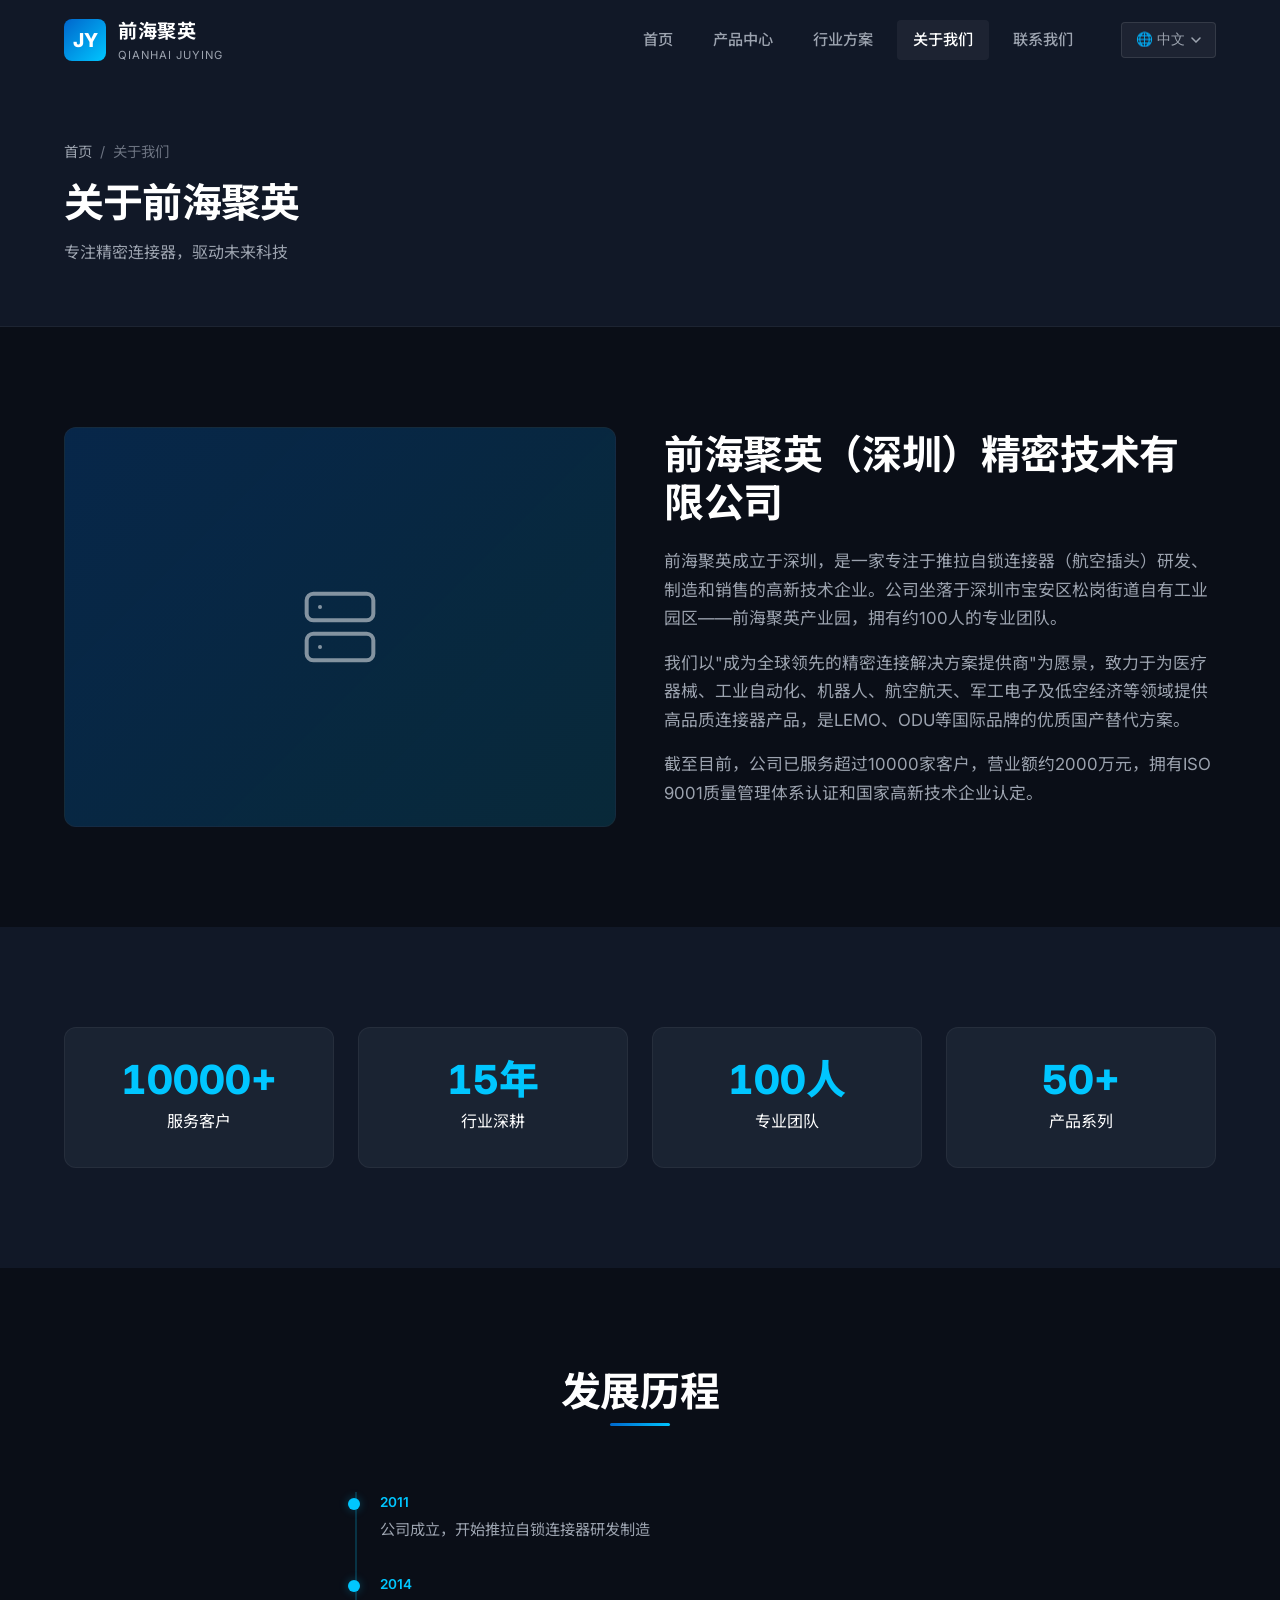
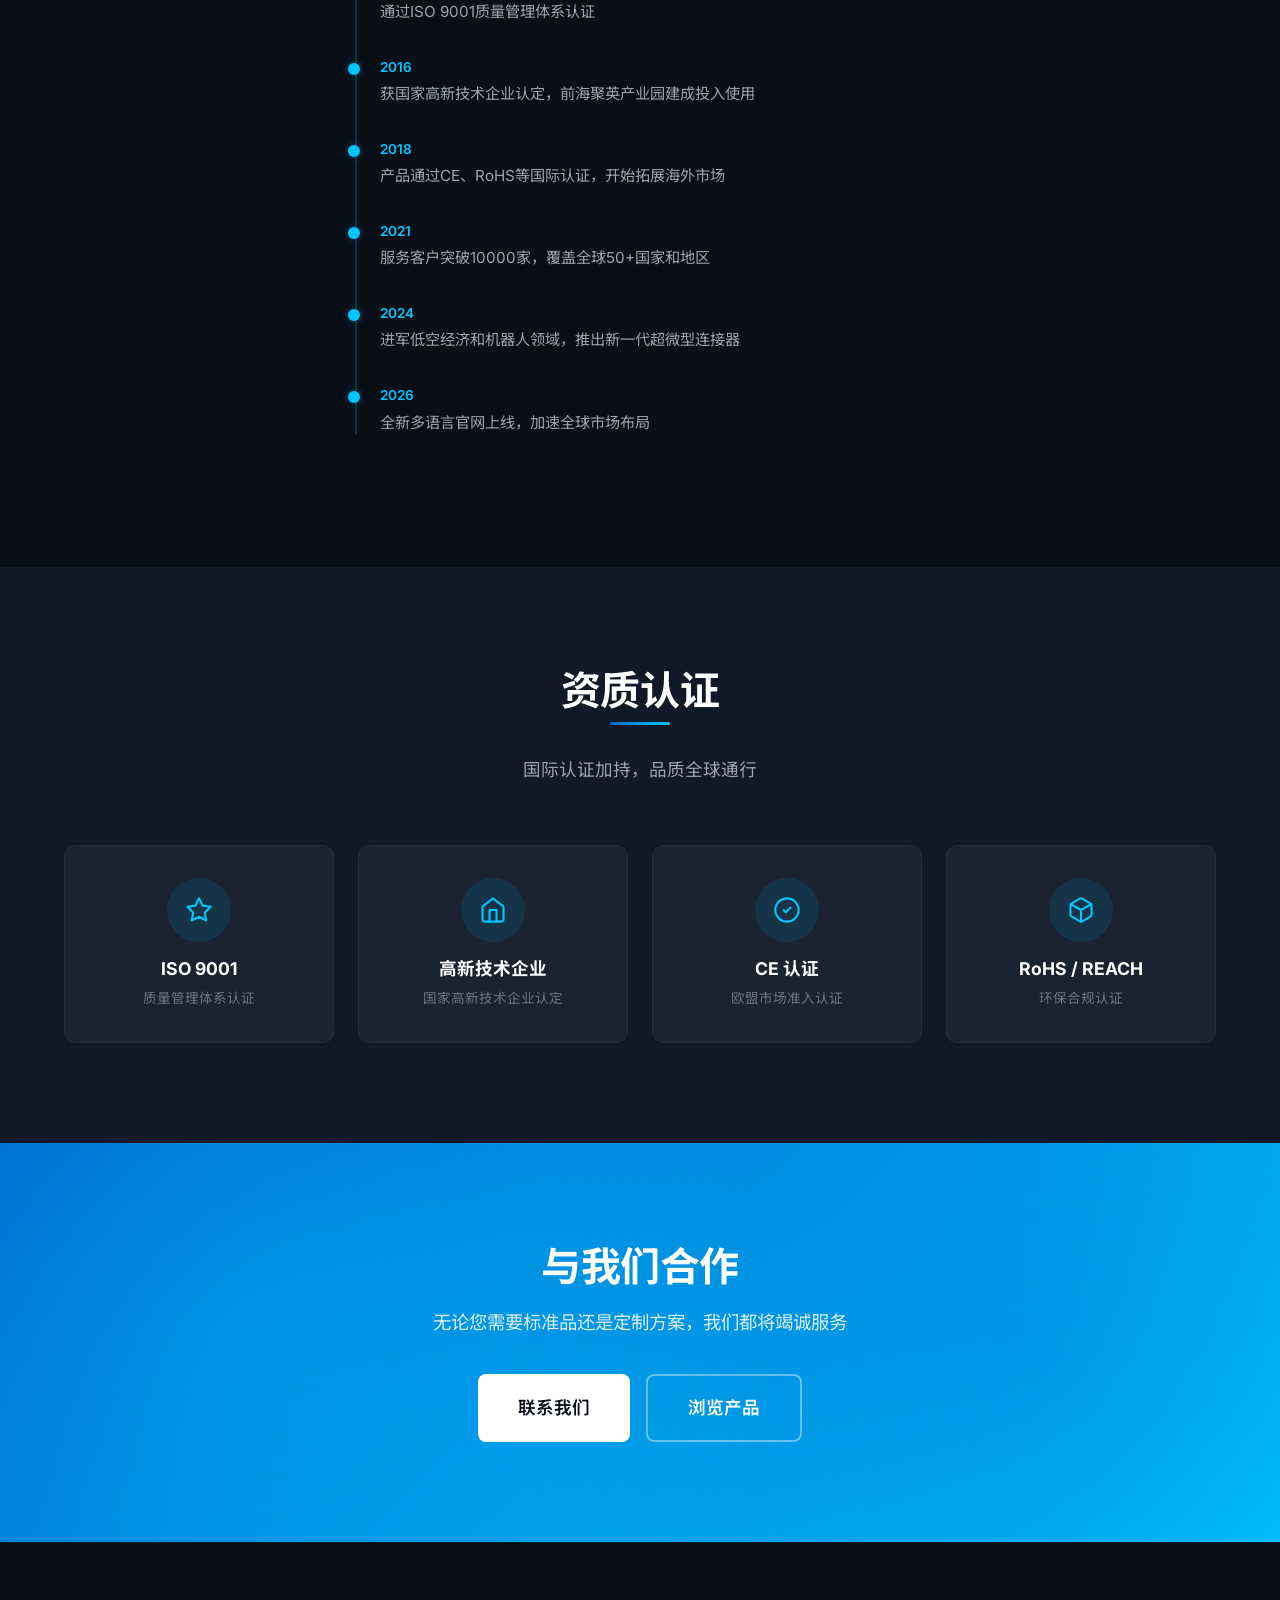
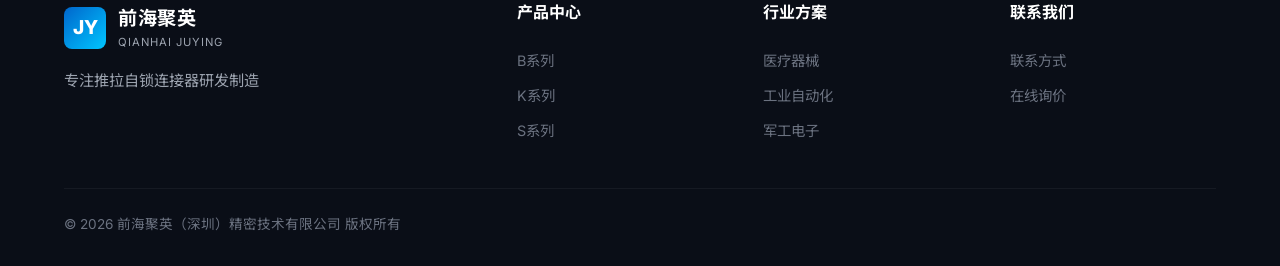
==== about/index.html @ 136405f9 "Deploy website: 前海聚英精密技术官网" ====
<!DOCTYPE html>
<html lang="zh-CN">
<head>
  <meta charset="UTF-8">
  <meta name="viewport" content="width=device-width, initial-scale=1.0">
  <meta name="description" content="关于前海聚英 - 专注推拉自锁连接器研发制造15年，10000+客户信赖之选。">
  <title>关于我们 | 前海聚英</title>
  <link rel="icon" type="image/svg+xml" href="/assets/images/favicon.svg">
  <link rel="preconnect" href="https://fonts.googleapis.com">
  <link href="https://fonts.googleapis.com/css2?family=Inter:wght@300;400;500;600;700;800&family=Noto+Sans+SC:wght@300;400;500;600;700;800&display=swap" rel="stylesheet">
  <link rel="stylesheet" href="/assets/css/style.css">
  <link rel="stylesheet" href="/assets/css/animations.css">
  <link rel="stylesheet" href="/assets/css/responsive.css">
</head>
<body>
  <header class="header scrolled" id="header">
    <div class="container">
      <a href="/" class="logo"><div class="logo-icon">JY</div><div class="logo-text">前海聚英<span>QIANHAI JUYING</span></div></a>
      <nav class="nav">
        <div class="nav-links" id="navLinks">
          <a href="/">首页</a><a href="/products/">产品中心</a><a href="/solutions/">行业方案</a><a href="/about/" class="active">关于我们</a><a href="/contact/">联系我们</a>
        </div>
        <div class="lang-switcher" id="langSwitcher">
          <button class="lang-btn">🌐 中文 <svg width="10" height="6" viewBox="0 0 10 6" fill="none"><path d="M1 1L5 5L9 1" stroke="currentColor" stroke-width="1.5" stroke-linecap="round"/></svg></button>
          <div class="lang-dropdown">
            <a href="/about/" class="active">🇨🇳 中文</a>
            <a href="/en/about/">🇬🇧 English</a>
            <a href="/de/about/">🇩🇪 Deutsch</a>
            <a href="/ja/about/">🇯🇵 日本語</a>
            <a href="/ko/about/">🇰🇷 한국어</a>
            <a href="/ru/about/">🇷🇺 Русский</a>
          </div>
        </div>
      </nav>
      <div class="mobile-toggle" id="mobileToggle"><span></span><span></span><span></span></div>
    </div>
  </header>

  <div class="page-header">
    <div class="container">
      <div class="breadcrumb">
        <a href="/">首页</a><span class="breadcrumb-sep">/</span><span>关于我们</span>
      </div>
      <h1>关于前海聚英</h1>
      <p style="color:var(--gray-2);margin-top:8px;">专注精密连接器，驱动未来科技</p>
    </div>
  </div>

  <!-- About Hero -->
  <section class="section">
    <div class="container">
      <div class="about-hero">
        <div class="about-image" style="background:linear-gradient(135deg, rgba(0,102,204,0.2) 0%, rgba(0,198,255,0.1) 100%);">
            <svg width="80" height="80" viewBox="0 0 24 24" fill="none" stroke="currentColor" stroke-width="1.2" stroke-linecap="round" stroke-linejoin="round"><rect x="2" y="2" width="20" height="8" rx="2" ry="2"/><rect x="2" y="14" width="20" height="8" rx="2" ry="2"/><line x1="6" y1="6" x2="6.01" y2="6"/><line x1="6" y1="18" x2="6.01" y2="18"/></svg>
        </div>
        <div class="about-content">
          <h2>前海聚英（深圳）精密技术有限公司</h2>
          <p>前海聚英成立于深圳，是一家专注于推拉自锁连接器（航空插头）研发、制造和销售的高新技术企业。公司坐落于深圳市宝安区松岗街道自有工业园区——前海聚英产业园，拥有约100人的专业团队。</p>
          <p>我们以"成为全球领先的精密连接解决方案提供商"为愿景，致力于为医疗器械、工业自动化、机器人、航空航天、军工电子及低空经济等领域提供高品质连接器产品，是LEMO、ODU等国际品牌的优质国产替代方案。</p>
          <p>截至目前，公司已服务超过10000家客户，营业额约2000万元，拥有ISO 9001质量管理体系认证和国家高新技术企业认定。</p>
        </div>
      </div>
    </div>
  </section>

  <!-- Stats -->
  <section class="section section-dark">
    <div class="container">
      <div class="features-grid" style="grid-template-columns:repeat(4,1fr);">
        <div class="cert-card" style="text-align:center;">
          <div class="hero-stat-value" style="font-size:2.5rem;color:var(--accent);" data-count="10000">0<span>+</span></div>
          <p style="color:var(--white);margin-top:8px;font-size:1rem;">服务客户</p>
        </div>
        <div class="cert-card" style="text-align:center;">
          <div class="hero-stat-value" style="font-size:2.5rem;color:var(--accent);" data-count="15">0<span>年</span></div>
          <p style="color:var(--white);margin-top:8px;font-size:1rem;">行业深耕</p>
        </div>
        <div class="cert-card" style="text-align:center;">
          <div class="hero-stat-value" style="font-size:2.5rem;color:var(--accent);" data-count="100">0<span>人</span></div>
          <p style="color:var(--white);margin-top:8px;font-size:1rem;">专业团队</p>
        </div>
        <div class="cert-card" style="text-align:center;">
          <div class="hero-stat-value" style="font-size:2.5rem;color:var(--accent);" data-count="50">0<span>+</span></div>
          <p style="color:var(--white);margin-top:8px;font-size:1rem;">产品系列</p>
        </div>
      </div>
    </div>
  </section>

  <!-- Timeline -->
  <section class="section">
    <div class="container">
      <div class="section-header fade-in">
        <h2>发展历程</h2>
      </div>
      <div style="max-width:600px;margin:0 auto;">
        <div class="timeline">
          <div class="timeline-item">
            <div class="timeline-year">2011</div>
            <div class="timeline-text">公司成立，开始推拉自锁连接器研发制造</div>
          </div>
          <div class="timeline-item">
            <div class="timeline-year">2014</div>
            <div class="timeline-text">通过ISO 9001质量管理体系认证</div>
          </div>
          <div class="timeline-item">
            <div class="timeline-year">2016</div>
            <div class="timeline-text">获国家高新技术企业认定，前海聚英产业园建成投入使用</div>
          </div>
          <div class="timeline-item">
            <div class="timeline-year">2018</div>
            <div class="timeline-text">产品通过CE、RoHS等国际认证，开始拓展海外市场</div>
          </div>
          <div class="timeline-item">
            <div class="timeline-year">2021</div>
            <div class="timeline-text">服务客户突破10000家，覆盖全球50+国家和地区</div>
          </div>
          <div class="timeline-item">
            <div class="timeline-year">2024</div>
            <div class="timeline-text">进军低空经济和机器人领域，推出新一代超微型连接器</div>
          </div>
          <div class="timeline-item">
            <div class="timeline-year">2026</div>
            <div class="timeline-text">全新多语言官网上线，加速全球市场布局</div>
          </div>
        </div>
      </div>
    </div>
  </section>

  <!-- Certifications -->
  <section class="section section-dark" id="certifications">
    <div class="container">
      <div class="section-header fade-in">
        <h2>资质认证</h2>
        <p>国际认证加持，品质全球通行</p>
      </div>
      <div class="cert-grid">
        <div class="cert-card fade-in"><div class="cert-icon"><svg width="28" height="28" viewBox="0 0 24 24" fill="none" stroke="currentColor" stroke-width="1.8" stroke-linecap="round" stroke-linejoin="round"><path d="M12 2l3.09 6.26L22 9.27l-5 4.87 1.18 6.88L12 17.77l-6.18 3.25L7 14.14 2 9.27l6.91-1.01L12 2z"/></svg></div><h4>ISO 9001</h4><p>质量管理体系认证</p></div>
        <div class="cert-card fade-in"><div class="cert-icon"><svg width="28" height="28" viewBox="0 0 24 24" fill="none" stroke="currentColor" stroke-width="1.8" stroke-linecap="round" stroke-linejoin="round"><path d="M3 9l9-7 9 7v11a2 2 0 0 1-2 2H5a2 2 0 0 1-2-2z"/><polyline points="9 22 9 12 15 12 15 22"/></svg></div><h4>高新技术企业</h4><p>国家高新技术企业认定</p></div>
        <div class="cert-card fade-in"><div class="cert-icon"><svg width="28" height="28" viewBox="0 0 24 24" fill="none" stroke="currentColor" stroke-width="1.8" stroke-linecap="round" stroke-linejoin="round"><path d="M9 12l2 2 4-4"/><circle cx="12" cy="12" r="10"/></svg></div><h4>CE 认证</h4><p>欧盟市场准入认证</p></div>
        <div class="cert-card fade-in"><div class="cert-icon"><svg width="28" height="28" viewBox="0 0 24 24" fill="none" stroke="currentColor" stroke-width="1.8" stroke-linecap="round" stroke-linejoin="round"><path d="M21 16V8a2 2 0 0 0-1-1.73l-7-4a2 2 0 0 0-2 0l-7 4A2 2 0 0 0 3 8v8a2 2 0 0 0 1 1.73l7 4a2 2 0 0 0 2 0l7-4A2 2 0 0 0 21 16z"/><polyline points="3.27 6.96 12 12.01 20.73 6.96"/><line x1="12" y1="22.08" x2="12" y2="12"/></svg></div><h4>RoHS / REACH</h4><p>环保合规认证</p></div>
      </div>
    </div>
  </section>

  <!-- CTA -->
  <section class="section cta-section">
    <div class="container">
      <div class="cta-content fade-in">
        <h2>与我们合作</h2>
        <p>无论您需要标准品还是定制方案，我们都将竭诚服务</p>
        <div class="cta-actions">
          <a href="/contact/" class="btn btn-white btn-lg">联系我们</a>
          <a href="/products/" class="btn btn-outline btn-lg" style="border-color:rgba(255,255,255,0.4);color:#fff;">浏览产品</a>
        </div>
      </div>
    </div>
  </section>

  <footer class="footer">
    <div class="container">
      <div class="footer-grid">
        <div class="footer-brand"><a href="/" class="logo"><div class="logo-icon">JY</div><div class="logo-text">前海聚英<span>QIANHAI JUYING</span></div></a><p>专注推拉自锁连接器研发制造</p></div>
        <div class="footer-column"><h4>产品中心</h4><a href="/products/b-series/">B系列</a><a href="/products/k-series/">K系列</a><a href="/products/s-series/">S系列</a></div>
        <div class="footer-column"><h4>行业方案</h4><a href="/solutions/#medical">医疗器械</a><a href="/solutions/#industrial">工业自动化</a><a href="/solutions/#military">军工电子</a></div>
        <div class="footer-column"><h4>联系我们</h4><a href="/contact/">联系方式</a><a href="/contact/#inquiry">在线询价</a></div>
      </div>
      <div class="footer-bottom"><p>© 2026 前海聚英（深圳）精密技术有限公司 版权所有</p></div>
    </div>
  </footer>
  <script src="/assets/js/main.js"></script>
</body>
</html>
---- assets/css/style.css ----
/* ============================================
   前海聚英官网 - 全局样式
   风格：高科技感、高端现代
   ============================================ */

/* CSS Variables */
:root {
  --primary: #0066CC;
  --primary-dark: #004A99;
  --primary-light: #3399FF;
  --accent: #00C6FF;
  --accent-glow: rgba(0, 198, 255, 0.3);
  --dark: #0A0E17;
  --dark-2: #111827;
  --dark-3: #1A2332;
  --dark-4: #243044;
  --gray-1: #6B7280;
  --gray-2: #9CA3AF;
  --gray-3: #D1D5DB;
  --light: #F3F4F6;
  --white: #FFFFFF;
  --success: #10B981;
  --warning: #F59E0B;
  --danger: #EF4444;
  --gradient-primary: linear-gradient(135deg, #0066CC 0%, #00C6FF 100%);
  --gradient-dark: linear-gradient(135deg, #0A0E17 0%, #1A2332 100%);
  --gradient-hero: linear-gradient(135deg, rgba(10, 14, 23, 0.95) 0%, rgba(26, 35, 50, 0.9) 100%);
  --shadow-sm: 0 1px 3px rgba(0,0,0,0.12), 0 1px 2px rgba(0,0,0,0.06);
  --shadow-md: 0 4px 6px rgba(0,0,0,0.15), 0 2px 4px rgba(0,0,0,0.12);
  --shadow-lg: 0 10px 25px rgba(0,0,0,0.2), 0 6px 10px rgba(0,0,0,0.15);
  --shadow-glow: 0 0 20px rgba(0, 198, 255, 0.15);
  --radius-sm: 4px;
  --radius-md: 8px;
  --radius-lg: 12px;
  --radius-xl: 20px;
  --font-main: 'Inter', 'Noto Sans SC', -apple-system, BlinkMacSystemFont, 'Segoe UI', sans-serif;
  --font-heading: 'Inter', 'Noto Sans SC', sans-serif;
  --font-mono: 'JetBrains Mono', 'Fira Code', monospace;
  --transition: all 0.3s cubic-bezier(0.4, 0, 0.2, 1);
  --transition-slow: all 0.5s cubic-bezier(0.4, 0, 0.2, 1);
}

/* Reset */
*, *::before, *::after {
  margin: 0;
  padding: 0;
  box-sizing: border-box;
}

html {
  scroll-behavior: smooth;
  font-size: 16px;
}

body {
  font-family: var(--font-main);
  color: var(--white);
  background: var(--dark);
  line-height: 1.6;
  overflow-x: hidden;
  -webkit-font-smoothing: antialiased;
  -moz-osx-font-smoothing: grayscale;
}

a {
  color: var(--accent);
  text-decoration: none;
  transition: var(--transition);
}

a:hover {
  color: var(--primary-light);
}

img {
  max-width: 100%;
  height: auto;
  display: block;
}

ul, ol {
  list-style: none;
}

/* Typography */
h1, h2, h3, h4, h5, h6 {
  font-family: var(--font-heading);
  font-weight: 700;
  line-height: 1.2;
  color: var(--white);
}

h1 { font-size: 3.5rem; letter-spacing: -0.02em; }
h2 { font-size: 2.5rem; letter-spacing: -0.01em; }
h3 { font-size: 1.75rem; }
h4 { font-size: 1.25rem; }
h5 { font-size: 1.1rem; }
h6 { font-size: 1rem; }

p {
  color: var(--gray-2);
  line-height: 1.7;
}

/* Layout */
.container {
  max-width: 1200px;
  margin: 0 auto;
  padding: 0 24px;
}

.section {
  padding: 100px 0;
  position: relative;
}

.section-dark {
  background: var(--dark-2);
}

.section-header {
  text-align: center;
  margin-bottom: 60px;
}

.section-header h2 {
  margin-bottom: 16px;
  position: relative;
  display: inline-block;
}

.section-header h2::after {
  content: '';
  position: absolute;
  bottom: -10px;
  left: 50%;
  transform: translateX(-50%);
  width: 60px;
  height: 3px;
  background: var(--gradient-primary);
  border-radius: 2px;
}

.section-header p {
  max-width: 600px;
  margin: 24px auto 0;
  font-size: 1.1rem;
}

/* Grid */
.grid {
  display: grid;
  gap: 24px;
}

.grid-2 { grid-template-columns: repeat(2, 1fr); }
.grid-3 { grid-template-columns: repeat(3, 1fr); }
.grid-4 { grid-template-columns: repeat(4, 1fr); }
.grid-6 { grid-template-columns: repeat(6, 1fr); }

/* Buttons */
.btn {
  display: inline-flex;
  align-items: center;
  justify-content: center;
  gap: 8px;
  padding: 14px 32px;
  border: none;
  border-radius: var(--radius-md);
  font-size: 1rem;
  font-weight: 600;
  cursor: pointer;
  transition: var(--transition);
  text-decoration: none;
  white-space: nowrap;
}

.btn-primary {
  background: var(--gradient-primary);
  color: var(--white);
  box-shadow: 0 4px 15px rgba(0, 102, 204, 0.4);
}

.btn-primary:hover {
  transform: translateY(-2px);
  box-shadow: 0 6px 25px rgba(0, 102, 204, 0.5);
  color: var(--white);
}

.btn-outline {
  background: transparent;
  color: var(--accent);
  border: 2px solid var(--accent);
}

.btn-outline:hover {
  background: rgba(0, 198, 255, 0.1);
  transform: translateY(-2px);
  color: var(--accent);
}

.btn-white {
  background: var(--white);
  color: var(--dark);
  font-weight: 600;
}

.btn-white:hover {
  transform: translateY(-2px);
  box-shadow: var(--shadow-lg);
  color: var(--dark);
}

.btn-sm {
  padding: 10px 20px;
  font-size: 0.9rem;
}

.btn-lg {
  padding: 18px 40px;
  font-size: 1.1rem;
}

/* ============================================
   Header / Navigation
   ============================================ */
.header {
  position: fixed;
  top: 0;
  left: 0;
  right: 0;
  z-index: 1000;
  padding: 16px 0;
  transition: var(--transition);
  background: transparent;
}

.header.scrolled {
  background: rgba(10, 14, 23, 0.95);
  backdrop-filter: blur(20px);
  border-bottom: 1px solid rgba(255,255,255,0.05);
  padding: 10px 0;
}

.header .container {
  display: flex;
  align-items: center;
  justify-content: space-between;
}

.logo {
  display: flex;
  align-items: center;
  gap: 12px;
  text-decoration: none;
}

.logo-icon {
  width: 42px;
  height: 42px;
  background: var(--gradient-primary);
  border-radius: var(--radius-md);
  display: flex;
  align-items: center;
  justify-content: center;
  font-weight: 800;
  font-size: 1.2rem;
  color: var(--white);
}

.logo-text {
  font-size: 1.2rem;
  font-weight: 700;
  color: var(--white);
  letter-spacing: 0.5px;
}

.logo-text span {
  font-size: 0.7rem;
  display: block;
  color: var(--gray-2);
  font-weight: 400;
  letter-spacing: 1px;
}

.nav {
  display: flex;
  align-items: center;
  gap: 32px;
}

.nav-links {
  display: flex;
  align-items: center;
  gap: 8px;
}

.nav-links a {
  color: var(--gray-2);
  font-size: 0.95rem;
  font-weight: 500;
  padding: 8px 16px;
  border-radius: var(--radius-sm);
  transition: var(--transition);
}

.nav-links a:hover,
.nav-links a.active {
  color: var(--white);
  background: rgba(255,255,255,0.05);
}

/* Language Switcher */
.lang-switcher {
  position: relative;
}

.lang-btn {
  display: flex;
  align-items: center;
  gap: 6px;
  padding: 8px 14px;
  background: rgba(255,255,255,0.05);
  border: 1px solid rgba(255,255,255,0.1);
  border-radius: var(--radius-sm);
  color: var(--gray-2);
  font-size: 0.85rem;
  cursor: pointer;
  transition: var(--transition);
}

.lang-btn:hover {
  background: rgba(255,255,255,0.1);
  color: var(--white);
}

.icon-globe {
  opacity: 0.7;
}

.lang-flag {
  font-size: 1.1rem;
}

.lang-dropdown {
  position: absolute;
  top: calc(100% + 8px);
  right: 0;
  background: var(--dark-3);
  border: 1px solid rgba(255,255,255,0.1);
  border-radius: var(--radius-md);
  padding: 8px;
  min-width: 140px;
  opacity: 0;
  visibility: hidden;
  transform: translateY(-10px);
  transition: var(--transition);
  box-shadow: var(--shadow-lg);
}

.lang-switcher:hover .lang-dropdown,
.lang-switcher.open .lang-dropdown {
  opacity: 1;
  visibility: visible;
  transform: translateY(0);
}

.lang-dropdown a {
  display: flex;
  align-items: center;
  gap: 10px;
  padding: 10px 14px;
  color: var(--gray-2);
  font-size: 0.9rem;
  border-radius: var(--radius-sm);
  transition: var(--transition);
}

.lang-dropdown a:hover {
  background: rgba(0, 198, 255, 0.1);
  color: var(--white);
}

.lang-dropdown a.active {
  color: var(--accent);
  background: rgba(0, 198, 255, 0.08);
}

/* Mobile Menu Toggle */
.mobile-toggle {
  display: none;
  flex-direction: column;
  gap: 5px;
  cursor: pointer;
  padding: 8px;
}

.mobile-toggle span {
  width: 24px;
  height: 2px;
  background: var(--white);
  border-radius: 2px;
  transition: var(--transition);
}

/* ============================================
   Hero Section
   ============================================ */
.hero {
  min-height: 100vh;
  display: flex;
  align-items: center;
  position: relative;
  overflow: hidden;
  background: var(--dark);
}

.hero-bg {
  position: absolute;
  inset: 0;
  background:
    radial-gradient(ellipse at 20% 50%, rgba(0, 102, 204, 0.15) 0%, transparent 50%),
    radial-gradient(ellipse at 80% 20%, rgba(0, 198, 255, 0.1) 0%, transparent 50%),
    radial-gradient(ellipse at 50% 80%, rgba(0, 102, 204, 0.08) 0%, transparent 50%);
}

.hero-grid {
  position: absolute;
  inset: 0;
  background-image:
    linear-gradient(rgba(0, 198, 255, 0.03) 1px, transparent 1px),
    linear-gradient(90deg, rgba(0, 198, 255, 0.03) 1px, transparent 1px);
  background-size: 60px 60px;
  mask-image: radial-gradient(ellipse at center, black 30%, transparent 70%);
}

.hero .container {
  position: relative;
  z-index: 2;
  display: grid;
  grid-template-columns: 1fr 1fr;
  gap: 60px;
  align-items: center;
  padding-top: 80px;
}

.hero-content {
  max-width: 600px;
}

.hero-badge {
  display: inline-flex;
  align-items: center;
  gap: 8px;
  padding: 8px 18px;
  background: rgba(0, 198, 255, 0.1);
  border: 1px solid rgba(0, 198, 255, 0.2);
  border-radius: 50px;
  font-size: 0.85rem;
  color: var(--accent);
  margin-bottom: 24px;
  font-weight: 500;
}

.hero-badge-dot {
  width: 8px;
  height: 8px;
  background: var(--accent);
  border-radius: 50%;
  animation: pulse-dot 2s infinite;
}

@keyframes pulse-dot {
  0%, 100% { opacity: 1; }
  50% { opacity: 0.4; }
}

.hero h1 {
  font-size: 3.8rem;
  font-weight: 800;
  line-height: 1.1;
  margin-bottom: 24px;
}

.hero h1 .gradient-text {
  background: var(--gradient-primary);
  -webkit-background-clip: text;
  -webkit-text-fill-color: transparent;
  background-clip: text;
}

.hero-desc {
  font-size: 1.2rem;
  color: var(--gray-2);
  margin-bottom: 40px;
  line-height: 1.7;
}

.hero-actions {
  display: flex;
  gap: 16px;
  margin-bottom: 48px;
}

.hero-stats {
  display: flex;
  gap: 40px;
}

.hero-stat {
  text-align: left;
}

.hero-stat-value {
  font-size: 2rem;
  font-weight: 800;
  color: var(--white);
  line-height: 1;
}

.hero-stat-value span {
  color: var(--accent);
}

.hero-stat-label {
  font-size: 0.85rem;
  color: var(--gray-1);
  margin-top: 4px;
}

.hero-visual {
  position: relative;
  display: flex;
  justify-content: center;
  align-items: center;
}

.hero-connector {
  width: 400px;
  height: 400px;
  position: relative;
}

.connector-ring {
  position: absolute;
  border: 2px solid rgba(0, 198, 255, 0.15);
  border-radius: 50%;
  animation: rotate-slow 20s linear infinite;
}

.connector-ring:nth-child(1) {
  width: 100%;
  height: 100%;
  top: 0;
  left: 0;
}

.connector-ring:nth-child(2) {
  width: 75%;
  height: 75%;
  top: 12.5%;
  left: 12.5%;
  animation-direction: reverse;
  animation-duration: 15s;
  border-color: rgba(0, 102, 204, 0.2);
}

.connector-ring:nth-child(3) {
  width: 50%;
  height: 50%;
  top: 25%;
  left: 25%;
  animation-duration: 10s;
  border-color: rgba(0, 198, 255, 0.25);
}

.connector-center {
  position: absolute;
  top: 50%;
  left: 50%;
  transform: translate(-50%, -50%);
  width: 120px;
  height: 120px;
  background: var(--gradient-primary);
  border-radius: 50%;
  display: flex;
  align-items: center;
  justify-content: center;
  box-shadow: 0 0 60px rgba(0, 102, 204, 0.4), 0 0 120px rgba(0, 198, 255, 0.2);
}

.connector-center svg {
  width: 50px;
  height: 50px;
  fill: var(--white);
}

.connector-dot {
  position: absolute;
  width: 10px;
  height: 10px;
  background: var(--accent);
  border-radius: 50%;
  box-shadow: 0 0 10px var(--accent);
}

.connector-dot:nth-child(5) { top: 5%; left: 50%; }
.connector-dot:nth-child(6) { top: 50%; right: 5%; }
.connector-dot:nth-child(7) { bottom: 5%; left: 50%; }
.connector-dot:nth-child(8) { top: 50%; left: 5%; }

@keyframes rotate-slow {
  from { transform: rotate(0deg); }
  to { transform: rotate(360deg); }
}

/* ============================================
   Features / Advantages Section
   ============================================ */
.features-grid {
  display: grid;
  grid-template-columns: repeat(3, 1fr);
  gap: 24px;
}

.feature-card {
  background: var(--dark-3);
  border: 1px solid rgba(255,255,255,0.05);
  border-radius: var(--radius-lg);
  padding: 36px 28px;
  transition: var(--transition);
  position: relative;
  overflow: hidden;
}

.feature-card::before {
  content: '';
  position: absolute;
  top: 0;
  left: 0;
  right: 0;
  height: 3px;
  background: var(--gradient-primary);
  opacity: 0;
  transition: var(--transition);
}

.feature-card:hover {
  transform: translateY(-4px);
  border-color: rgba(0, 198, 255, 0.15);
  box-shadow: var(--shadow-glow);
}

.feature-card:hover::before {
  opacity: 1;
}

.feature-icon {
  width: 56px;
  height: 56px;
  background: rgba(0, 198, 255, 0.1);
  border-radius: var(--radius-md);
  display: flex;
  align-items: center;
  justify-content: center;
  margin-bottom: 20px;
  color: var(--accent);
}

.feature-icon svg {
  width: 28px;
  height: 28px;
}

.feature-card h4 {
  margin-bottom: 12px;
  font-size: 1.15rem;
}

.feature-card p {
  font-size: 0.95rem;
  color: var(--gray-1);
}

/* ============================================
   Products Section
   ============================================ */
.product-cards {
  display: grid;
  grid-template-columns: repeat(3, 1fr);
  gap: 30px;
}

.product-card {
  background: var(--dark-3);
  border: 1px solid rgba(255,255,255,0.05);
  border-radius: var(--radius-lg);
  overflow: hidden;
  transition: var(--transition);
  position: relative;
}

.product-card:hover {
  transform: translateY(-6px);
  border-color: rgba(0, 198, 255, 0.2);
  box-shadow: 0 10px 40px rgba(0, 0, 0, 0.3), var(--shadow-glow);
}

.product-card-image {
  height: 240px;
  background: var(--dark-4);
  display: flex;
  align-items: center;
  justify-content: center;
  position: relative;
  overflow: hidden;
}

.product-card-image::after {
  content: '';
  position: absolute;
  inset: 0;
  background: linear-gradient(180deg, transparent 50%, rgba(10, 14, 23, 0.8) 100%);
}

.product-card-image svg {
  width: 120px;
  height: 120px;
  fill: rgba(0, 198, 255, 0.3);
  transition: var(--transition-slow);
}

.product-card:hover .product-card-image svg {
  fill: rgba(0, 198, 255, 0.6);
  transform: scale(1.1);
}

.product-card-body {
  padding: 28px;
}

.product-card-series {
  display: inline-block;
  padding: 4px 12px;
  background: rgba(0, 198, 255, 0.1);
  color: var(--accent);
  border-radius: 50px;
  font-size: 0.75rem;
  font-weight: 600;
  letter-spacing: 1px;
  margin-bottom: 12px;
}

.product-card h3 {
  font-size: 1.35rem;
  margin-bottom: 12px;
}

.product-card p {
  font-size: 0.95rem;
  margin-bottom: 20px;
}

.product-card-specs {
  display: grid;
  grid-template-columns: repeat(2, 1fr);
  gap: 8px;
  margin-bottom: 20px;
}

.product-spec {
  display: flex;
  align-items: center;
  gap: 6px;
  font-size: 0.85rem;
  color: var(--gray-2);
}

.product-spec-icon {
  color: var(--accent);
  font-size: 0.75rem;
}

/* ============================================
   Solutions / Industries Section
   ============================================ */
.solutions-grid {
  display: grid;
  grid-template-columns: repeat(3, 1fr);
  gap: 30px;
}

.solution-card {
  background: var(--dark-3);
  border: 1px solid rgba(255,255,255,0.05);
  border-radius: var(--radius-lg);
  overflow: hidden;
  transition: var(--transition);
  position: relative;
}

.solution-card:hover {
  transform: translateY(-4px);
  border-color: rgba(0, 198, 255, 0.15);
}

.solution-card-image {
  height: 200px;
  position: relative;
  overflow: hidden;
}

.solution-card-image .solution-bg {
  position: absolute;
  inset: 0;
  display: flex;
  align-items: center;
  justify-content: center;
  color: rgba(255,255,255,0.5);
}

.solution-card-image .solution-bg svg {
  width: 64px;
  height: 64px;
}

.solution-medical { background: linear-gradient(135deg, #0D2847 0%, #1A4A7A 100%); }
.solution-industrial { background: linear-gradient(135deg, #1A2332 0%, #2D4A3E 100%); }
.solution-military { background: linear-gradient(135deg, #2D1B36 0%, #4A2D3E 100%); }

.solution-card-body {
  padding: 28px;
}

.solution-card h3 {
  margin-bottom: 12px;
  font-size: 1.3rem;
}

.solution-card p {
  margin-bottom: 20px;
  font-size: 0.95rem;
}

.solution-features {
  display: flex;
  flex-direction: column;
  gap: 8px;
}

.solution-feature {
  display: flex;
  align-items: center;
  gap: 10px;
  font-size: 0.9rem;
  color: var(--gray-2);
}

.solution-feature-check {
  color: var(--success);
  display: flex;
  align-items: center;
}

.solution-feature-check svg {
  width: 14px;
  height: 14px;
}

/* ============================================
   Clients / Trust Section
   ============================================ */
.clients-grid {
  display: grid;
  grid-template-columns: repeat(6, 1fr);
  gap: 20px;
  margin-bottom: 48px;
}

.client-logo {
  background: var(--dark-3);
  border: 1px solid rgba(255,255,255,0.05);
  border-radius: var(--radius-md);
  padding: 24px;
  display: flex;
  align-items: center;
  justify-content: center;
  height: 80px;
  transition: var(--transition);
  color: var(--gray-1);
  font-weight: 700;
  font-size: 0.8rem;
  text-align: center;
  letter-spacing: 0.5px;
}

.client-logo:hover {
  border-color: rgba(0, 198, 255, 0.2);
  background: var(--dark-4);
}

/* ============================================
   Certifications Section
   ============================================ */
.cert-grid {
  display: grid;
  grid-template-columns: repeat(4, 1fr);
  gap: 24px;
}

.cert-card {
  background: var(--dark-3);
  border: 1px solid rgba(255,255,255,0.05);
  border-radius: var(--radius-lg);
  padding: 32px;
  text-align: center;
  transition: var(--transition);
}

.cert-card:hover {
  border-color: rgba(0, 198, 255, 0.15);
  transform: translateY(-2px);
}

.cert-icon {
  width: 64px;
  height: 64px;
  background: rgba(0, 198, 255, 0.1);
  border-radius: 50%;
  display: flex;
  align-items: center;
  justify-content: center;
  margin: 0 auto 16px;
  color: var(--accent);
}

.cert-icon svg {
  width: 28px;
  height: 28px;
}

.cert-card h4 {
  font-size: 1.1rem;
  margin-bottom: 8px;
}

.cert-card p {
  font-size: 0.85rem;
  color: var(--gray-1);
}

/* ============================================
   CTA Section
   ============================================ */
.cta-section {
  background: var(--gradient-primary);
  position: relative;
  overflow: hidden;
}

.cta-section::before {
  content: '';
  position: absolute;
  inset: 0;
  background:
    radial-gradient(circle at 20% 50%, rgba(0, 198, 255, 0.3) 0%, transparent 50%),
    radial-gradient(circle at 80% 50%, rgba(0, 102, 204, 0.3) 0%, transparent 50%);
}

.cta-content {
  position: relative;
  z-index: 2;
  text-align: center;
  max-width: 700px;
  margin: 0 auto;
}

.cta-content h2 {
  margin-bottom: 16px;
  font-size: 2.5rem;
}

.cta-content p {
  color: rgba(255,255,255,0.85);
  margin-bottom: 36px;
  font-size: 1.15rem;
}

.cta-actions {
  display: flex;
  justify-content: center;
  gap: 16px;
  flex-wrap: wrap;
}

/* ============================================
   Footer
   ============================================ */
.footer {
  background: var(--dark);
  border-top: 1px solid rgba(255,255,255,0.05);
  padding: 60px 0 30px;
}

.footer-grid {
  display: grid;
  grid-template-columns: 2fr 1fr 1fr 1fr;
  gap: 40px;
  margin-bottom: 40px;
}

.footer-brand p {
  margin-top: 16px;
  font-size: 0.95rem;
  max-width: 300px;
}

.footer-contact {
  margin-top: 20px;
}

.footer-contact-item {
  display: flex;
  align-items: center;
  gap: 10px;
  margin-bottom: 10px;
  font-size: 0.9rem;
  color: var(--gray-2);
}

.footer-contact-item svg {
  flex-shrink: 0;
  opacity: 0.7;
}

.footer-column h4 {
  font-size: 1rem;
  margin-bottom: 20px;
  color: var(--white);
}

.footer-column a {
  display: block;
  color: var(--gray-1);
  font-size: 0.9rem;
  padding: 6px 0;
  transition: var(--transition);
}

.footer-column a:hover {
  color: var(--accent);
  transform: translateX(4px);
}

.footer-bottom {
  border-top: 1px solid rgba(255,255,255,0.05);
  padding-top: 24px;
  display: flex;
  justify-content: space-between;
  align-items: center;
}

.footer-bottom p {
  font-size: 0.85rem;
  color: var(--gray-1);
}

.footer-lang {
  display: flex;
  gap: 16px;
}

.footer-lang a {
  color: var(--gray-1);
  font-size: 0.85rem;
  padding: 4px 8px;
  border-radius: var(--radius-sm);
  transition: var(--transition);
}

.footer-lang a:hover,
.footer-lang a.active {
  color: var(--accent);
  background: rgba(0, 198, 255, 0.1);
}

/* ============================================
   Product List Page
   ============================================ */
.page-header {
  background: var(--dark-2);
  padding: 140px 0 60px;
  border-bottom: 1px solid rgba(255,255,255,0.05);
}

.page-header h1 {
  font-size: 2.5rem;
  margin-bottom: 12px;
}

.breadcrumb {
  display: flex;
  align-items: center;
  gap: 8px;
  margin-bottom: 16px;
  font-size: 0.9rem;
  color: var(--gray-1);
}

.breadcrumb a {
  color: var(--gray-2);
}

.breadcrumb a:hover {
  color: var(--accent);
}

.breadcrumb-sep {
  color: var(--gray-1);
}

.product-filters {
  display: flex;
  gap: 12px;
  margin-bottom: 32px;
  flex-wrap: wrap;
}

.filter-btn {
  padding: 8px 20px;
  background: var(--dark-3);
  border: 1px solid rgba(255,255,255,0.1);
  border-radius: 50px;
  color: var(--gray-2);
  font-size: 0.9rem;
  cursor: pointer;
  transition: var(--transition);
}

.filter-btn:hover,
.filter-btn.active {
  background: rgba(0, 198, 255, 0.1);
  border-color: var(--accent);
  color: var(--accent);
}

.product-list-grid {
  display: grid;
  grid-template-columns: repeat(3, 1fr);
  gap: 24px;
}

.product-item {
  background: var(--dark-3);
  border: 1px solid rgba(255,255,255,0.05);
  border-radius: var(--radius-lg);
  overflow: hidden;
  transition: var(--transition);
}

.product-item:hover {
  transform: translateY(-4px);
  border-color: rgba(0, 198, 255, 0.15);
  box-shadow: var(--shadow-glow);
}

.product-item-image {
  height: 200px;
  background: var(--dark-4);
  display: flex;
  align-items: center;
  justify-content: center;
}

.product-item-body {
  padding: 20px;
}

.product-item h4 {
  font-size: 1.05rem;
  margin-bottom: 8px;
}

.product-item p {
  font-size: 0.85rem;
  margin-bottom: 12px;
}

.product-item-specs {
  display: flex;
  flex-wrap: wrap;
  gap: 8px;
}

.spec-tag {
  padding: 3px 10px;
  background: rgba(0, 198, 255, 0.08);
  border-radius: 50px;
  font-size: 0.75rem;
  color: var(--accent);
}

/* ============================================
   Product Detail Page
   ============================================ */
.product-detail {
  display: grid;
  grid-template-columns: 1fr 1fr;
  gap: 48px;
  align-items: start;
}

.product-gallery {
  background: var(--dark-3);
  border: 1px solid rgba(255,255,255,0.05);
  border-radius: var(--radius-lg);
  padding: 40px;
  display: flex;
  align-items: center;
  justify-content: center;
  min-height: 400px;
}

.product-gallery svg {
  width: 200px;
  height: 200px;
  fill: rgba(0, 198, 255, 0.3);
}

.product-info h1 {
  font-size: 2rem;
  margin-bottom: 16px;
}

.product-info-desc {
  font-size: 1.1rem;
  margin-bottom: 24px;
  color: var(--gray-2);
}

.spec-table {
  width: 100%;
  border-collapse: collapse;
  margin-bottom: 24px;
}

.spec-table tr {
  border-bottom: 1px solid rgba(255,255,255,0.05);
}

.spec-table td {
  padding: 12px 16px;
  font-size: 0.95rem;
}

.spec-table td:first-child {
  color: var(--gray-1);
  width: 40%;
}

.spec-table td:last-child {
  color: var(--white);
  font-weight: 500;
}

.product-actions {
  display: flex;
  gap: 16px;
  margin-top: 24px;
}

/* ============================================
   Contact / Inquiry Form
   ============================================ */
.contact-grid {
  display: grid;
  grid-template-columns: 1fr 1fr;
  gap: 48px;
}

.form-group {
  margin-bottom: 20px;
}

.form-group label {
  display: block;
  margin-bottom: 8px;
  font-size: 0.9rem;
  font-weight: 500;
  color: var(--gray-2);
}

.form-group label .required {
  color: var(--danger);
}

.form-control {
  width: 100%;
  padding: 12px 16px;
  background: var(--dark-3);
  border: 1px solid rgba(255,255,255,0.1);
  border-radius: var(--radius-md);
  color: var(--white);
  font-size: 1rem;
  font-family: var(--font-main);
  transition: var(--transition);
}

.form-control:focus {
  outline: none;
  border-color: var(--accent);
  box-shadow: 0 0 0 3px rgba(0, 198, 255, 0.1);
}

.form-control::placeholder {
  color: var(--gray-1);
}

textarea.form-control {
  resize: vertical;
  min-height: 120px;
}

select.form-control {
  appearance: none;
  background-image: url("data:image/svg+xml,%3Csvg xmlns='http://www.w3.org/2000/svg' width='12' height='12' viewBox='0 0 12 12'%3E%3Cpath fill='%239CA3AF' d='M6 8L1 3h10z'/%3E%3C/svg%3E");
  background-repeat: no-repeat;
  background-position: right 16px center;
  padding-right: 40px;
}

.checkbox-group {
  display: flex;
  align-items: flex-start;
  gap: 10px;
  margin-top: 20px;
}

.checkbox-group input[type="checkbox"] {
  width: 18px;
  height: 18px;
  accent-color: var(--accent);
  margin-top: 2px;
}

.checkbox-group label {
  font-size: 0.85rem;
  color: var(--gray-1);
  line-height: 1.5;
}

.contact-info {
  background: var(--dark-3);
  border: 1px solid rgba(255,255,255,0.05);
  border-radius: var(--radius-lg);
  padding: 36px;
}

.contact-info h3 {
  margin-bottom: 24px;
  font-size: 1.3rem;
}

.contact-info-item {
  display: flex;
  align-items: flex-start;
  gap: 16px;
  margin-bottom: 24px;
}

.contact-info-icon {
  width: 44px;
  height: 44px;
  background: rgba(0, 198, 255, 0.1);
  border-radius: var(--radius-md);
  display: flex;
  align-items: center;
  justify-content: center;
  flex-shrink: 0;
  color: var(--accent);
}

.contact-info-icon svg {
  width: 20px;
  height: 20px;
}

.contact-info-text h5 {
  font-size: 0.95rem;
  margin-bottom: 4px;
  color: var(--white);
}

.contact-info-text p {
  font-size: 0.9rem;
  color: var(--gray-2);
}

/* ============================================
   About Page
   ============================================ */
.about-hero {
  display: grid;
  grid-template-columns: 1fr 1fr;
  gap: 48px;
  align-items: center;
}

.about-image {
  background: var(--dark-3);
  border: 1px solid rgba(255,255,255,0.05);
  border-radius: var(--radius-lg);
  height: 400px;
  display: flex;
  align-items: center;
  justify-content: center;
  position: relative;
  overflow: hidden;
  color: rgba(255,255,255,0.5);
}

.about-image svg {
  width: 80px;
  height: 80px;
  position: relative;
  z-index: 1;
}

.about-image::before {
  content: '';
  position: absolute;
  inset: 0;
  background: linear-gradient(135deg, rgba(0, 102, 204, 0.1) 0%, rgba(0, 198, 255, 0.05) 100%);
}

.about-content h2 {
  margin-bottom: 20px;
}

.about-content p {
  margin-bottom: 16px;
  font-size: 1.05rem;
}

.timeline {
  position: relative;
  padding-left: 40px;
}

.timeline::before {
  content: '';
  position: absolute;
  left: 15px;
  top: 0;
  bottom: 0;
  width: 2px;
  background: rgba(0, 198, 255, 0.2);
}

.timeline-item {
  position: relative;
  margin-bottom: 32px;
}

.timeline-item::before {
  content: '';
  position: absolute;
  left: -32px;
  top: 6px;
  width: 12px;
  height: 12px;
  background: var(--accent);
  border-radius: 50%;
  box-shadow: 0 0 10px rgba(0, 198, 255, 0.3);
}

.timeline-year {
  font-size: 0.85rem;
  color: var(--accent);
  font-weight: 600;
  margin-bottom: 4px;
}

.timeline-text {
  font-size: 0.95rem;
  color: var(--gray-2);
}

/* ============================================
   Solutions Page
   ============================================ */
.solution-detail {
  display: grid;
  grid-template-columns: 1fr 1fr;
  gap: 48px;
  align-items: center;
  margin-bottom: 80px;
}

.solution-detail:nth-child(even) {
  direction: rtl;
}

.solution-detail:nth-child(even) > * {
  direction: ltr;
}

.solution-detail-content h2 {
  margin-bottom: 16px;
}

.solution-detail-content p {
  margin-bottom: 16px;
  font-size: 1.05rem;
}

.solution-detail-features {
  margin-top: 24px;
}

.solution-detail-feature {
  display: flex;
  align-items: center;
  gap: 12px;
  margin-bottom: 12px;
  font-size: 0.95rem;
  color: var(--gray-2);
}

.solution-detail-visual {
  background: var(--dark-3);
  border: 1px solid rgba(255,255,255,0.05);
  border-radius: var(--radius-lg);
  height: 360px;
  display: flex;
  align-items: center;
  justify-content: center;
  position: relative;
  overflow: hidden;
  color: rgba(255,255,255,0.5);
}

.solution-detail-visual svg {
  width: 80px;
  height: 80px;
}

/* ============================================
   Scroll Animations
   ============================================ */
.fade-in {
  opacity: 0;
  transform: translateY(30px);
  transition: opacity 0.6s ease, transform 0.6s ease;
}

.fade-in.visible {
  opacity: 1;
  transform: translateY(0);
}

.fade-in-left {
  opacity: 0;
  transform: translateX(-30px);
  transition: opacity 0.6s ease, transform 0.6s ease;
}

.fade-in-left.visible {
  opacity: 1;
  transform: translateX(0);
}

.fade-in-right {
  opacity: 0;
  transform: translateX(30px);
  transition: opacity 0.6s ease, transform 0.6s ease;
}

.fade-in-right.visible {
  opacity: 1;
  transform: translateX(0);
}

/* ============================================
   Responsive Design
   ============================================ */
@media (max-width: 1024px) {
  h1 { font-size: 2.8rem; }
  h2 { font-size: 2rem; }

  .hero .container {
    grid-template-columns: 1fr;
    text-align: center;
  }

  .hero-content { max-width: 100%; }
  .hero-actions { justify-content: center; }
  .hero-stats { justify-content: center; }
  .hero-visual { display: none; }

  .features-grid,
  .product-cards,
  .solutions-grid {
    grid-template-columns: repeat(2, 1fr);
  }

  .footer-grid {
    grid-template-columns: 1fr 1fr;
  }

  .product-detail,
  .contact-grid,
  .about-hero,
  .solution-detail {
    grid-template-columns: 1fr;
  }

  .solution-detail:nth-child(even) {
    direction: ltr;
  }
}

@media (max-width: 768px) {
  h1 { font-size: 2.2rem; }
  h2 { font-size: 1.6rem; }
  .section { padding: 60px 0; }

  .nav-links { display: none; }
  .mobile-toggle { display: flex; }

  .nav-links.open {
    display: flex;
    flex-direction: column;
    position: absolute;
    top: 100%;
    left: 0;
    right: 0;
    background: rgba(10, 14, 23, 0.98);
    padding: 20px;
    border-bottom: 1px solid rgba(255,255,255,0.05);
  }

  .features-grid,
  .product-cards,
  .solutions-grid,
  .product-list-grid {
    grid-template-columns: 1fr;
  }

  .cert-grid { grid-template-columns: repeat(2, 1fr); }
  .clients-grid { grid-template-columns: repeat(3, 1fr); }

  .hero h1 { font-size: 2.2rem; }
  .hero-actions { flex-direction: column; align-items: center; }
  .hero-stats { flex-direction: column; gap: 20px; }

  .footer-grid {
    grid-template-columns: 1fr;
    gap: 30px;
  }

  .footer-bottom {
    flex-direction: column;
    gap: 16px;
    text-align: center;
  }
}

@media (max-width: 480px) {
  h1 { font-size: 1.8rem; }
  .container { padding: 0 16px; }
  .clients-grid { grid-template-columns: repeat(2, 1fr); }
  .cert-grid { grid-template-columns: 1fr; }
  .grid-2 { grid-template-columns: 1fr; }
}
---- assets/css/animations.css ----
/* ============================================
   前海聚英官网 - 动画效果
   ============================================ */

/* Hero Particles */
.hero-particles {
  position: absolute;
  inset: 0;
  overflow: hidden;
  pointer-events: none;
}

.particle {
  position: absolute;
  width: 2px;
  height: 2px;
  background: var(--accent);
  border-radius: 50%;
  opacity: 0;
  animation: float-particle 8s infinite;
}

@keyframes float-particle {
  0% {
    opacity: 0;
    transform: translateY(100vh) scale(0);
  }
  10% {
    opacity: 0.6;
  }
  90% {
    opacity: 0.6;
  }
  100% {
    opacity: 0;
    transform: translateY(-100px) scale(1);
  }
}

/* Scroll indicator */
.scroll-indicator {
  position: absolute;
  bottom: 40px;
  left: 50%;
  transform: translateX(-50%);
  display: flex;
  flex-direction: column;
  align-items: center;
  gap: 8px;
  color: var(--gray-1);
  font-size: 0.8rem;
  animation: bounce-down 2s infinite;
}

.scroll-indicator-line {
  width: 1px;
  height: 40px;
  background: linear-gradient(180deg, var(--accent), transparent);
}

@keyframes bounce-down {
  0%, 100% { transform: translateX(-50%) translateY(0); }
  50% { transform: translateX(-50%) translateY(10px); }
}

/* Counter animation */
.counter-animate {
  display: inline-block;
}

/* Card hover glow effect */
.glow-on-hover {
  position: relative;
}

.glow-on-hover::after {
  content: '';
  position: absolute;
  inset: -1px;
  background: linear-gradient(135deg, rgba(0, 198, 255, 0.1), transparent, rgba(0, 102, 204, 0.1));
  border-radius: inherit;
  opacity: 0;
  transition: opacity 0.4s ease;
  z-index: -1;
}

.glow-on-hover:hover::after {
  opacity: 1;
}

/* Typing effect */
.typing-cursor::after {
  content: '|';
  animation: blink 1s step-end infinite;
  color: var(--accent);
}

@keyframes blink {
  0%, 100% { opacity: 1; }
  50% { opacity: 0; }
}

/* Stagger animation delay */
.stagger-1 { transition-delay: 0.1s; }
.stagger-2 { transition-delay: 0.2s; }
.stagger-3 { transition-delay: 0.3s; }
.stagger-4 { transition-delay: 0.4s; }
.stagger-5 { transition-delay: 0.5s; }
.stagger-6 { transition-delay: 0.6s; }

/* Smooth page transitions */
.page-transition {
  animation: page-enter 0.4s ease;
}

@keyframes page-enter {
  from {
    opacity: 0;
    transform: translateY(20px);
  }
  to {
    opacity: 1;
    transform: translateY(0);
  }
}

/* Loading shimmer */
.shimmer {
  background: linear-gradient(90deg,
    var(--dark-3) 25%,
    var(--dark-4) 50%,
    var(--dark-3) 75%
  );
  background-size: 200% 100%;
  animation: shimmer 1.5s infinite;
}

@keyframes shimmer {
  0% { background-position: 200% 0; }
  100% { background-position: -200% 0; }
}

/* Pulse for CTA buttons */
.pulse-cta {
  animation: pulse-shadow 2s infinite;
}

@keyframes pulse-shadow {
  0%, 100% {
    box-shadow: 0 0 0 0 rgba(0, 198, 255, 0.4);
  }
  50% {
    box-shadow: 0 0 0 12px rgba(0, 198, 255, 0);
  }
}

/* Image zoom on hover */
.zoom-hover {
  overflow: hidden;
}

.zoom-hover img,
.zoom-hover svg {
  transition: transform 0.5s ease;
}

.zoom-hover:hover img,
.zoom-hover:hover svg {
  transform: scale(1.08);
}

/* Gradient border animation */
.gradient-border {
  position: relative;
  background: var(--dark-3);
  border-radius: var(--radius-lg);
}

.gradient-border::before {
  content: '';
  position: absolute;
  inset: -1px;
  background: linear-gradient(135deg, var(--accent), var(--primary), var(--accent));
  border-radius: inherit;
  z-index: -1;
  background-size: 200% 200%;
  animation: gradient-rotate 3s ease infinite;
}

@keyframes gradient-rotate {
  0% { background-position: 0% 50%; }
  50% { background-position: 100% 50%; }
  100% { background-position: 0% 50%; }
}

/* Number counter */
[data-count] {
  font-variant-numeric: tabular-nums;
}
---- assets/css/responsive.css ----
/* ============================================
   前海聚英官网 - 响应式补充样式
   ============================================ */

/* Print styles */
@media print {
  .header,
  .footer,
  .cta-section,
  .hero-particles,
  .hero-grid,
  .mobile-toggle,
  .scroll-indicator {
    display: none !important;
  }

  body {
    background: white;
    color: black;
  }

  .section {
    padding: 20px 0;
  }

  h1, h2, h3, h4 {
    color: black;
  }

  p {
    color: #333;
  }
}

/* Prefers reduced motion */
@media (prefers-reduced-motion: reduce) {
  *, *::before, *::after {
    animation-duration: 0.01ms !important;
    animation-iteration-count: 1 !important;
    transition-duration: 0.01ms !important;
  }

  html {
    scroll-behavior: auto;
  }
}

/* Dark mode is default, but handle system preference */
@media (prefers-color-scheme: light) {
  /* Keep dark theme as it's the brand identity */
}

/* Focus styles for accessibility */
a:focus-visible,
button:focus-visible,
.form-control:focus-visible,
.filter-btn:focus-visible {
  outline: 2px solid var(--accent);
  outline-offset: 2px;
}

/* High contrast mode */
@media (forced-colors: active) {
  .btn-primary {
    border: 2px solid;
  }

  .feature-card,
  .product-card,
  .solution-card,
  .cert-card {
    border: 1px solid;
  }
}

/* Large screens */
@media (min-width: 1400px) {
  .container {
    max-width: 1320px;
  }
}

/* Ultra-wide */
@media (min-width: 1800px) {
  .container {
    max-width: 1400px;
  }

  h1 { font-size: 4.2rem; }
  h2 { font-size: 3rem; }
}

/* Small mobile */
@media (max-width: 360px) {
  html { font-size: 14px; }

  .hero h1 { font-size: 1.6rem; }

  .btn {
    padding: 12px 24px;
    font-size: 0.9rem;
  }

  .btn-lg {
    padding: 14px 28px;
    font-size: 0.95rem;
  }
}

/* Tablet landscape */
@media (min-width: 768px) and (max-width: 1024px) and (orientation: landscape) {
  .hero {
    min-height: 80vh;
  }
}

/* Touch device optimization */
@media (hover: none) and (pointer: coarse) {
  .feature-card:hover,
  .product-card:hover,
  .solution-card:hover,
  .cert-card:hover {
    transform: none;
  }

  .btn:hover {
    transform: none;
  }

  .lang-switcher:hover .lang-dropdown {
    opacity: 0;
    visibility: hidden;
  }

  .lang-switcher.open .lang-dropdown {
    opacity: 1;
    visibility: visible;
  }
}
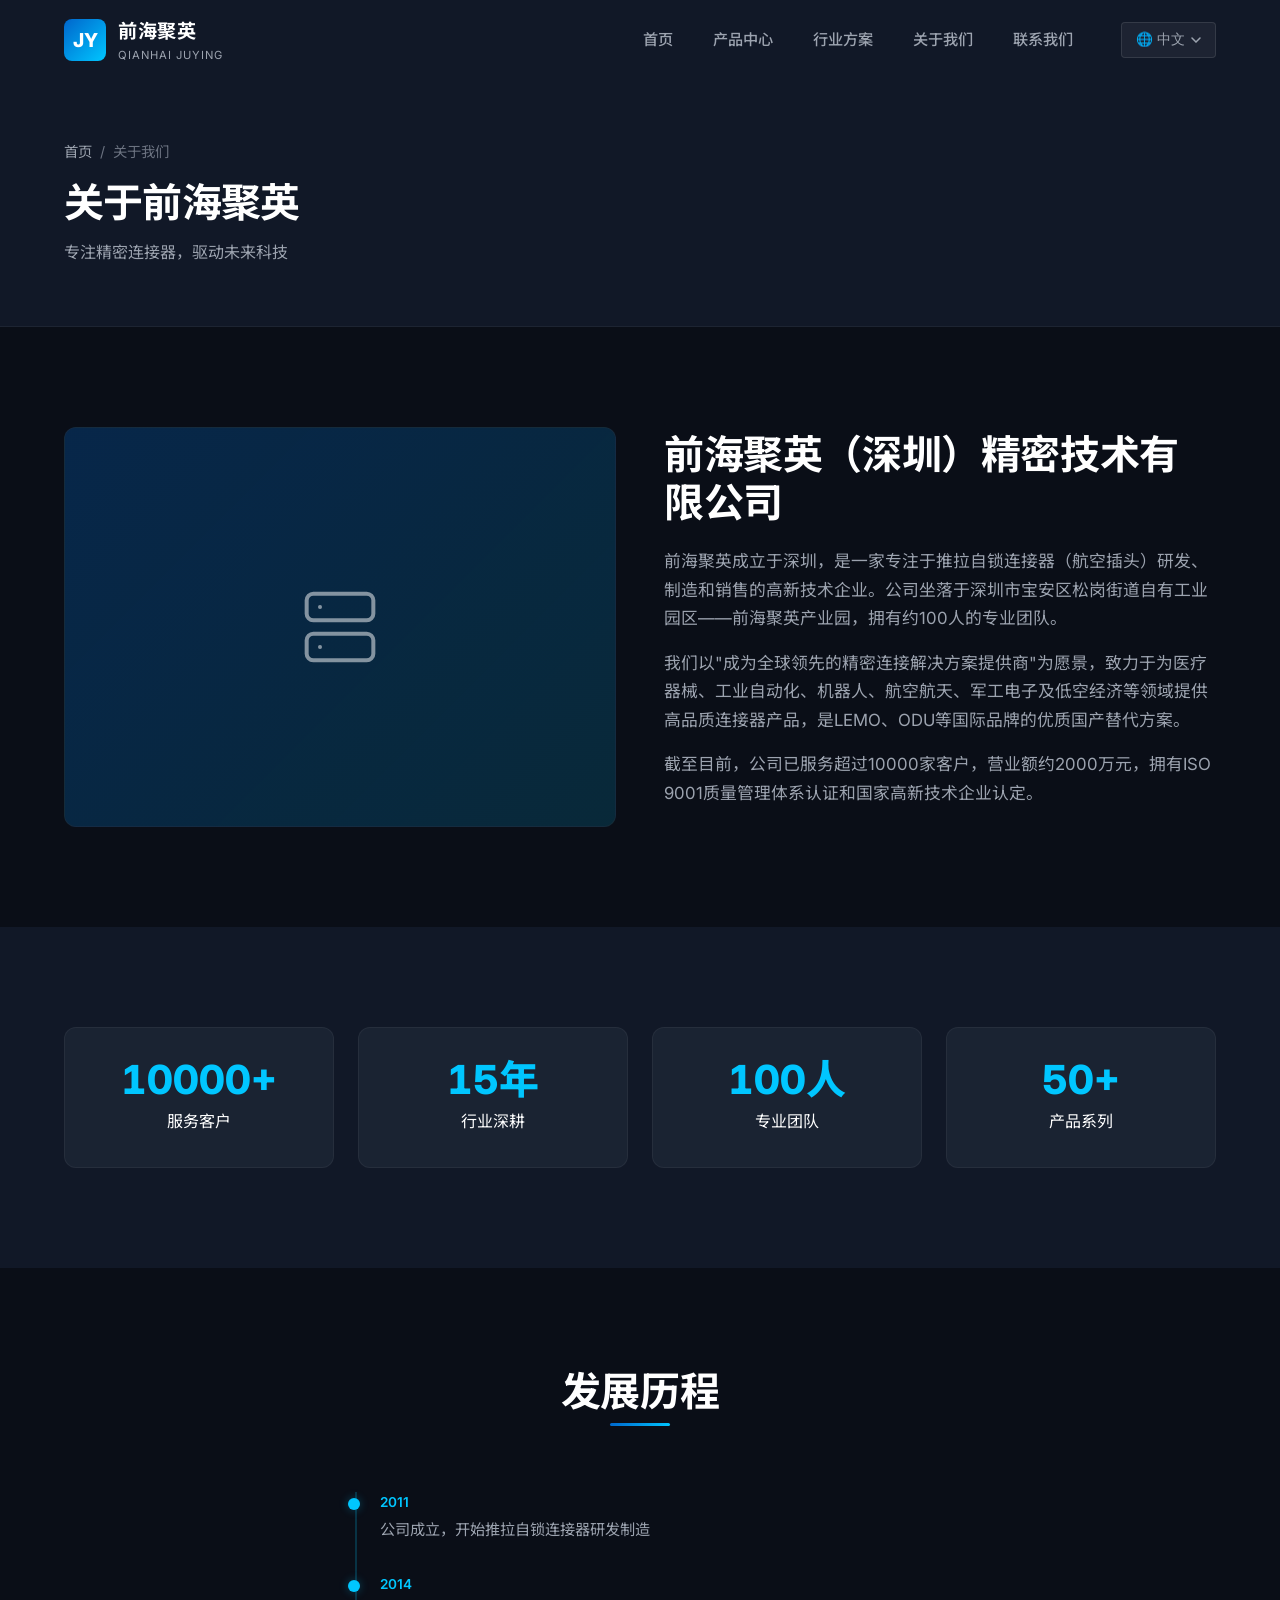
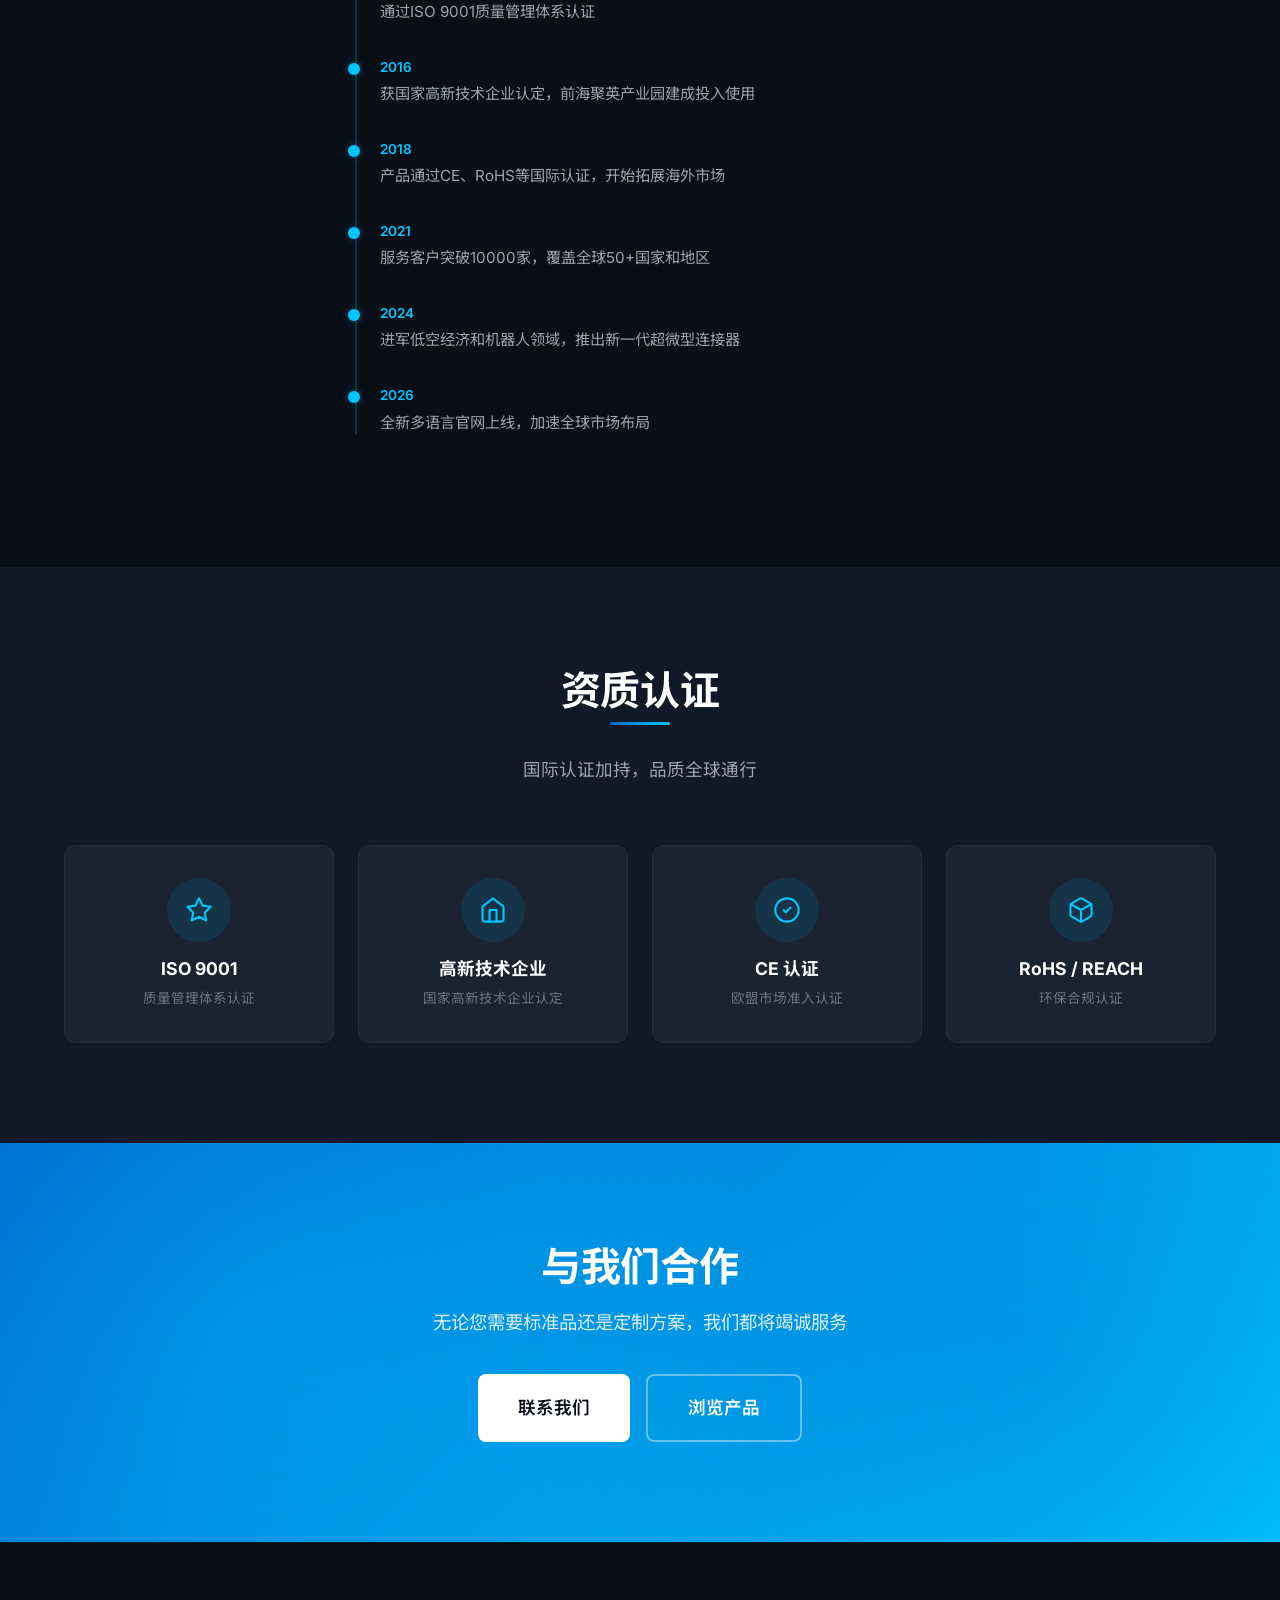
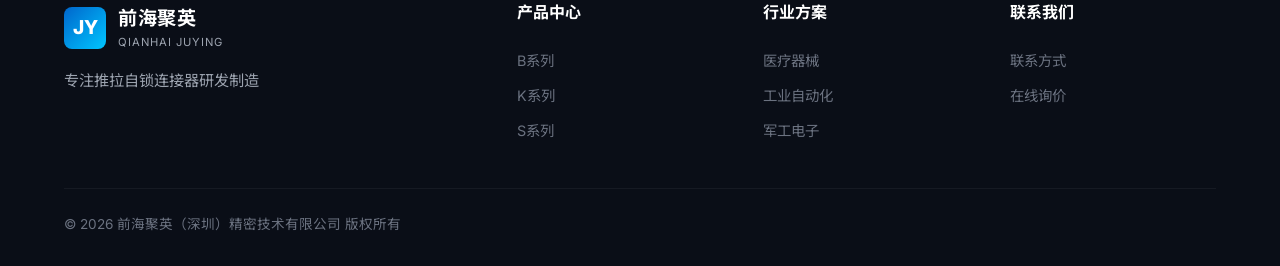
==== commit ca58243a: "Fix: relative paths for GitHub Pages subdirectory deployment" ====
--- a/about/index.html
+++ b/about/index.html
@@ -1,174 +1,174 @@
-<!DOCTYPE html>
-<html lang="zh-CN">
-<head>
-  <meta charset="UTF-8">
-  <meta name="viewport" content="width=device-width, initial-scale=1.0">
-  <meta name="description" content="关于前海聚英 - 专注推拉自锁连接器研发制造15年，10000+客户信赖之选。">
-  <title>关于我们 | 前海聚英</title>
-  <link rel="icon" type="image/svg+xml" href="/assets/images/favicon.svg">
-  <link rel="preconnect" href="https://fonts.googleapis.com">
-  <link href="https://fonts.googleapis.com/css2?family=Inter:wght@300;400;500;600;700;800&family=Noto+Sans+SC:wght@300;400;500;600;700;800&display=swap" rel="stylesheet">
-  <link rel="stylesheet" href="/assets/css/style.css">
-  <link rel="stylesheet" href="/assets/css/animations.css">
-  <link rel="stylesheet" href="/assets/css/responsive.css">
-</head>
-<body>
-  <header class="header scrolled" id="header">
-    <div class="container">
-      <a href="/" class="logo"><div class="logo-icon">JY</div><div class="logo-text">前海聚英<span>QIANHAI JUYING</span></div></a>
-      <nav class="nav">
-        <div class="nav-links" id="navLinks">
-          <a href="/">首页</a><a href="/products/">产品中心</a><a href="/solutions/">行业方案</a><a href="/about/" class="active">关于我们</a><a href="/contact/">联系我们</a>
-        </div>
-        <div class="lang-switcher" id="langSwitcher">
-          <button class="lang-btn">🌐 中文 <svg width="10" height="6" viewBox="0 0 10 6" fill="none"><path d="M1 1L5 5L9 1" stroke="currentColor" stroke-width="1.5" stroke-linecap="round"/></svg></button>
-          <div class="lang-dropdown">
-            <a href="/about/" class="active">🇨🇳 中文</a>
-            <a href="/en/about/">🇬🇧 English</a>
-            <a href="/de/about/">🇩🇪 Deutsch</a>
-            <a href="/ja/about/">🇯🇵 日本語</a>
-            <a href="/ko/about/">🇰🇷 한국어</a>
-            <a href="/ru/about/">🇷🇺 Русский</a>
-          </div>
-        </div>
-      </nav>
-      <div class="mobile-toggle" id="mobileToggle"><span></span><span></span><span></span></div>
-    </div>
-  </header>
-
-  <div class="page-header">
-    <div class="container">
-      <div class="breadcrumb">
-        <a href="/">首页</a><span class="breadcrumb-sep">/</span><span>关于我们</span>
-      </div>
-      <h1>关于前海聚英</h1>
-      <p style="color:var(--gray-2);margin-top:8px;">专注精密连接器，驱动未来科技</p>
-    </div>
-  </div>
-
-  <!-- About Hero -->
-  <section class="section">
-    <div class="container">
-      <div class="about-hero">
-        <div class="about-image" style="background:linear-gradient(135deg, rgba(0,102,204,0.2) 0%, rgba(0,198,255,0.1) 100%);">
-            <svg width="80" height="80" viewBox="0 0 24 24" fill="none" stroke="currentColor" stroke-width="1.2" stroke-linecap="round" stroke-linejoin="round"><rect x="2" y="2" width="20" height="8" rx="2" ry="2"/><rect x="2" y="14" width="20" height="8" rx="2" ry="2"/><line x1="6" y1="6" x2="6.01" y2="6"/><line x1="6" y1="18" x2="6.01" y2="18"/></svg>
-        </div>
-        <div class="about-content">
-          <h2>前海聚英（深圳）精密技术有限公司</h2>
-          <p>前海聚英成立于深圳，是一家专注于推拉自锁连接器（航空插头）研发、制造和销售的高新技术企业。公司坐落于深圳市宝安区松岗街道自有工业园区——前海聚英产业园，拥有约100人的专业团队。</p>
-          <p>我们以"成为全球领先的精密连接解决方案提供商"为愿景，致力于为医疗器械、工业自动化、机器人、航空航天、军工电子及低空经济等领域提供高品质连接器产品，是LEMO、ODU等国际品牌的优质国产替代方案。</p>
-          <p>截至目前，公司已服务超过10000家客户，营业额约2000万元，拥有ISO 9001质量管理体系认证和国家高新技术企业认定。</p>
-        </div>
-      </div>
-    </div>
-  </section>
-
-  <!-- Stats -->
-  <section class="section section-dark">
-    <div class="container">
-      <div class="features-grid" style="grid-template-columns:repeat(4,1fr);">
-        <div class="cert-card" style="text-align:center;">
-          <div class="hero-stat-value" style="font-size:2.5rem;color:var(--accent);" data-count="10000">0<span>+</span></div>
-          <p style="color:var(--white);margin-top:8px;font-size:1rem;">服务客户</p>
-        </div>
-        <div class="cert-card" style="text-align:center;">
-          <div class="hero-stat-value" style="font-size:2.5rem;color:var(--accent);" data-count="15">0<span>年</span></div>
-          <p style="color:var(--white);margin-top:8px;font-size:1rem;">行业深耕</p>
-        </div>
-        <div class="cert-card" style="text-align:center;">
-          <div class="hero-stat-value" style="font-size:2.5rem;color:var(--accent);" data-count="100">0<span>人</span></div>
-          <p style="color:var(--white);margin-top:8px;font-size:1rem;">专业团队</p>
-        </div>
-        <div class="cert-card" style="text-align:center;">
-          <div class="hero-stat-value" style="font-size:2.5rem;color:var(--accent);" data-count="50">0<span>+</span></div>
-          <p style="color:var(--white);margin-top:8px;font-size:1rem;">产品系列</p>
-        </div>
-      </div>
-    </div>
-  </section>
-
-  <!-- Timeline -->
-  <section class="section">
-    <div class="container">
-      <div class="section-header fade-in">
-        <h2>发展历程</h2>
-      </div>
-      <div style="max-width:600px;margin:0 auto;">
-        <div class="timeline">
-          <div class="timeline-item">
-            <div class="timeline-year">2011</div>
-            <div class="timeline-text">公司成立，开始推拉自锁连接器研发制造</div>
-          </div>
-          <div class="timeline-item">
-            <div class="timeline-year">2014</div>
-            <div class="timeline-text">通过ISO 9001质量管理体系认证</div>
-          </div>
-          <div class="timeline-item">
-            <div class="timeline-year">2016</div>
-            <div class="timeline-text">获国家高新技术企业认定，前海聚英产业园建成投入使用</div>
-          </div>
-          <div class="timeline-item">
-            <div class="timeline-year">2018</div>
-            <div class="timeline-text">产品通过CE、RoHS等国际认证，开始拓展海外市场</div>
-          </div>
-          <div class="timeline-item">
-            <div class="timeline-year">2021</div>
-            <div class="timeline-text">服务客户突破10000家，覆盖全球50+国家和地区</div>
-          </div>
-          <div class="timeline-item">
-            <div class="timeline-year">2024</div>
-            <div class="timeline-text">进军低空经济和机器人领域，推出新一代超微型连接器</div>
-          </div>
-          <div class="timeline-item">
-            <div class="timeline-year">2026</div>
-            <div class="timeline-text">全新多语言官网上线，加速全球市场布局</div>
-          </div>
-        </div>
-      </div>
-    </div>
-  </section>
-
-  <!-- Certifications -->
-  <section class="section section-dark" id="certifications">
-    <div class="container">
-      <div class="section-header fade-in">
-        <h2>资质认证</h2>
-        <p>国际认证加持，品质全球通行</p>
-      </div>
-      <div class="cert-grid">
-        <div class="cert-card fade-in"><div class="cert-icon"><svg width="28" height="28" viewBox="0 0 24 24" fill="none" stroke="currentColor" stroke-width="1.8" stroke-linecap="round" stroke-linejoin="round"><path d="M12 2l3.09 6.26L22 9.27l-5 4.87 1.18 6.88L12 17.77l-6.18 3.25L7 14.14 2 9.27l6.91-1.01L12 2z"/></svg></div><h4>ISO 9001</h4><p>质量管理体系认证</p></div>
-        <div class="cert-card fade-in"><div class="cert-icon"><svg width="28" height="28" viewBox="0 0 24 24" fill="none" stroke="currentColor" stroke-width="1.8" stroke-linecap="round" stroke-linejoin="round"><path d="M3 9l9-7 9 7v11a2 2 0 0 1-2 2H5a2 2 0 0 1-2-2z"/><polyline points="9 22 9 12 15 12 15 22"/></svg></div><h4>高新技术企业</h4><p>国家高新技术企业认定</p></div>
-        <div class="cert-card fade-in"><div class="cert-icon"><svg width="28" height="28" viewBox="0 0 24 24" fill="none" stroke="currentColor" stroke-width="1.8" stroke-linecap="round" stroke-linejoin="round"><path d="M9 12l2 2 4-4"/><circle cx="12" cy="12" r="10"/></svg></div><h4>CE 认证</h4><p>欧盟市场准入认证</p></div>
-        <div class="cert-card fade-in"><div class="cert-icon"><svg width="28" height="28" viewBox="0 0 24 24" fill="none" stroke="currentColor" stroke-width="1.8" stroke-linecap="round" stroke-linejoin="round"><path d="M21 16V8a2 2 0 0 0-1-1.73l-7-4a2 2 0 0 0-2 0l-7 4A2 2 0 0 0 3 8v8a2 2 0 0 0 1 1.73l7 4a2 2 0 0 0 2 0l7-4A2 2 0 0 0 21 16z"/><polyline points="3.27 6.96 12 12.01 20.73 6.96"/><line x1="12" y1="22.08" x2="12" y2="12"/></svg></div><h4>RoHS / REACH</h4><p>环保合规认证</p></div>
-      </div>
-    </div>
-  </section>
-
-  <!-- CTA -->
-  <section class="section cta-section">
-    <div class="container">
-      <div class="cta-content fade-in">
-        <h2>与我们合作</h2>
-        <p>无论您需要标准品还是定制方案，我们都将竭诚服务</p>
-        <div class="cta-actions">
-          <a href="/contact/" class="btn btn-white btn-lg">联系我们</a>
-          <a href="/products/" class="btn btn-outline btn-lg" style="border-color:rgba(255,255,255,0.4);color:#fff;">浏览产品</a>
-        </div>
-      </div>
-    </div>
-  </section>
-
-  <footer class="footer">
-    <div class="container">
-      <div class="footer-grid">
-        <div class="footer-brand"><a href="/" class="logo"><div class="logo-icon">JY</div><div class="logo-text">前海聚英<span>QIANHAI JUYING</span></div></a><p>专注推拉自锁连接器研发制造</p></div>
-        <div class="footer-column"><h4>产品中心</h4><a href="/products/b-series/">B系列</a><a href="/products/k-series/">K系列</a><a href="/products/s-series/">S系列</a></div>
-        <div class="footer-column"><h4>行业方案</h4><a href="/solutions/#medical">医疗器械</a><a href="/solutions/#industrial">工业自动化</a><a href="/solutions/#military">军工电子</a></div>
-        <div class="footer-column"><h4>联系我们</h4><a href="/contact/">联系方式</a><a href="/contact/#inquiry">在线询价</a></div>
-      </div>
-      <div class="footer-bottom"><p>© 2026 前海聚英（深圳）精密技术有限公司 版权所有</p></div>
-    </div>
-  </footer>
-  <script src="/assets/js/main.js"></script>
-</body>
-</html>
+<!DOCTYPE html>
+<html lang="zh-CN">
+<head>
+  <meta charset="UTF-8">
+  <meta name="viewport" content="width=device-width, initial-scale=1.0">
+  <meta name="description" content="关于前海聚英 - 专注推拉自锁连接器研发制造15年，10000+客户信赖之选。">
+  <title>关于我们 | 前海聚英</title>
+  <link rel="icon" type="image/svg+xml" href="../assets/images/favicon.svg">
+  <link rel="preconnect" href="https://fonts.googleapis.com">
+  <link href="https://fonts.googleapis.com/css2?family=Inter:wght@300;400;500;600;700;800&family=Noto+Sans+SC:wght@300;400;500;600;700;800&display=swap" rel="stylesheet">
+  <link rel="stylesheet" href="../assets/css/style.css">
+  <link rel="stylesheet" href="../assets/css/animations.css">
+  <link rel="stylesheet" href="../assets/css/responsive.css">
+</head>
+<body>
+  <header class="header scrolled" id="header">
+    <div class="container">
+      <a href="../" class="logo"><div class="logo-icon">JY</div><div class="logo-text">前海聚英<span>QIANHAI JUYING</span></div></a>
+      <nav class="nav">
+        <div class="nav-links" id="navLinks">
+          <a href="../">首页</a><a href="../products/">产品中心</a><a href="../solutions/">行业方案</a><a href="../about/" class="active">关于我们</a><a href="../contact/">联系我们</a>
+        </div>
+        <div class="lang-switcher" id="langSwitcher">
+          <button class="lang-btn">🌐 中文 <svg width="10" height="6" viewBox="0 0 10 6" fill="none"><path d="M1 1L5 5L9 1" stroke="currentColor" stroke-width="1.5" stroke-linecap="round"/></svg></button>
+          <div class="lang-dropdown">
+            <a href="../about/" class="active">🇨🇳 中文</a>
+            <a href="/en/about/">🇬🇧 English</a>
+            <a href="/de/about/">🇩🇪 Deutsch</a>
+            <a href="/ja/about/">🇯🇵 日本語</a>
+            <a href="/ko/about/">🇰🇷 한국어</a>
+            <a href="/ru/about/">🇷🇺 Русский</a>
+          </div>
+        </div>
+      </nav>
+      <div class="mobile-toggle" id="mobileToggle"><span></span><span></span><span></span></div>
+    </div>
+  </header>
+
+  <div class="page-header">
+    <div class="container">
+      <div class="breadcrumb">
+        <a href="../">首页</a><span class="breadcrumb-sep">/</span><span>关于我们</span>
+      </div>
+      <h1>关于前海聚英</h1>
+      <p style="color:var(--gray-2);margin-top:8px;">专注精密连接器，驱动未来科技</p>
+    </div>
+  </div>
+
+  <!-- About Hero -->
+  <section class="section">
+    <div class="container">
+      <div class="about-hero">
+        <div class="about-image" style="background:linear-gradient(135deg, rgba(0,102,204,0.2) 0%, rgba(0,198,255,0.1) 100%);">
+            <svg width="80" height="80" viewBox="0 0 24 24" fill="none" stroke="currentColor" stroke-width="1.2" stroke-linecap="round" stroke-linejoin="round"><rect x="2" y="2" width="20" height="8" rx="2" ry="2"/><rect x="2" y="14" width="20" height="8" rx="2" ry="2"/><line x1="6" y1="6" x2="6.01" y2="6"/><line x1="6" y1="18" x2="6.01" y2="18"/></svg>
+        </div>
+        <div class="about-content">
+          <h2>前海聚英（深圳）精密技术有限公司</h2>
+          <p>前海聚英成立于深圳，是一家专注于推拉自锁连接器（航空插头）研发、制造和销售的高新技术企业。公司坐落于深圳市宝安区松岗街道自有工业园区——前海聚英产业园，拥有约100人的专业团队。</p>
+          <p>我们以"成为全球领先的精密连接解决方案提供商"为愿景，致力于为医疗器械、工业自动化、机器人、航空航天、军工电子及低空经济等领域提供高品质连接器产品，是LEMO、ODU等国际品牌的优质国产替代方案。</p>
+          <p>截至目前，公司已服务超过10000家客户，营业额约2000万元，拥有ISO 9001质量管理体系认证和国家高新技术企业认定。</p>
+        </div>
+      </div>
+    </div>
+  </section>
+
+  <!-- Stats -->
+  <section class="section section-dark">
+    <div class="container">
+      <div class="features-grid" style="grid-template-columns:repeat(4,1fr);">
+        <div class="cert-card" style="text-align:center;">
+          <div class="hero-stat-value" style="font-size:2.5rem;color:var(--accent);" data-count="10000">0<span>+</span></div>
+          <p style="color:var(--white);margin-top:8px;font-size:1rem;">服务客户</p>
+        </div>
+        <div class="cert-card" style="text-align:center;">
+          <div class="hero-stat-value" style="font-size:2.5rem;color:var(--accent);" data-count="15">0<span>年</span></div>
+          <p style="color:var(--white);margin-top:8px;font-size:1rem;">行业深耕</p>
+        </div>
+        <div class="cert-card" style="text-align:center;">
+          <div class="hero-stat-value" style="font-size:2.5rem;color:var(--accent);" data-count="100">0<span>人</span></div>
+          <p style="color:var(--white);margin-top:8px;font-size:1rem;">专业团队</p>
+        </div>
+        <div class="cert-card" style="text-align:center;">
+          <div class="hero-stat-value" style="font-size:2.5rem;color:var(--accent);" data-count="50">0<span>+</span></div>
+          <p style="color:var(--white);margin-top:8px;font-size:1rem;">产品系列</p>
+        </div>
+      </div>
+    </div>
+  </section>
+
+  <!-- Timeline -->
+  <section class="section">
+    <div class="container">
+      <div class="section-header fade-in">
+        <h2>发展历程</h2>
+      </div>
+      <div style="max-width:600px;margin:0 auto;">
+        <div class="timeline">
+          <div class="timeline-item">
+            <div class="timeline-year">2011</div>
+            <div class="timeline-text">公司成立，开始推拉自锁连接器研发制造</div>
+          </div>
+          <div class="timeline-item">
+            <div class="timeline-year">2014</div>
+            <div class="timeline-text">通过ISO 9001质量管理体系认证</div>
+          </div>
+          <div class="timeline-item">
+            <div class="timeline-year">2016</div>
+            <div class="timeline-text">获国家高新技术企业认定，前海聚英产业园建成投入使用</div>
+          </div>
+          <div class="timeline-item">
+            <div class="timeline-year">2018</div>
+            <div class="timeline-text">产品通过CE、RoHS等国际认证，开始拓展海外市场</div>
+          </div>
+          <div class="timeline-item">
+            <div class="timeline-year">2021</div>
+            <div class="timeline-text">服务客户突破10000家，覆盖全球50+国家和地区</div>
+          </div>
+          <div class="timeline-item">
+            <div class="timeline-year">2024</div>
+            <div class="timeline-text">进军低空经济和机器人领域，推出新一代超微型连接器</div>
+          </div>
+          <div class="timeline-item">
+            <div class="timeline-year">2026</div>
+            <div class="timeline-text">全新多语言官网上线，加速全球市场布局</div>
+          </div>
+        </div>
+      </div>
+    </div>
+  </section>
+
+  <!-- Certifications -->
+  <section class="section section-dark" id="certifications">
+    <div class="container">
+      <div class="section-header fade-in">
+        <h2>资质认证</h2>
+        <p>国际认证加持，品质全球通行</p>
+      </div>
+      <div class="cert-grid">
+        <div class="cert-card fade-in"><div class="cert-icon"><svg width="28" height="28" viewBox="0 0 24 24" fill="none" stroke="currentColor" stroke-width="1.8" stroke-linecap="round" stroke-linejoin="round"><path d="M12 2l3.09 6.26L22 9.27l-5 4.87 1.18 6.88L12 17.77l-6.18 3.25L7 14.14 2 9.27l6.91-1.01L12 2z"/></svg></div><h4>ISO 9001</h4><p>质量管理体系认证</p></div>
+        <div class="cert-card fade-in"><div class="cert-icon"><svg width="28" height="28" viewBox="0 0 24 24" fill="none" stroke="currentColor" stroke-width="1.8" stroke-linecap="round" stroke-linejoin="round"><path d="M3 9l9-7 9 7v11a2 2 0 0 1-2 2H5a2 2 0 0 1-2-2z"/><polyline points="9 22 9 12 15 12 15 22"/></svg></div><h4>高新技术企业</h4><p>国家高新技术企业认定</p></div>
+        <div class="cert-card fade-in"><div class="cert-icon"><svg width="28" height="28" viewBox="0 0 24 24" fill="none" stroke="currentColor" stroke-width="1.8" stroke-linecap="round" stroke-linejoin="round"><path d="M9 12l2 2 4-4"/><circle cx="12" cy="12" r="10"/></svg></div><h4>CE 认证</h4><p>欧盟市场准入认证</p></div>
+        <div class="cert-card fade-in"><div class="cert-icon"><svg width="28" height="28" viewBox="0 0 24 24" fill="none" stroke="currentColor" stroke-width="1.8" stroke-linecap="round" stroke-linejoin="round"><path d="M21 16V8a2 2 0 0 0-1-1.73l-7-4a2 2 0 0 0-2 0l-7 4A2 2 0 0 0 3 8v8a2 2 0 0 0 1 1.73l7 4a2 2 0 0 0 2 0l7-4A2 2 0 0 0 21 16z"/><polyline points="3.27 6.96 12 12.01 20.73 6.96"/><line x1="12" y1="22.08" x2="12" y2="12"/></svg></div><h4>RoHS / REACH</h4><p>环保合规认证</p></div>
+      </div>
+    </div>
+  </section>
+
+  <!-- CTA -->
+  <section class="section cta-section">
+    <div class="container">
+      <div class="cta-content fade-in">
+        <h2>与我们合作</h2>
+        <p>无论您需要标准品还是定制方案，我们都将竭诚服务</p>
+        <div class="cta-actions">
+          <a href="../contact/" class="btn btn-white btn-lg">联系我们</a>
+          <a href="../products/" class="btn btn-outline btn-lg" style="border-color:rgba(255,255,255,0.4);color:#fff;">浏览产品</a>
+        </div>
+      </div>
+    </div>
+  </section>
+
+  <footer class="footer">
+    <div class="container">
+      <div class="footer-grid">
+        <div class="footer-brand"><a href="../" class="logo"><div class="logo-icon">JY</div><div class="logo-text">前海聚英<span>QIANHAI JUYING</span></div></a><p>专注推拉自锁连接器研发制造</p></div>
+        <div class="footer-column"><h4>产品中心</h4><a href="../products/b-series/">B系列</a><a href="../products/k-series/">K系列</a><a href="../products/s-series/">S系列</a></div>
+        <div class="footer-column"><h4>行业方案</h4><a href="/solutions/#medical">医疗器械</a><a href="/solutions/#industrial">工业自动化</a><a href="/solutions/#military">军工电子</a></div>
+        <div class="footer-column"><h4>联系我们</h4><a href="../contact/">联系方式</a><a href="/contact/#inquiry">在线询价</a></div>
+      </div>
+      <div class="footer-bottom"><p>© 2026 前海聚英（深圳）精密技术有限公司 版权所有</p></div>
+    </div>
+  </footer>
+  <script src="../assets/js/main.js"></script>
+</body>
+</html>
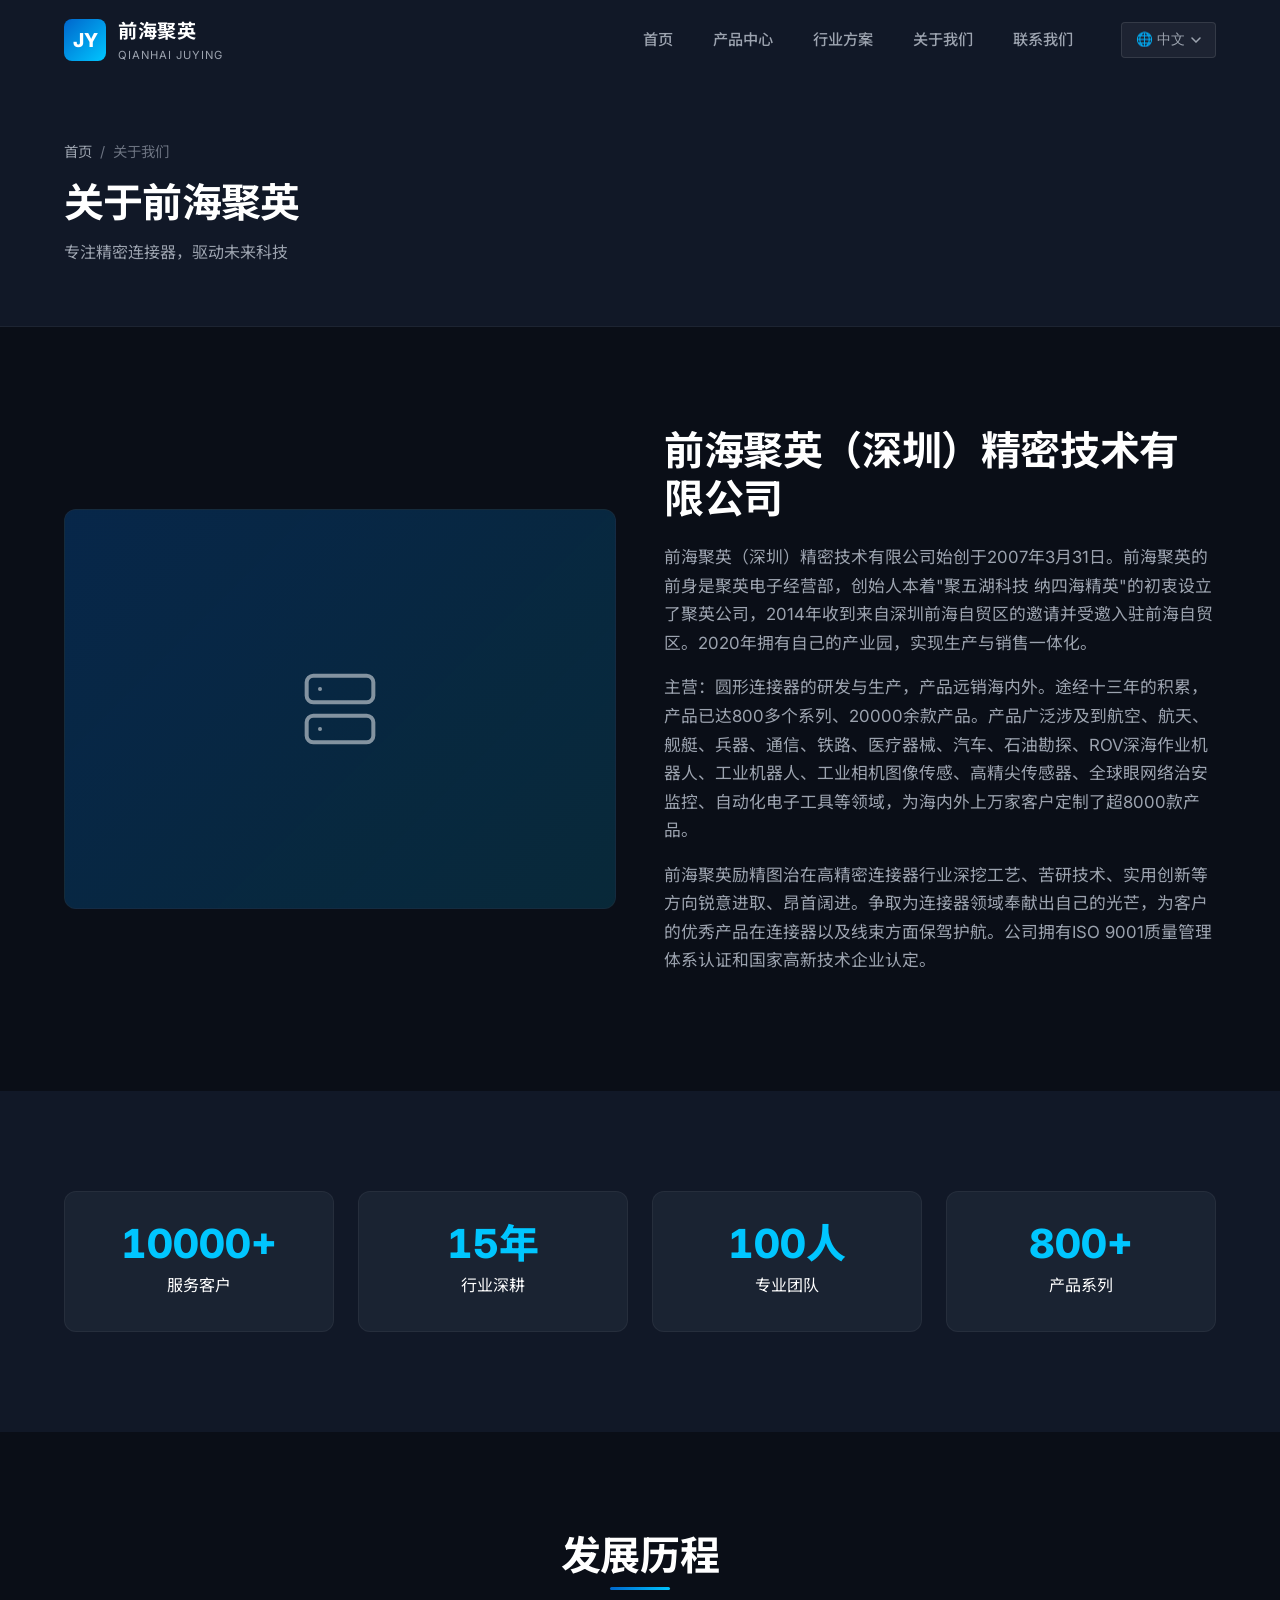
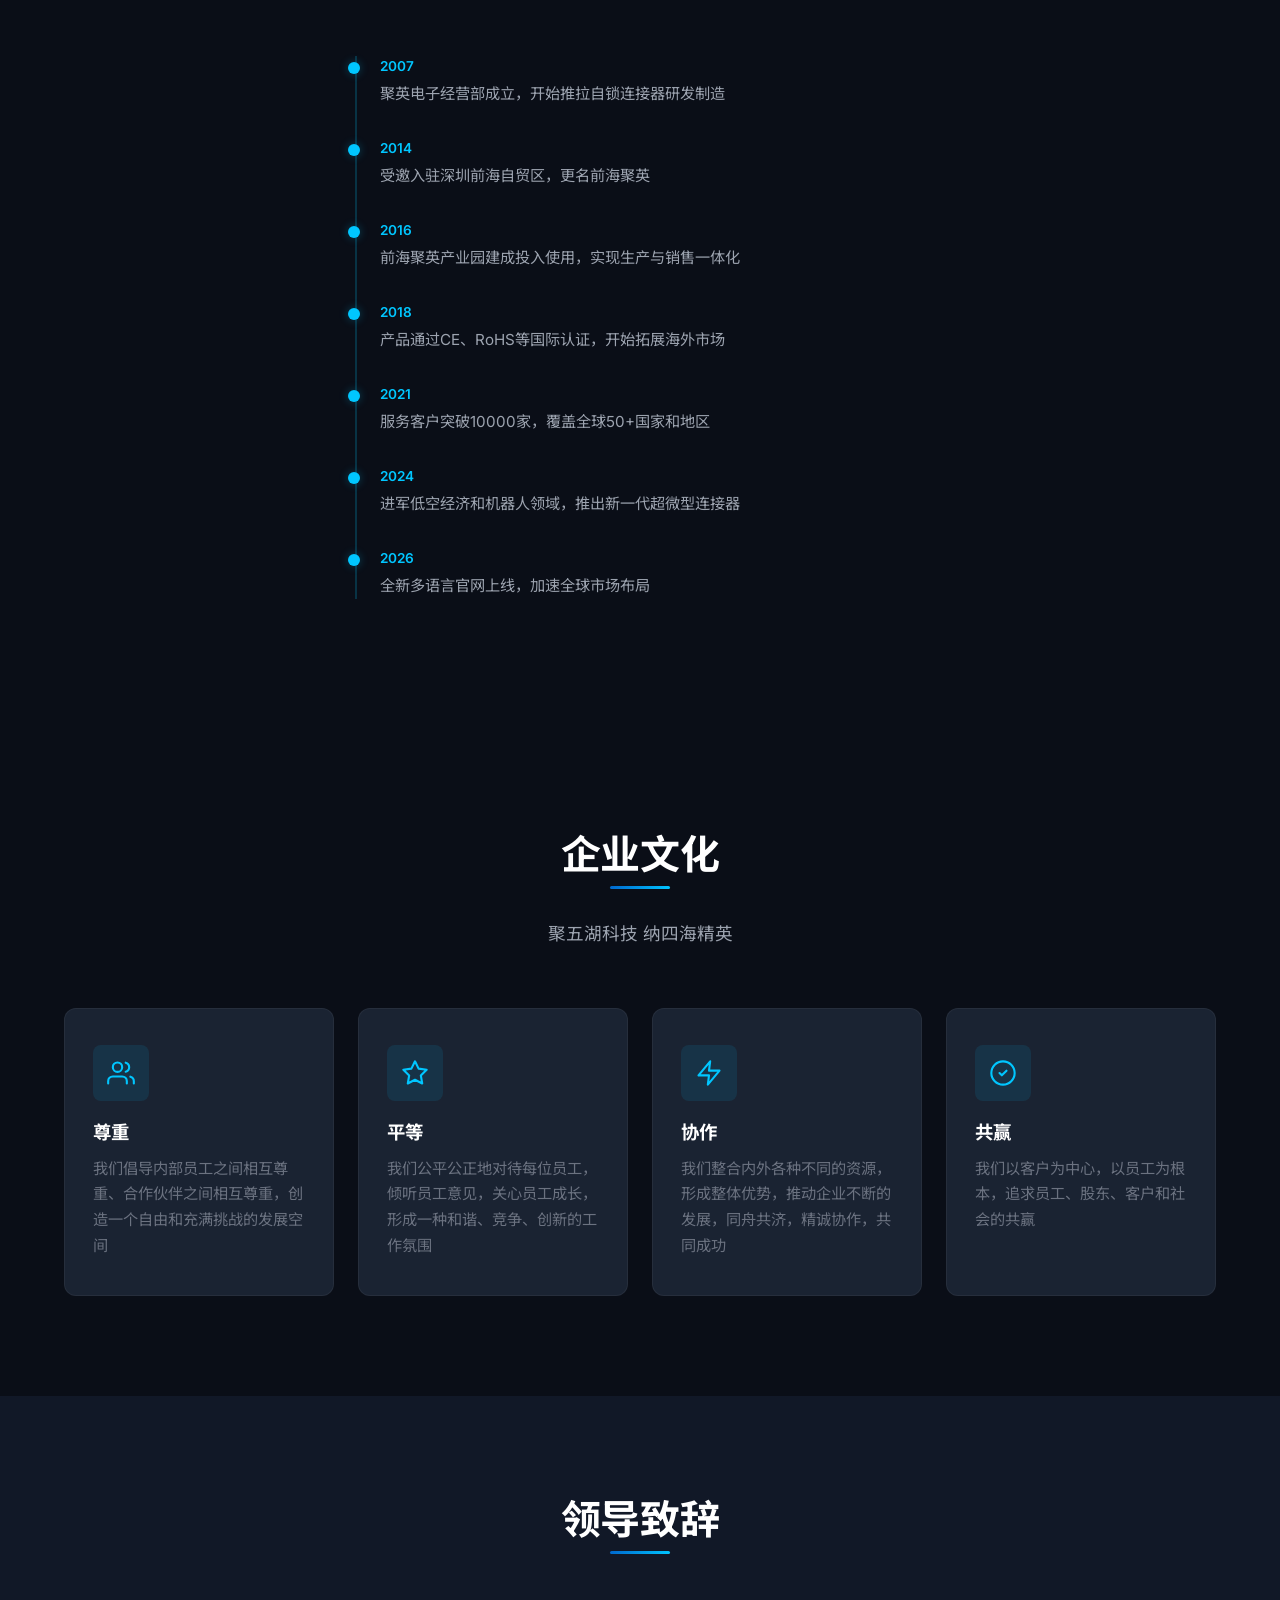
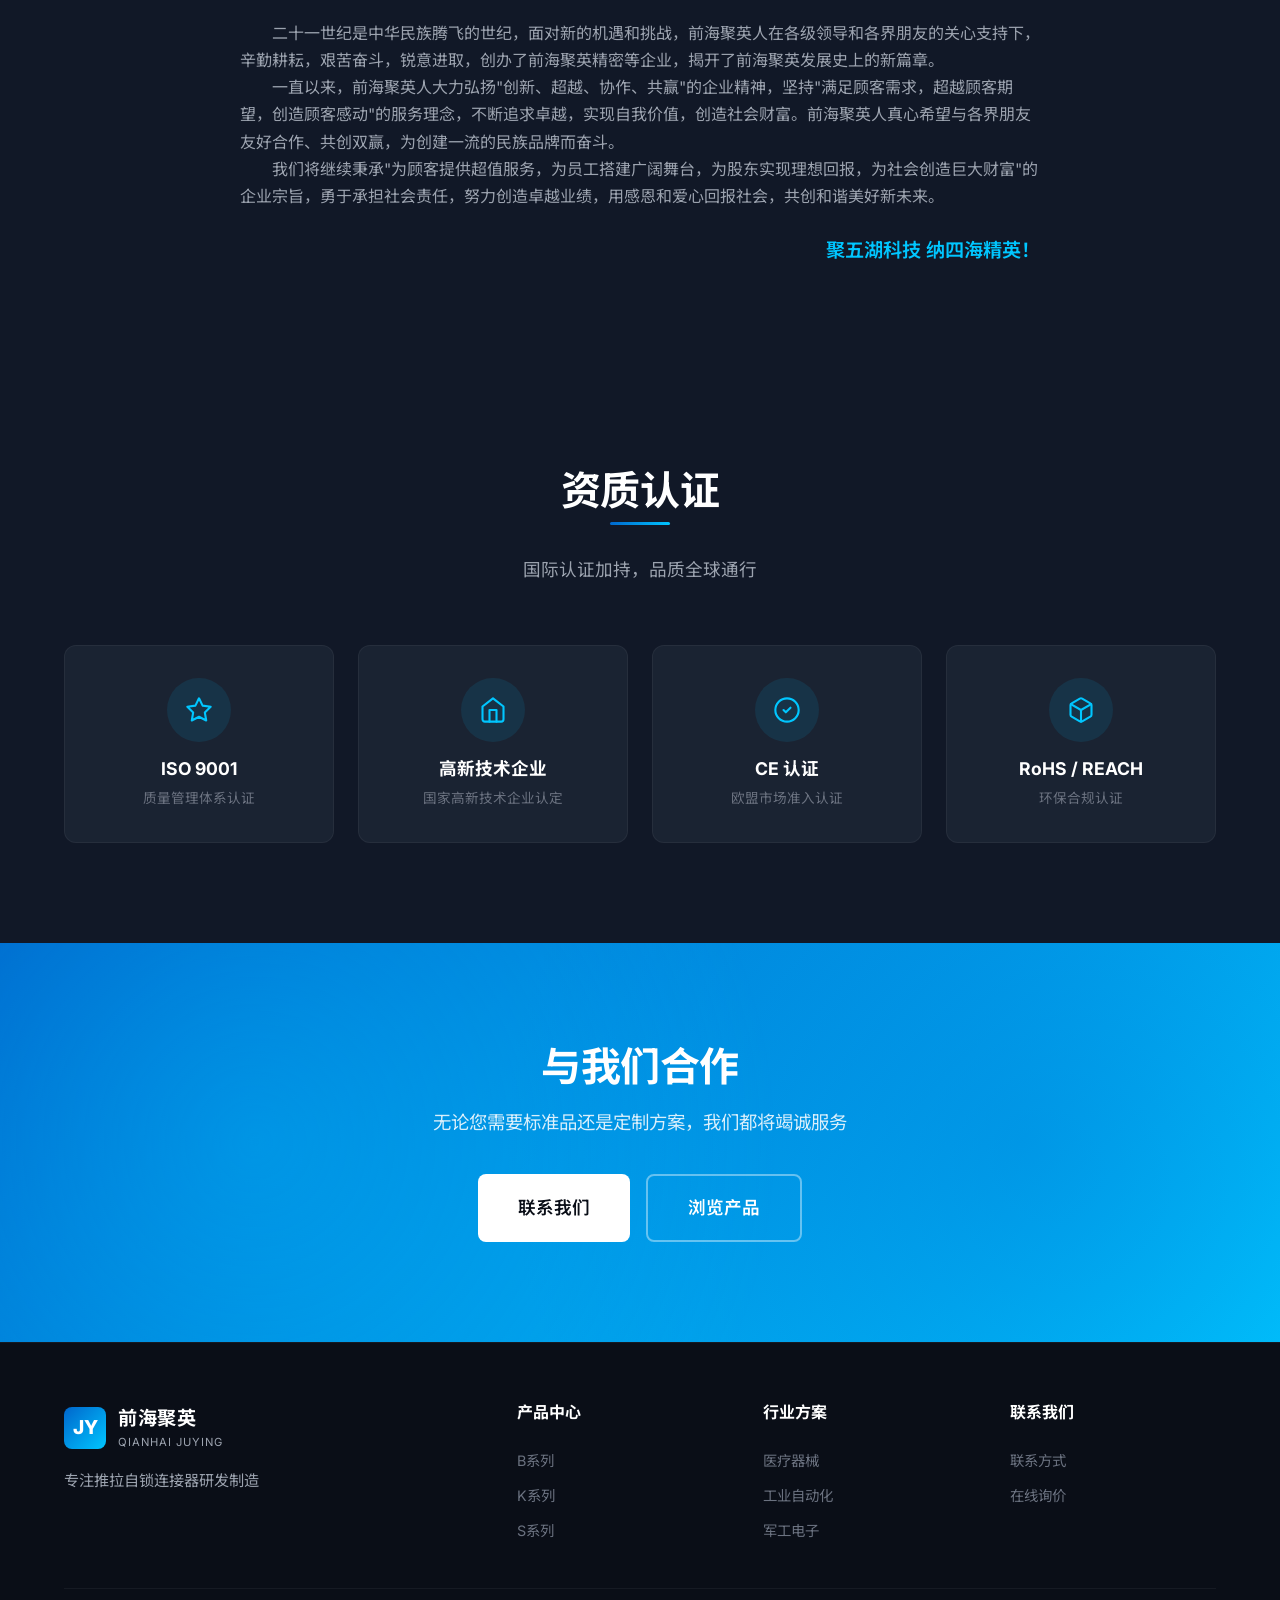
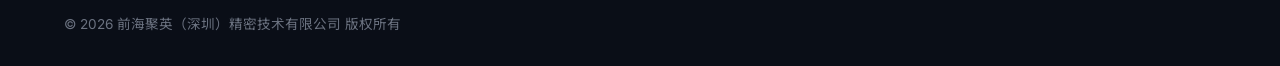
==== commit 2ac8b3ff: "Update about/index.html - Joying rename + old site content" ====
--- a/about/index.html
+++ b/about/index.html
@@ -55,9 +55,9 @@
         </div>
         <div class="about-content">
           <h2>前海聚英（深圳）精密技术有限公司</h2>
-          <p>前海聚英成立于深圳，是一家专注于推拉自锁连接器（航空插头）研发、制造和销售的高新技术企业。公司坐落于深圳市宝安区松岗街道自有工业园区——前海聚英产业园，拥有约100人的专业团队。</p>
-          <p>我们以"成为全球领先的精密连接解决方案提供商"为愿景，致力于为医疗器械、工业自动化、机器人、航空航天、军工电子及低空经济等领域提供高品质连接器产品，是LEMO、ODU等国际品牌的优质国产替代方案。</p>
-          <p>截至目前，公司已服务超过10000家客户，营业额约2000万元，拥有ISO 9001质量管理体系认证和国家高新技术企业认定。</p>
+          <p>前海聚英（深圳）精密技术有限公司始创于2007年3月31日。前海聚英的前身是聚英电子经营部，创始人本着"聚五湖科技 纳四海精英"的初衷设立了聚英公司，2014年收到来自深圳前海自贸区的邀请并受邀入驻前海自贸区。2020年拥有自己的产业园，实现生产与销售一体化。</p>
+          <p>主营：圆形连接器的研发与生产，产品远销海内外。途经十三年的积累，产品已达800多个系列、20000余款产品。产品广泛涉及到航空、航天、舰艇、兵器、通信、铁路、医疗器械、汽车、石油勘探、ROV深海作业机器人、工业机器人、工业相机图像传感、高精尖传感器、全球眼网络治安监控、自动化电子工具等领域，为海内外上万家客户定制了超8000款产品。</p>
+          <p>前海聚英励精图治在高精密连接器行业深挖工艺、苦研技术、实用创新等方向锐意进取、昂首阔进。争取为连接器领域奉献出自己的光芒，为客户的优秀产品在连接器以及线束方面保驾护航。公司拥有ISO 9001质量管理体系认证和国家高新技术企业认定。</p>
         </div>
       </div>
     </div>
@@ -80,7 +80,7 @@
           <p style="color:var(--white);margin-top:8px;font-size:1rem;">专业团队</p>
         </div>
         <div class="cert-card" style="text-align:center;">
-          <div class="hero-stat-value" style="font-size:2.5rem;color:var(--accent);" data-count="50">0<span>+</span></div>
+          <div class="hero-stat-value" style="font-size:2.5rem;color:var(--accent);" data-count="800">0<span>+</span></div>
           <p style="color:var(--white);margin-top:8px;font-size:1rem;">产品系列</p>
         </div>
       </div>
@@ -96,16 +96,16 @@
       <div style="max-width:600px;margin:0 auto;">
         <div class="timeline">
           <div class="timeline-item">
-            <div class="timeline-year">2011</div>
-            <div class="timeline-text">公司成立，开始推拉自锁连接器研发制造</div>
+            <div class="timeline-year">2007</div>
+            <div class="timeline-text">聚英电子经营部成立，开始推拉自锁连接器研发制造</div>
           </div>
           <div class="timeline-item">
             <div class="timeline-year">2014</div>
-            <div class="timeline-text">通过ISO 9001质量管理体系认证</div>
+            <div class="timeline-text">受邀入驻深圳前海自贸区，更名前海聚英</div>
           </div>
           <div class="timeline-item">
             <div class="timeline-year">2016</div>
-            <div class="timeline-text">获国家高新技术企业认定，前海聚英产业园建成投入使用</div>
+            <div class="timeline-text">前海聚英产业园建成投入使用，实现生产与销售一体化</div>
           </div>
           <div class="timeline-item">
             <div class="timeline-year">2018</div>
@@ -124,6 +124,61 @@
             <div class="timeline-text">全新多语言官网上线，加速全球市场布局</div>
           </div>
         </div>
+      </div>
+    </div>
+  </section>
+
+  <!-- Corporate Culture -->
+  <section class="section" id="culture">
+    <div class="container">
+      <div class="section-header fade-in">
+        <h2>企业文化</h2>
+        <p>聚五湖科技 纳四海精英</p>
+      </div>
+      <div class="features-grid" style="grid-template-columns:repeat(4,1fr);">
+        <div class="feature-card fade-in stagger-1">
+          <div class="feature-icon">
+            <svg width="28" height="28" viewBox="0 0 24 24" fill="none" stroke="currentColor" stroke-width="1.8" stroke-linecap="round" stroke-linejoin="round"><path d="M17 21v-2a4 4 0 0 0-4-4H5a4 4 0 0 0-4 4v2"/><circle cx="9" cy="7" r="4"/><path d="M23 21v-2a4 4 0 0 0-3-3.87"/><path d="M16 3.13a4 4 0 0 1 0 7.75"/></svg>
+          </div>
+          <h4>尊重</h4>
+          <p>我们倡导内部员工之间相互尊重、合作伙伴之间相互尊重，创造一个自由和充满挑战的发展空间</p>
+        </div>
+        <div class="feature-card fade-in stagger-2">
+          <div class="feature-icon">
+            <svg width="28" height="28" viewBox="0 0 24 24" fill="none" stroke="currentColor" stroke-width="1.8" stroke-linecap="round" stroke-linejoin="round"><path d="M12 2l3.09 6.26L22 9.27l-5 4.87 1.18 6.88L12 17.77l-6.18 3.25L7 14.14 2 9.27l6.91-1.01L12 2z"/></svg>
+          </div>
+          <h4>平等</h4>
+          <p>我们公平公正地对待每位员工，倾听员工意见，关心员工成长，形成一种和谐、竞争、创新的工作氛围</p>
+        </div>
+        <div class="feature-card fade-in stagger-3">
+          <div class="feature-icon">
+            <svg width="28" height="28" viewBox="0 0 24 24" fill="none" stroke="currentColor" stroke-width="1.8" stroke-linecap="round" stroke-linejoin="round"><polygon points="13 2 3 14 12 14 11 22 21 10 12 10 13 2"/></svg>
+          </div>
+          <h4>协作</h4>
+          <p>我们整合内外各种不同的资源，形成整体优势，推动企业不断的发展，同舟共济，精诚协作，共同成功</p>
+        </div>
+        <div class="feature-card fade-in stagger-4">
+          <div class="feature-icon">
+            <svg width="28" height="28" viewBox="0 0 24 24" fill="none" stroke="currentColor" stroke-width="1.8" stroke-linecap="round" stroke-linejoin="round"><path d="M9 12l2 2 4-4"/><circle cx="12" cy="12" r="10"/></svg>
+          </div>
+          <h4>共赢</h4>
+          <p>我们以客户为中心，以员工为根本，追求员工、股东、客户和社会的共赢</p>
+        </div>
+      </div>
+    </div>
+  </section>
+
+  <!-- Leader Speech -->
+  <section class="section section-dark" id="leaderspeech">
+    <div class="container">
+      <div class="section-header fade-in">
+        <h2>领导致辞</h2>
+      </div>
+      <div style="max-width:800px;margin:0 auto;color:var(--white);line-height:2;">
+        <p class="fade-in" style="text-indent:2em;">二十一世纪是中华民族腾飞的世纪，面对新的机遇和挑战，前海聚英人在各级领导和各界朋友的关心支持下，辛勤耕耘，艰苦奋斗，锐意进取，创办了前海聚英精密等企业，揭开了前海聚英发展史上的新篇章。</p>
+        <p class="fade-in" style="text-indent:2em;">一直以来，前海聚英人大力弘扬"创新、超越、协作、共赢"的企业精神，坚持"满足顾客需求，超越顾客期望，创造顾客感动"的服务理念，不断追求卓越，实现自我价值，创造社会财富。前海聚英人真心希望与各界朋友友好合作、共创双赢，为创建一流的民族品牌而奋斗。</p>
+        <p class="fade-in" style="text-indent:2em;">我们将继续秉承"为顾客提供超值服务，为员工搭建广阔舞台，为股东实现理想回报，为社会创造巨大财富"的企业宗旨，勇于承担社会责任，努力创造卓越业绩，用感恩和爱心回报社会，共创和谐美好新未来。</p>
+        <p class="fade-in" style="text-align:right;margin-top:24px;color:var(--accent);font-size:1.2rem;font-weight:600;">聚五湖科技 纳四海精英！</p>
       </div>
     </div>
   </section>
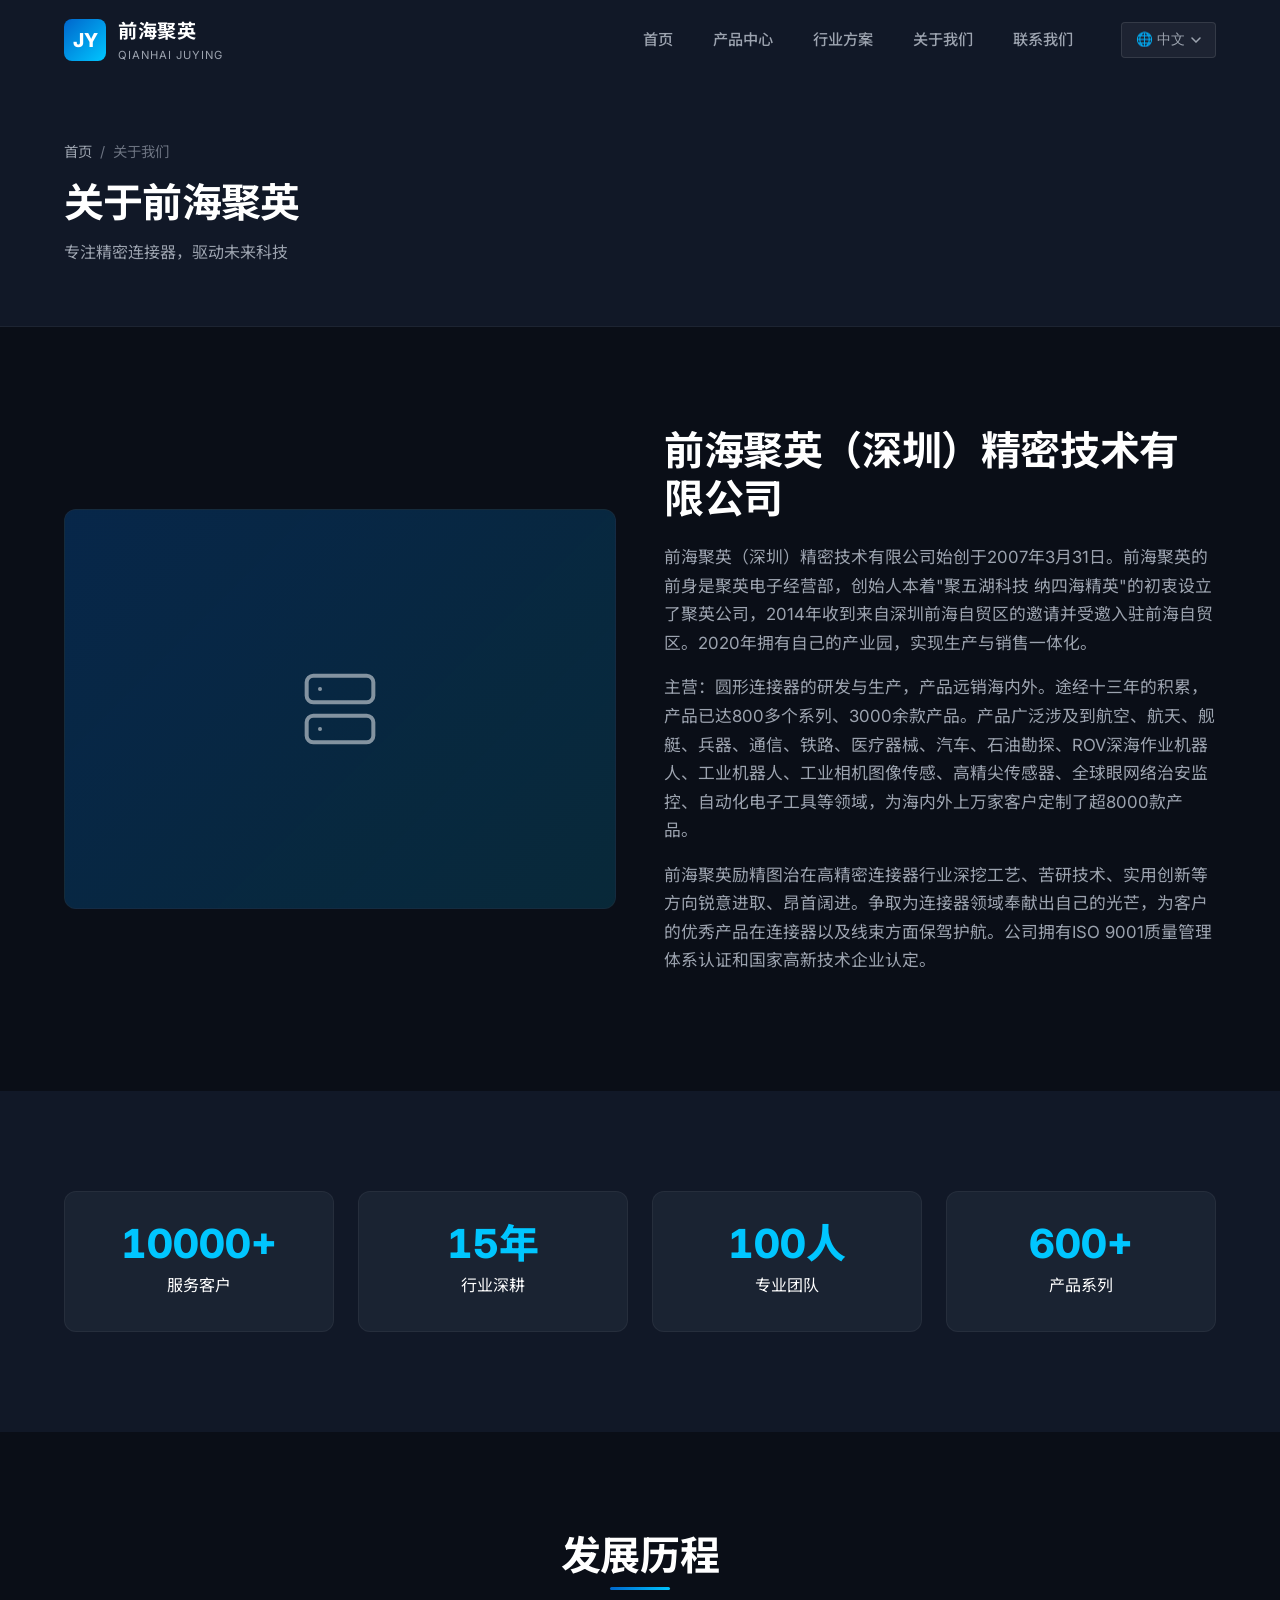
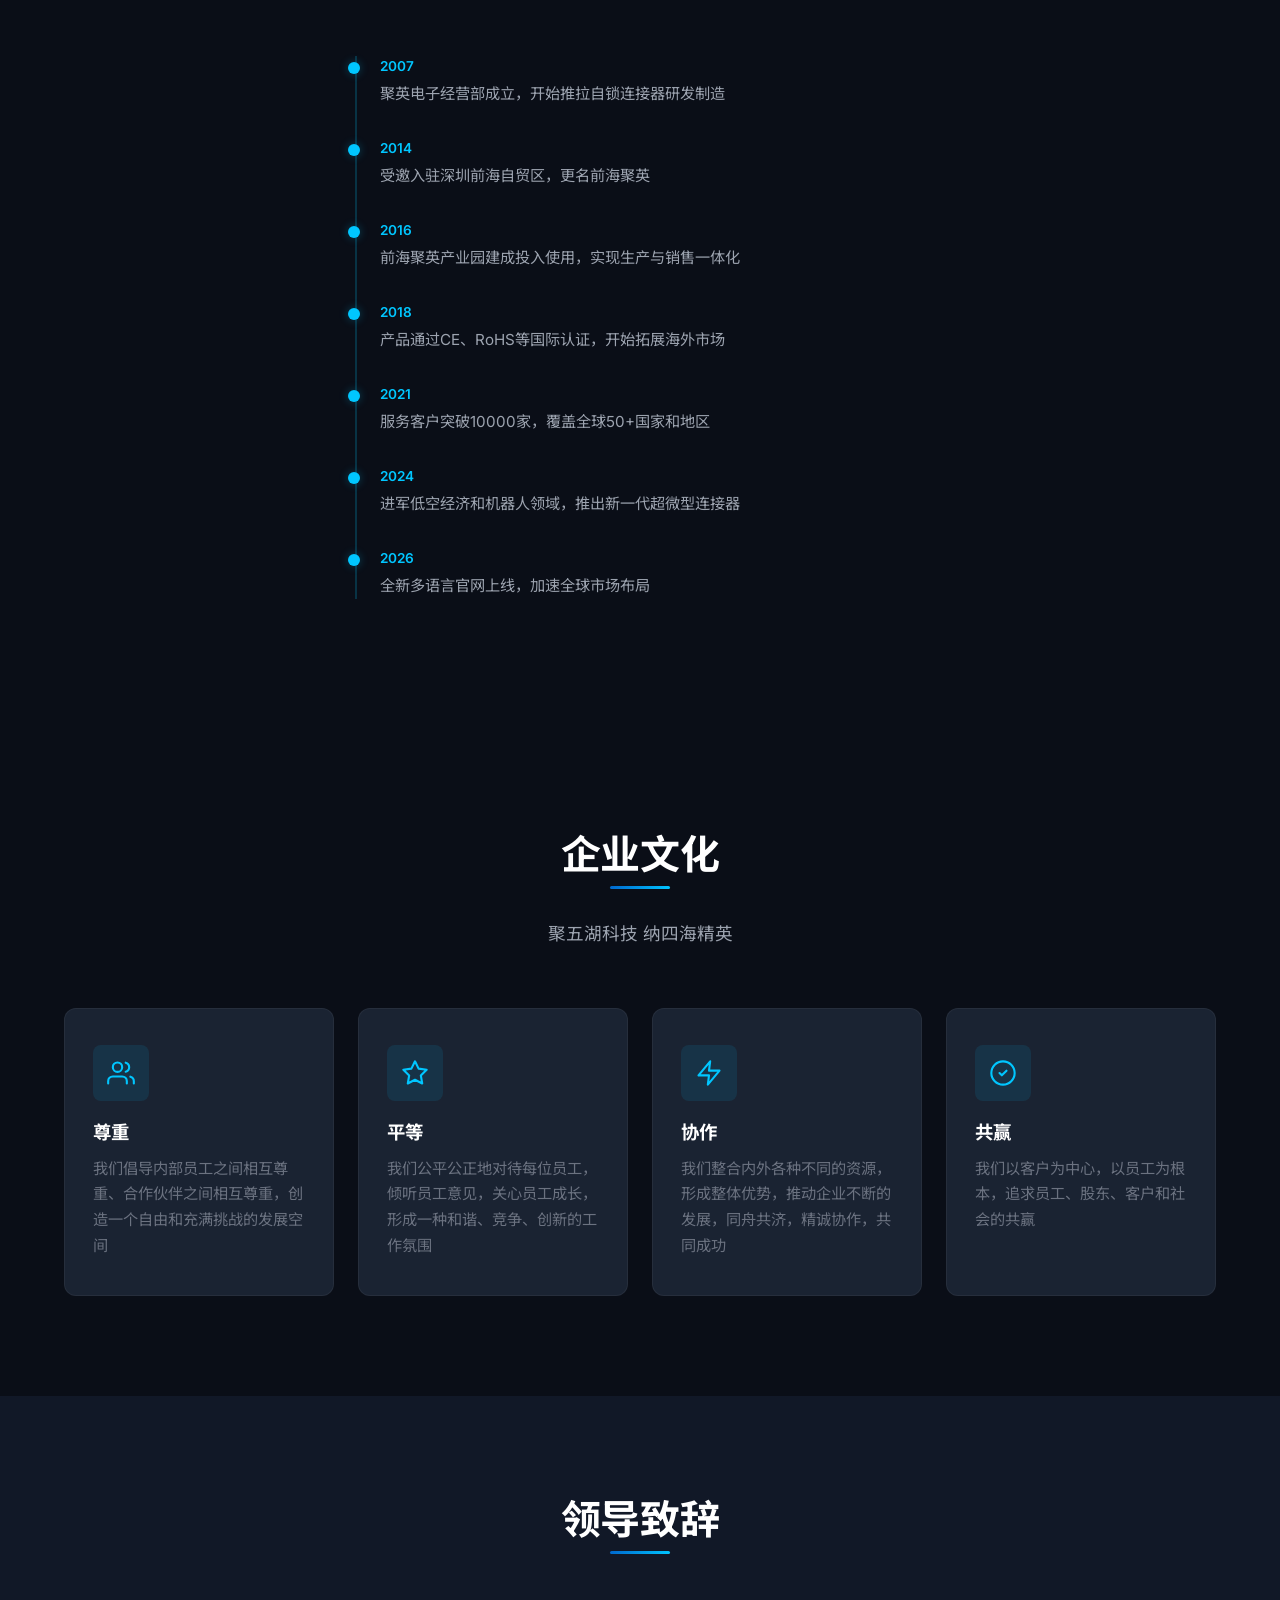
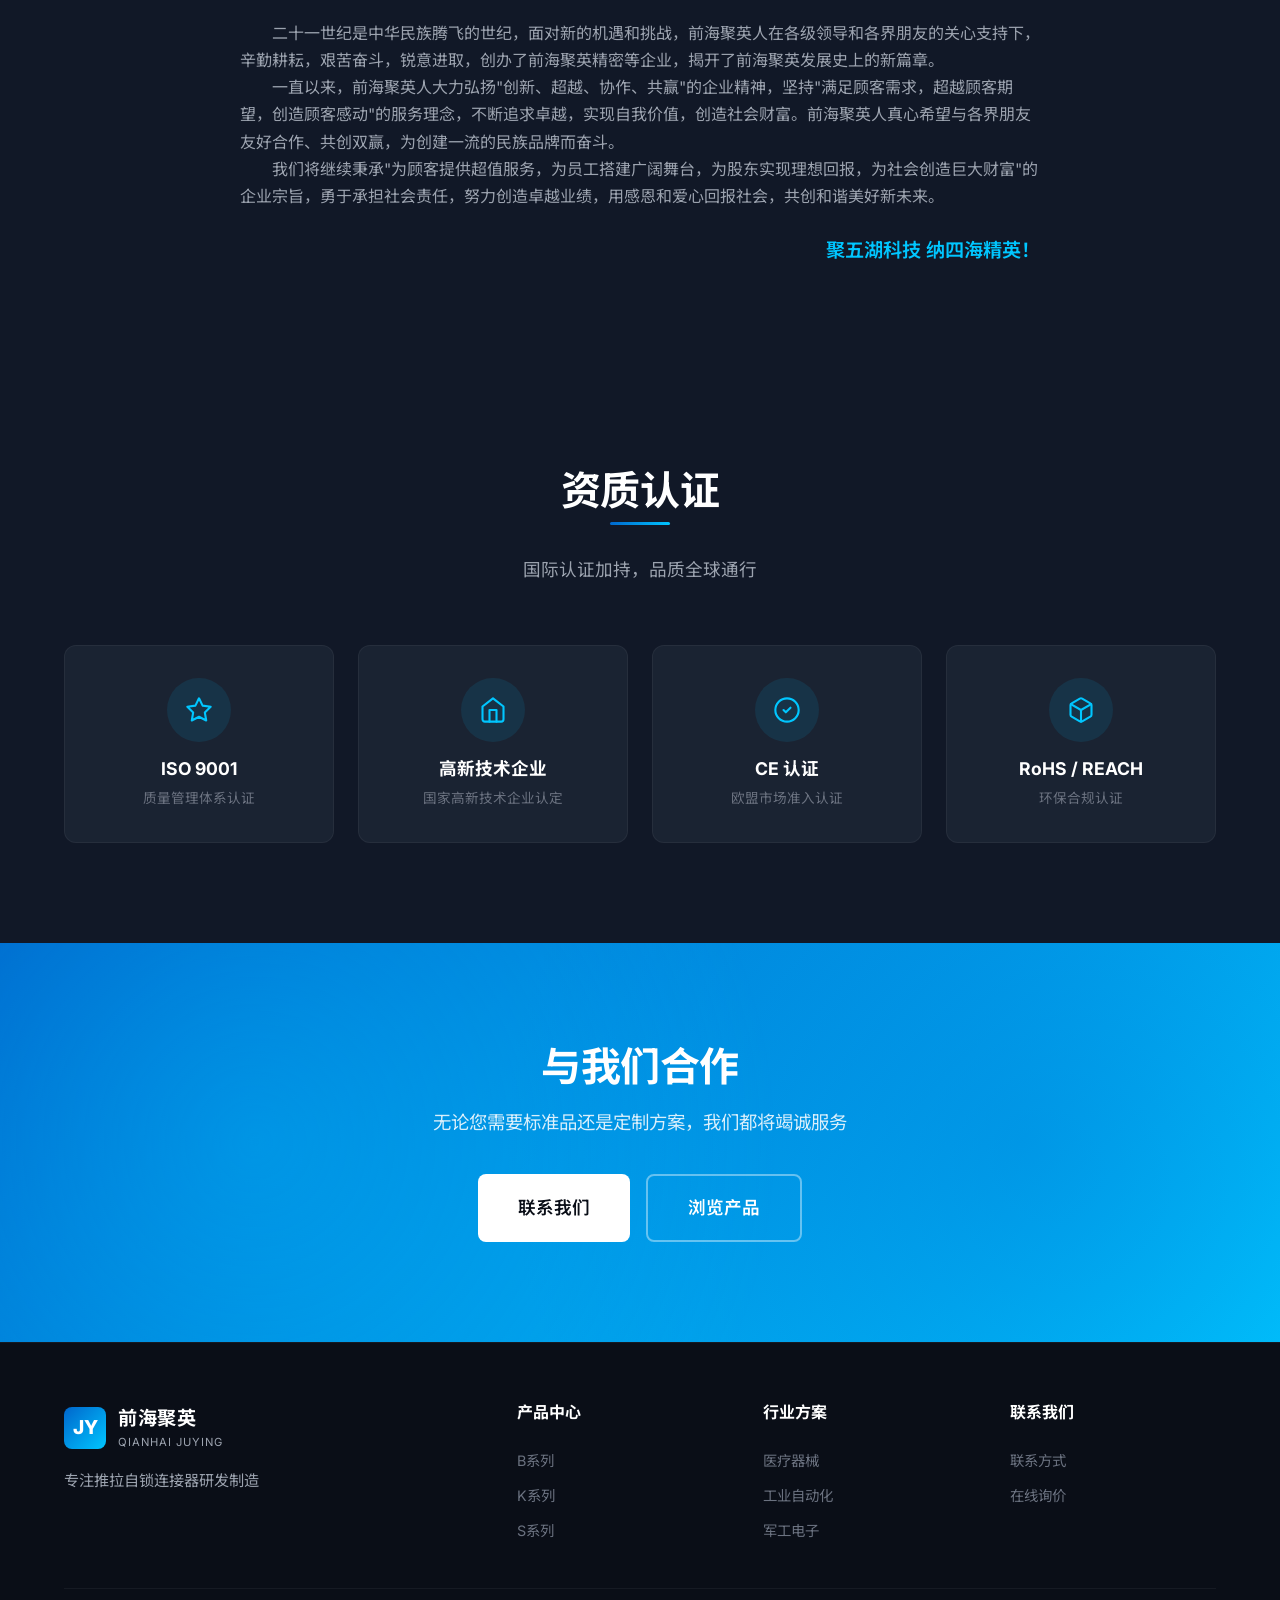
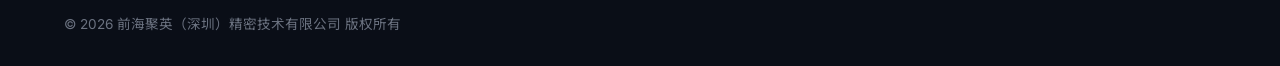
==== commit f3518170: "Update about/index.html - remove forbidden words, fix numbers, add SKU data" ====
--- a/about/index.html
+++ b/about/index.html
@@ -1,4 +1,4 @@
-<!DOCTYPE html>
+﻿<!DOCTYPE html>
 <html lang="zh-CN">
 <head>
   <meta charset="UTF-8">
@@ -56,7 +56,7 @@
         <div class="about-content">
           <h2>前海聚英（深圳）精密技术有限公司</h2>
           <p>前海聚英（深圳）精密技术有限公司始创于2007年3月31日。前海聚英的前身是聚英电子经营部，创始人本着"聚五湖科技 纳四海精英"的初衷设立了聚英公司，2014年收到来自深圳前海自贸区的邀请并受邀入驻前海自贸区。2020年拥有自己的产业园，实现生产与销售一体化。</p>
-          <p>主营：圆形连接器的研发与生产，产品远销海内外。途经十三年的积累，产品已达800多个系列、20000余款产品。产品广泛涉及到航空、航天、舰艇、兵器、通信、铁路、医疗器械、汽车、石油勘探、ROV深海作业机器人、工业机器人、工业相机图像传感、高精尖传感器、全球眼网络治安监控、自动化电子工具等领域，为海内外上万家客户定制了超8000款产品。</p>
+          <p>主营：圆形连接器的研发与生产，产品远销海内外。途经十三年的积累，产品已达800多个系列、3000余款产品。产品广泛涉及到航空、航天、舰艇、兵器、通信、铁路、医疗器械、汽车、石油勘探、ROV深海作业机器人、工业机器人、工业相机图像传感、高精尖传感器、全球眼网络治安监控、自动化电子工具等领域，为海内外上万家客户定制了超8000款产品。</p>
           <p>前海聚英励精图治在高精密连接器行业深挖工艺、苦研技术、实用创新等方向锐意进取、昂首阔进。争取为连接器领域奉献出自己的光芒，为客户的优秀产品在连接器以及线束方面保驾护航。公司拥有ISO 9001质量管理体系认证和国家高新技术企业认定。</p>
         </div>
       </div>
@@ -80,7 +80,7 @@
           <p style="color:var(--white);margin-top:8px;font-size:1rem;">专业团队</p>
         </div>
         <div class="cert-card" style="text-align:center;">
-          <div class="hero-stat-value" style="font-size:2.5rem;color:var(--accent);" data-count="800">0<span>+</span></div>
+          <div class="hero-stat-value" style="font-size:2.5rem;color:var(--accent);" data-count="600">0<span>+</span></div>
           <p style="color:var(--white);margin-top:8px;font-size:1rem;">产品系列</p>
         </div>
       </div>
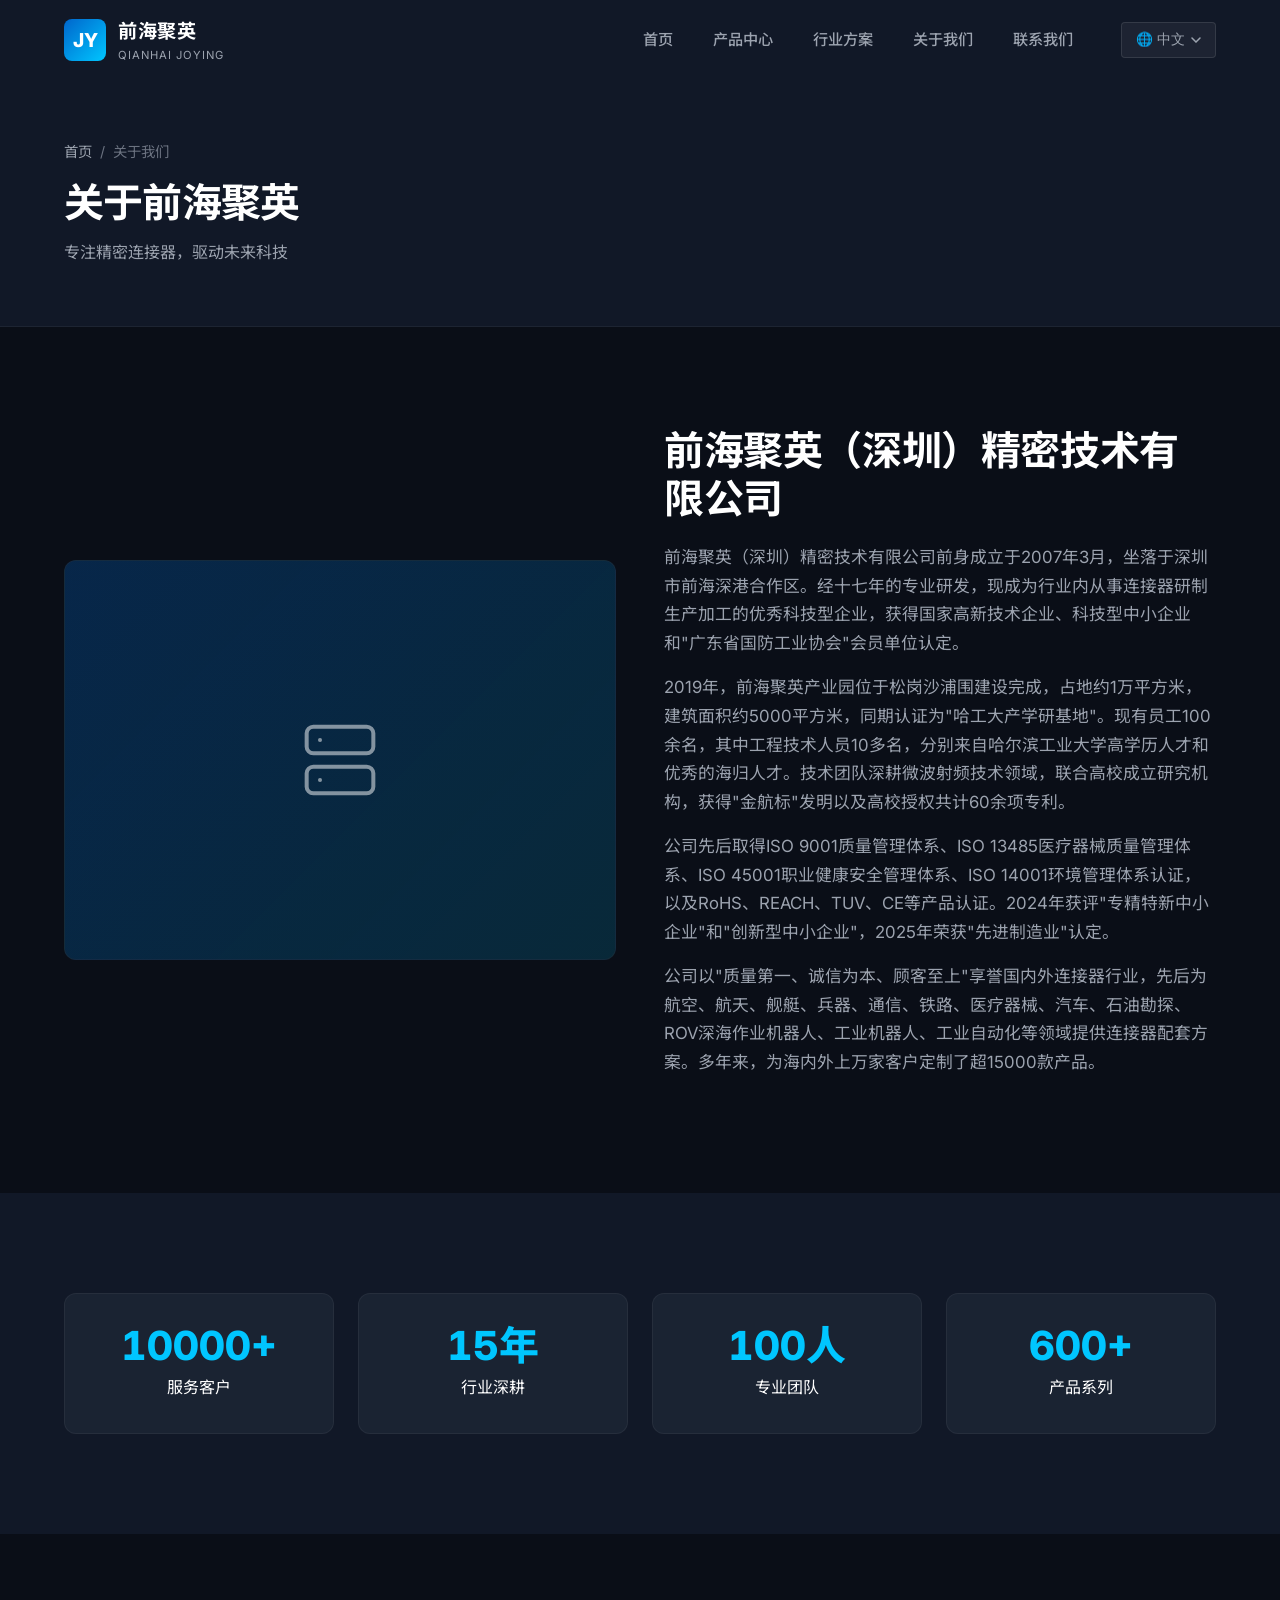
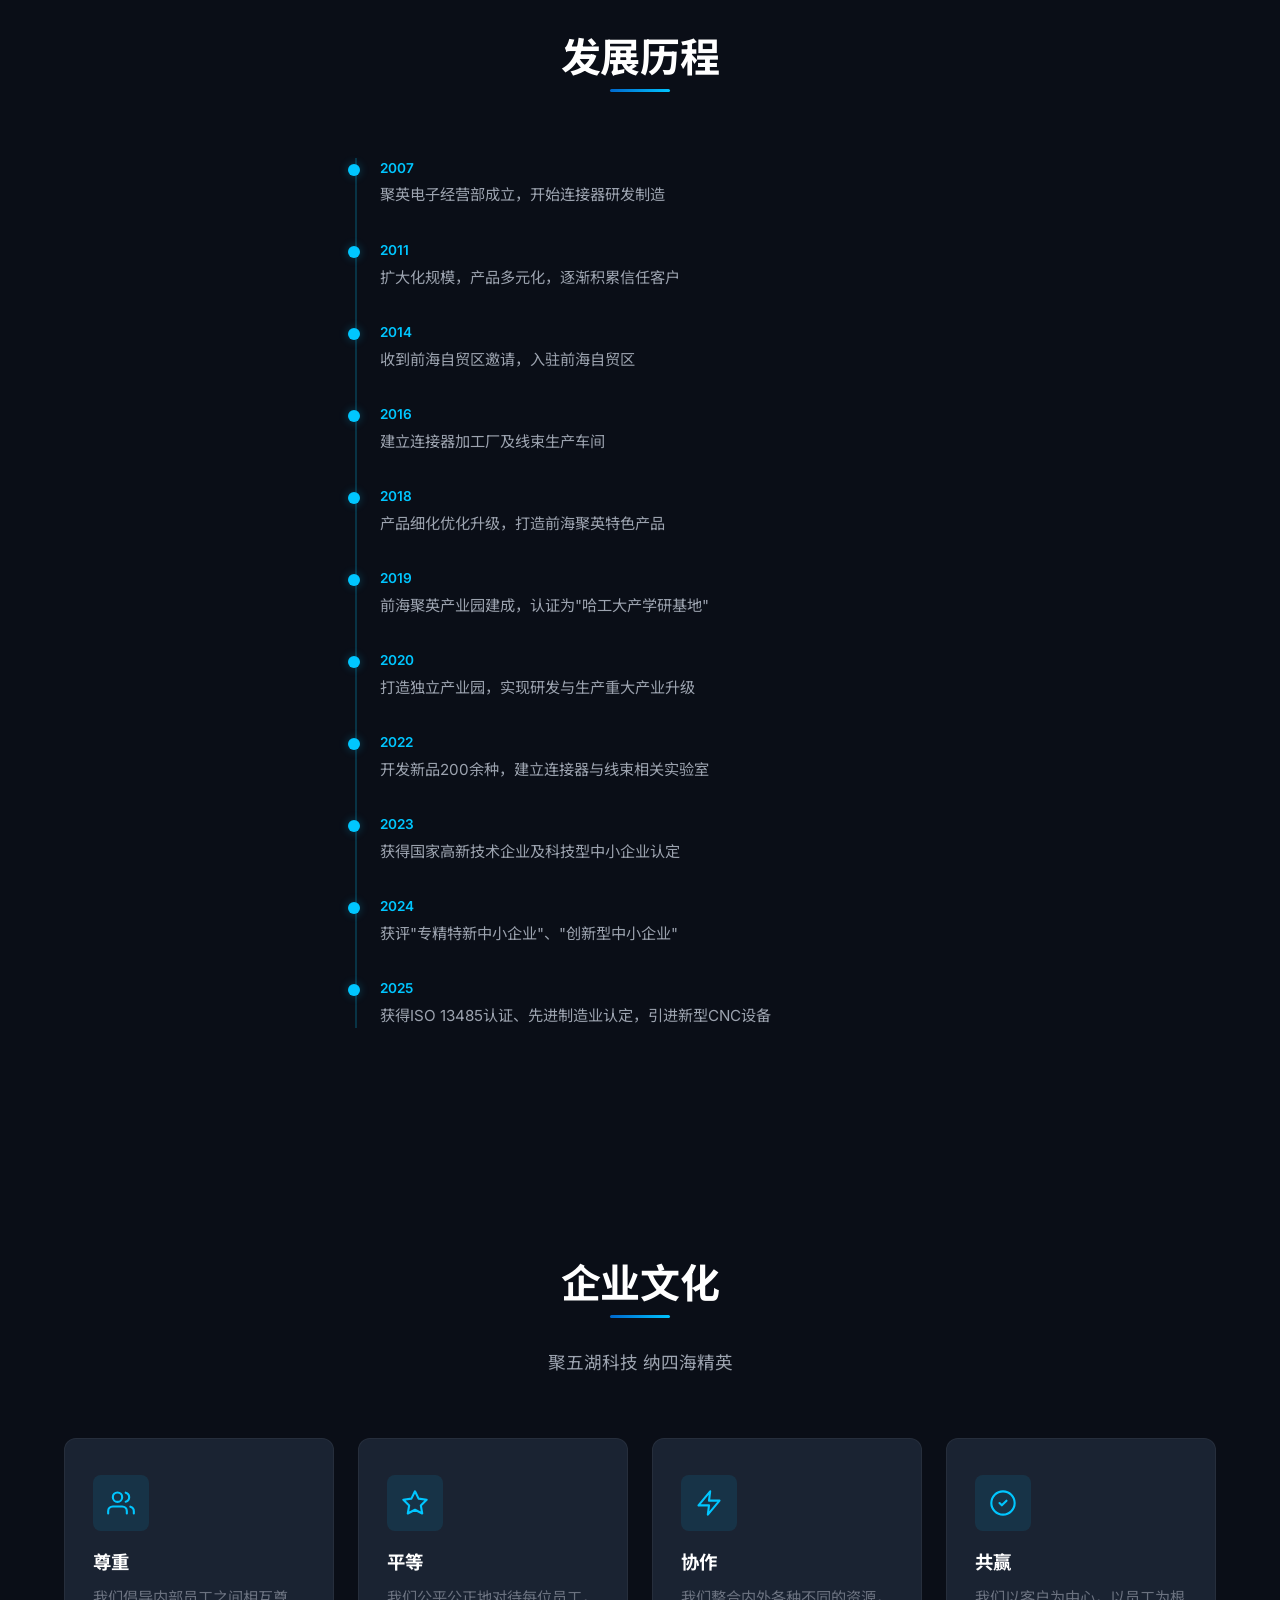
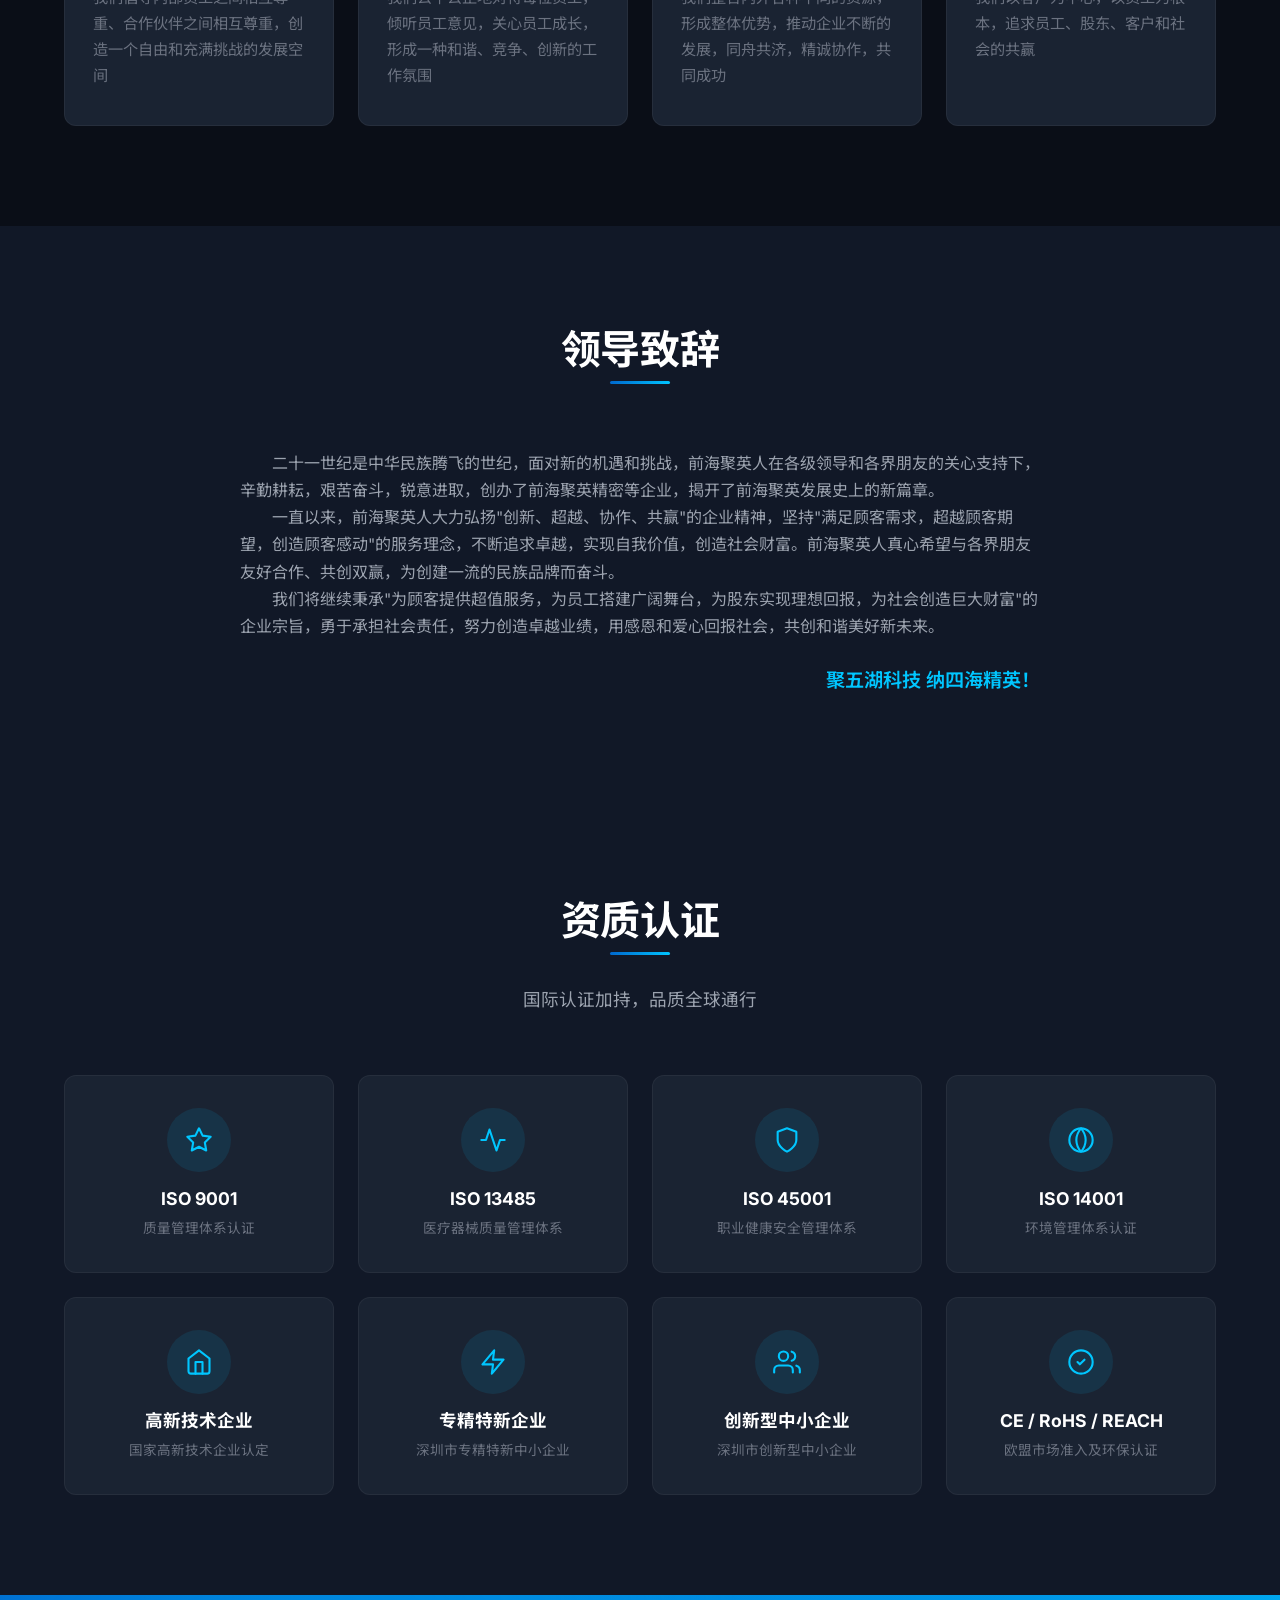
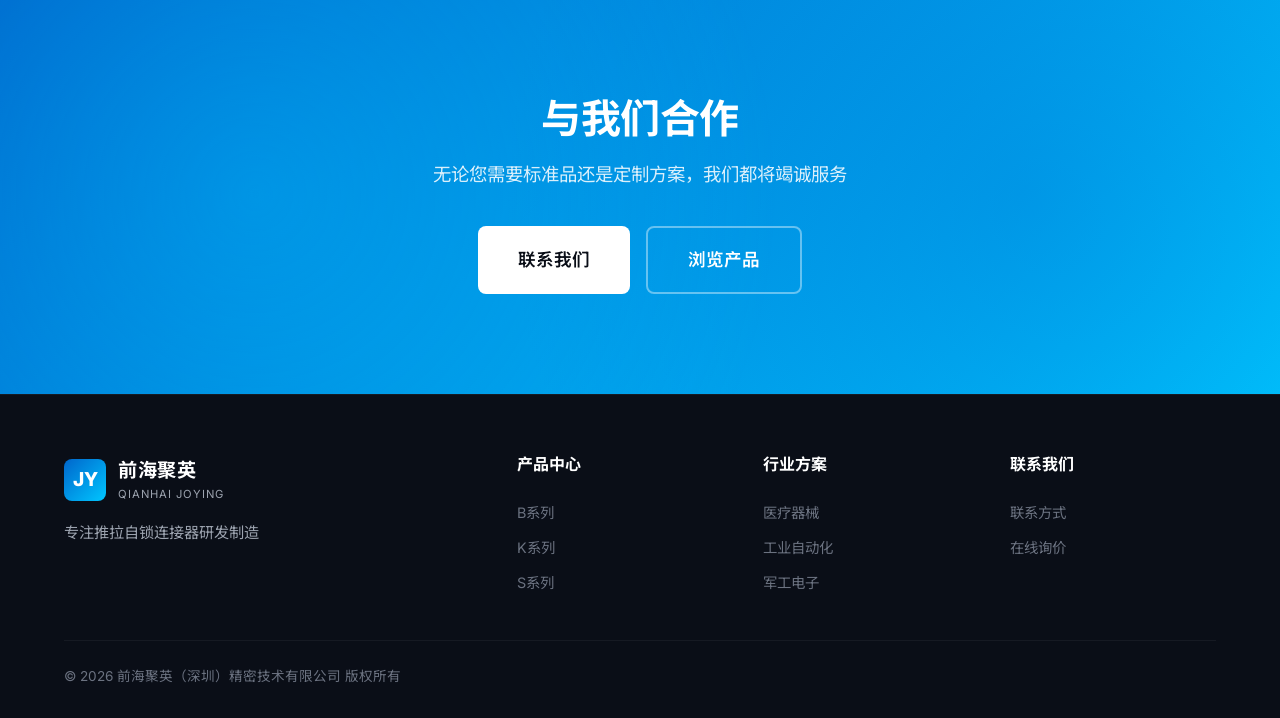
==== commit 70425a2b: "Update about/index.html - Complete website overhaul: gold VI, new logo, updated company info" ====
--- a/about/index.html
+++ b/about/index.html
@@ -15,7 +15,7 @@
 <body>
   <header class="header scrolled" id="header">
     <div class="container">
-      <a href="../" class="logo"><div class="logo-icon">JY</div><div class="logo-text">前海聚英<span>QIANHAI JUYING</span></div></a>
+      <a href="../" class="logo"><div class="logo-icon">JY</div><div class="logo-text">前海聚英<span>QIANHAI JOYING</span></div></a>
       <nav class="nav">
         <div class="nav-links" id="navLinks">
           <a href="../">首页</a><a href="../products/">产品中心</a><a href="../solutions/">行业方案</a><a href="../about/" class="active">关于我们</a><a href="../contact/">联系我们</a>
@@ -55,9 +55,10 @@
         </div>
         <div class="about-content">
           <h2>前海聚英（深圳）精密技术有限公司</h2>
-          <p>前海聚英（深圳）精密技术有限公司始创于2007年3月31日。前海聚英的前身是聚英电子经营部，创始人本着"聚五湖科技 纳四海精英"的初衷设立了聚英公司，2014年收到来自深圳前海自贸区的邀请并受邀入驻前海自贸区。2020年拥有自己的产业园，实现生产与销售一体化。</p>
-          <p>主营：圆形连接器的研发与生产，产品远销海内外。途经十三年的积累，产品已达800多个系列、3000余款产品。产品广泛涉及到航空、航天、舰艇、兵器、通信、铁路、医疗器械、汽车、石油勘探、ROV深海作业机器人、工业机器人、工业相机图像传感、高精尖传感器、全球眼网络治安监控、自动化电子工具等领域，为海内外上万家客户定制了超8000款产品。</p>
-          <p>前海聚英励精图治在高精密连接器行业深挖工艺、苦研技术、实用创新等方向锐意进取、昂首阔进。争取为连接器领域奉献出自己的光芒，为客户的优秀产品在连接器以及线束方面保驾护航。公司拥有ISO 9001质量管理体系认证和国家高新技术企业认定。</p>
+          <p>前海聚英（深圳）精密技术有限公司前身成立于2007年3月，坐落于深圳市前海深港合作区。经十七年的专业研发，现成为行业内从事连接器研制生产加工的优秀科技型企业，获得国家高新技术企业、科技型中小企业和"广东省国防工业协会"会员单位认定。</p>
+          <p>2019年，前海聚英产业园位于松岗沙浦围建设完成，占地约1万平方米，建筑面积约5000平方米，同期认证为"哈工大产学研基地"。现有员工100余名，其中工程技术人员10多名，分别来自哈尔滨工业大学高学历人才和优秀的海归人才。技术团队深耕微波射频技术领域，联合高校成立研究机构，获得"金航标"发明以及高校授权共计60余项专利。</p>
+          <p>公司先后取得ISO 9001质量管理体系、ISO 13485医疗器械质量管理体系、ISO 45001职业健康安全管理体系、ISO 14001环境管理体系认证，以及RoHS、REACH、TUV、CE等产品认证。2024年获评"专精特新中小企业"和"创新型中小企业"，2025年荣获"先进制造业"认定。</p>
+          <p>公司以"质量第一、诚信为本、顾客至上"享誉国内外连接器行业，先后为航空、航天、舰艇、兵器、通信、铁路、医疗器械、汽车、石油勘探、ROV深海作业机器人、工业机器人、工业自动化等领域提供连接器配套方案。多年来，为海内外上万家客户定制了超15000款产品。</p>
         </div>
       </div>
     </div>
@@ -97,31 +98,47 @@
         <div class="timeline">
           <div class="timeline-item">
             <div class="timeline-year">2007</div>
-            <div class="timeline-text">聚英电子经营部成立，开始推拉自锁连接器研发制造</div>
+            <div class="timeline-text">聚英电子经营部成立，开始连接器研发制造</div>
+          </div>
+          <div class="timeline-item">
+            <div class="timeline-year">2011</div>
+            <div class="timeline-text">扩大化规模，产品多元化，逐渐积累信任客户</div>
           </div>
           <div class="timeline-item">
             <div class="timeline-year">2014</div>
-            <div class="timeline-text">受邀入驻深圳前海自贸区，更名前海聚英</div>
+            <div class="timeline-text">收到前海自贸区邀请，入驻前海自贸区</div>
           </div>
           <div class="timeline-item">
             <div class="timeline-year">2016</div>
-            <div class="timeline-text">前海聚英产业园建成投入使用，实现生产与销售一体化</div>
+            <div class="timeline-text">建立连接器加工厂及线束生产车间</div>
           </div>
           <div class="timeline-item">
             <div class="timeline-year">2018</div>
-            <div class="timeline-text">产品通过CE、RoHS等国际认证，开始拓展海外市场</div>
-          </div>
-          <div class="timeline-item">
-            <div class="timeline-year">2021</div>
-            <div class="timeline-text">服务客户突破10000家，覆盖全球50+国家和地区</div>
+            <div class="timeline-text">产品细化优化升级，打造前海聚英特色产品</div>
+          </div>
+          <div class="timeline-item">
+            <div class="timeline-year">2019</div>
+            <div class="timeline-text">前海聚英产业园建成，认证为"哈工大产学研基地"</div>
+          </div>
+          <div class="timeline-item">
+            <div class="timeline-year">2020</div>
+            <div class="timeline-text">打造独立产业园，实现研发与生产重大产业升级</div>
+          </div>
+          <div class="timeline-item">
+            <div class="timeline-year">2022</div>
+            <div class="timeline-text">开发新品200余种，建立连接器与线束相关实验室</div>
+          </div>
+          <div class="timeline-item">
+            <div class="timeline-year">2023</div>
+            <div class="timeline-text">获得国家高新技术企业及科技型中小企业认定</div>
           </div>
           <div class="timeline-item">
             <div class="timeline-year">2024</div>
-            <div class="timeline-text">进军低空经济和机器人领域，推出新一代超微型连接器</div>
-          </div>
-          <div class="timeline-item">
-            <div class="timeline-year">2026</div>
-            <div class="timeline-text">全新多语言官网上线，加速全球市场布局</div>
+            <div class="timeline-text">获评"专精特新中小企业"、"创新型中小企业"</div>
+          </div>
+          <div class="timeline-item">
+            <div class="timeline-year">2025</div>
+            <div class="timeline-text">获得ISO 13485认证、先进制造业认定，引进新型CNC设备</div>
           </div>
         </div>
       </div>
@@ -192,9 +209,13 @@
       </div>
       <div class="cert-grid">
         <div class="cert-card fade-in"><div class="cert-icon"><svg width="28" height="28" viewBox="0 0 24 24" fill="none" stroke="currentColor" stroke-width="1.8" stroke-linecap="round" stroke-linejoin="round"><path d="M12 2l3.09 6.26L22 9.27l-5 4.87 1.18 6.88L12 17.77l-6.18 3.25L7 14.14 2 9.27l6.91-1.01L12 2z"/></svg></div><h4>ISO 9001</h4><p>质量管理体系认证</p></div>
+        <div class="cert-card fade-in"><div class="cert-icon"><svg width="28" height="28" viewBox="0 0 24 24" fill="none" stroke="currentColor" stroke-width="1.8" stroke-linecap="round" stroke-linejoin="round"><path d="M22 12h-4l-3 9L9 3l-3 9H2"/></svg></div><h4>ISO 13485</h4><p>医疗器械质量管理体系</p></div>
+        <div class="cert-card fade-in"><div class="cert-icon"><svg width="28" height="28" viewBox="0 0 24 24" fill="none" stroke="currentColor" stroke-width="1.8" stroke-linecap="round" stroke-linejoin="round"><path d="M12 22s8-4 8-10V5l-8-3-8 3v7c0 6 8 10 8 10z"/></svg></div><h4>ISO 45001</h4><p>职业健康安全管理体系</p></div>
+        <div class="cert-card fade-in"><div class="cert-icon"><svg width="28" height="28" viewBox="0 0 24 24" fill="none" stroke="currentColor" stroke-width="1.8" stroke-linecap="round" stroke-linejoin="round"><circle cx="12" cy="12" r="10"/><path d="M12 2a15.3 15.3 0 0 1 4 10 15.3 15.3 0 0 1-4 10 15.3 15.3 0 0 1-4-10A15.3 15.3 0 0 1 12 2z"/></svg></div><h4>ISO 14001</h4><p>环境管理体系认证</p></div>
         <div class="cert-card fade-in"><div class="cert-icon"><svg width="28" height="28" viewBox="0 0 24 24" fill="none" stroke="currentColor" stroke-width="1.8" stroke-linecap="round" stroke-linejoin="round"><path d="M3 9l9-7 9 7v11a2 2 0 0 1-2 2H5a2 2 0 0 1-2-2z"/><polyline points="9 22 9 12 15 12 15 22"/></svg></div><h4>高新技术企业</h4><p>国家高新技术企业认定</p></div>
-        <div class="cert-card fade-in"><div class="cert-icon"><svg width="28" height="28" viewBox="0 0 24 24" fill="none" stroke="currentColor" stroke-width="1.8" stroke-linecap="round" stroke-linejoin="round"><path d="M9 12l2 2 4-4"/><circle cx="12" cy="12" r="10"/></svg></div><h4>CE 认证</h4><p>欧盟市场准入认证</p></div>
-        <div class="cert-card fade-in"><div class="cert-icon"><svg width="28" height="28" viewBox="0 0 24 24" fill="none" stroke="currentColor" stroke-width="1.8" stroke-linecap="round" stroke-linejoin="round"><path d="M21 16V8a2 2 0 0 0-1-1.73l-7-4a2 2 0 0 0-2 0l-7 4A2 2 0 0 0 3 8v8a2 2 0 0 0 1 1.73l7 4a2 2 0 0 0 2 0l7-4A2 2 0 0 0 21 16z"/><polyline points="3.27 6.96 12 12.01 20.73 6.96"/><line x1="12" y1="22.08" x2="12" y2="12"/></svg></div><h4>RoHS / REACH</h4><p>环保合规认证</p></div>
+        <div class="cert-card fade-in"><div class="cert-icon"><svg width="28" height="28" viewBox="0 0 24 24" fill="none" stroke="currentColor" stroke-width="1.8" stroke-linecap="round" stroke-linejoin="round"><path d="M13 2L3 14h9l-1 8 10-12h-9l1-8z"/></svg></div><h4>专精特新企业</h4><p>深圳市专精特新中小企业</p></div>
+        <div class="cert-card fade-in"><div class="cert-icon"><svg width="28" height="28" viewBox="0 0 24 24" fill="none" stroke="currentColor" stroke-width="1.8" stroke-linecap="round" stroke-linejoin="round"><path d="M17 21v-2a4 4 0 0 0-4-4H5a4 4 0 0 0-4 4v2"/><circle cx="9" cy="7" r="4"/><path d="M23 21v-2a4 4 0 0 0-3-3.87"/><path d="M16 3.13a4 4 0 0 1 0 7.75"/></svg></div><h4>创新型中小企业</h4><p>深圳市创新型中小企业</p></div>
+        <div class="cert-card fade-in"><div class="cert-icon"><svg width="28" height="28" viewBox="0 0 24 24" fill="none" stroke="currentColor" stroke-width="1.8" stroke-linecap="round" stroke-linejoin="round"><path d="M9 12l2 2 4-4"/><circle cx="12" cy="12" r="10"/></svg></div><h4>CE / RoHS / REACH</h4><p>欧盟市场准入及环保认证</p></div>
       </div>
     </div>
   </section>
@@ -216,7 +237,7 @@
   <footer class="footer">
     <div class="container">
       <div class="footer-grid">
-        <div class="footer-brand"><a href="../" class="logo"><div class="logo-icon">JY</div><div class="logo-text">前海聚英<span>QIANHAI JUYING</span></div></a><p>专注推拉自锁连接器研发制造</p></div>
+        <div class="footer-brand"><a href="../" class="logo"><div class="logo-icon">JY</div><div class="logo-text">前海聚英<span>QIANHAI JOYING</span></div></a><p>专注推拉自锁连接器研发制造</p></div>
         <div class="footer-column"><h4>产品中心</h4><a href="../products/b-series/">B系列</a><a href="../products/k-series/">K系列</a><a href="../products/s-series/">S系列</a></div>
         <div class="footer-column"><h4>行业方案</h4><a href="/solutions/#medical">医疗器械</a><a href="/solutions/#industrial">工业自动化</a><a href="/solutions/#military">军工电子</a></div>
         <div class="footer-column"><h4>联系我们</h4><a href="../contact/">联系方式</a><a href="/contact/#inquiry">在线询价</a></div>
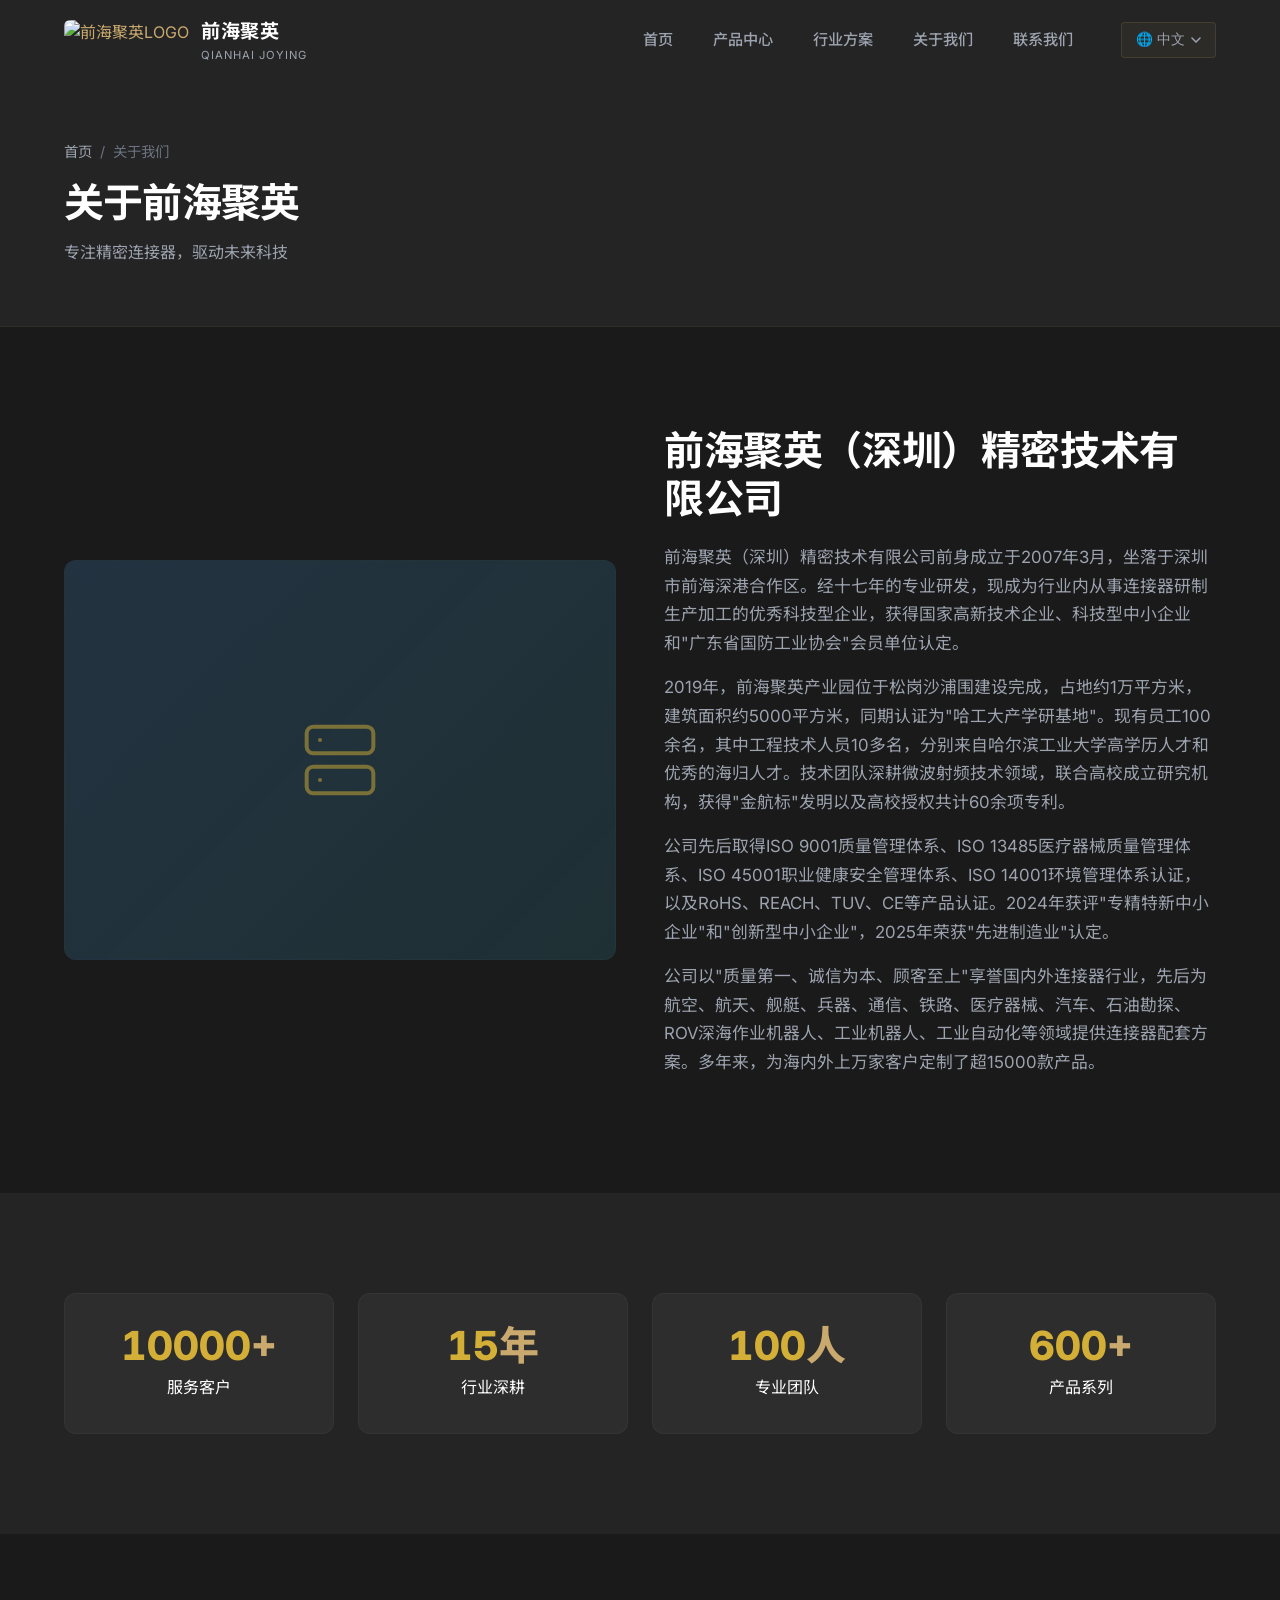
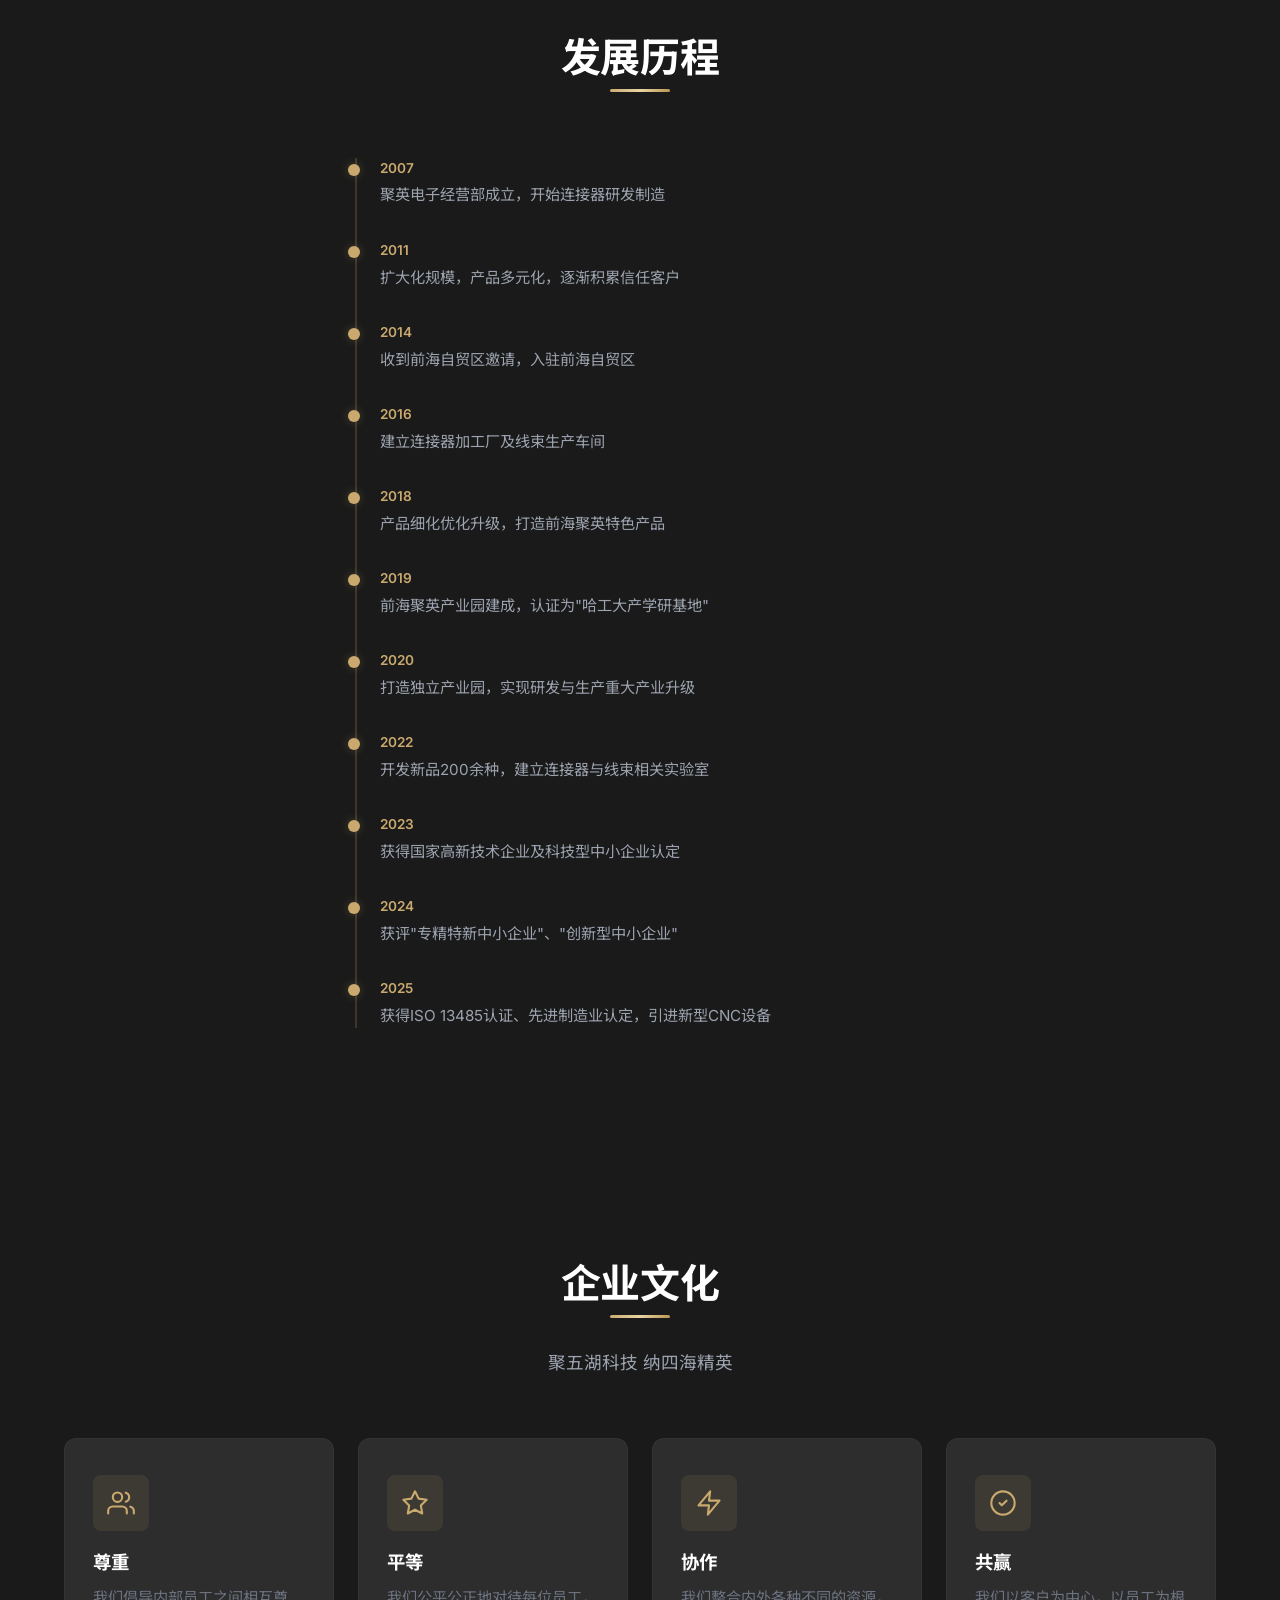
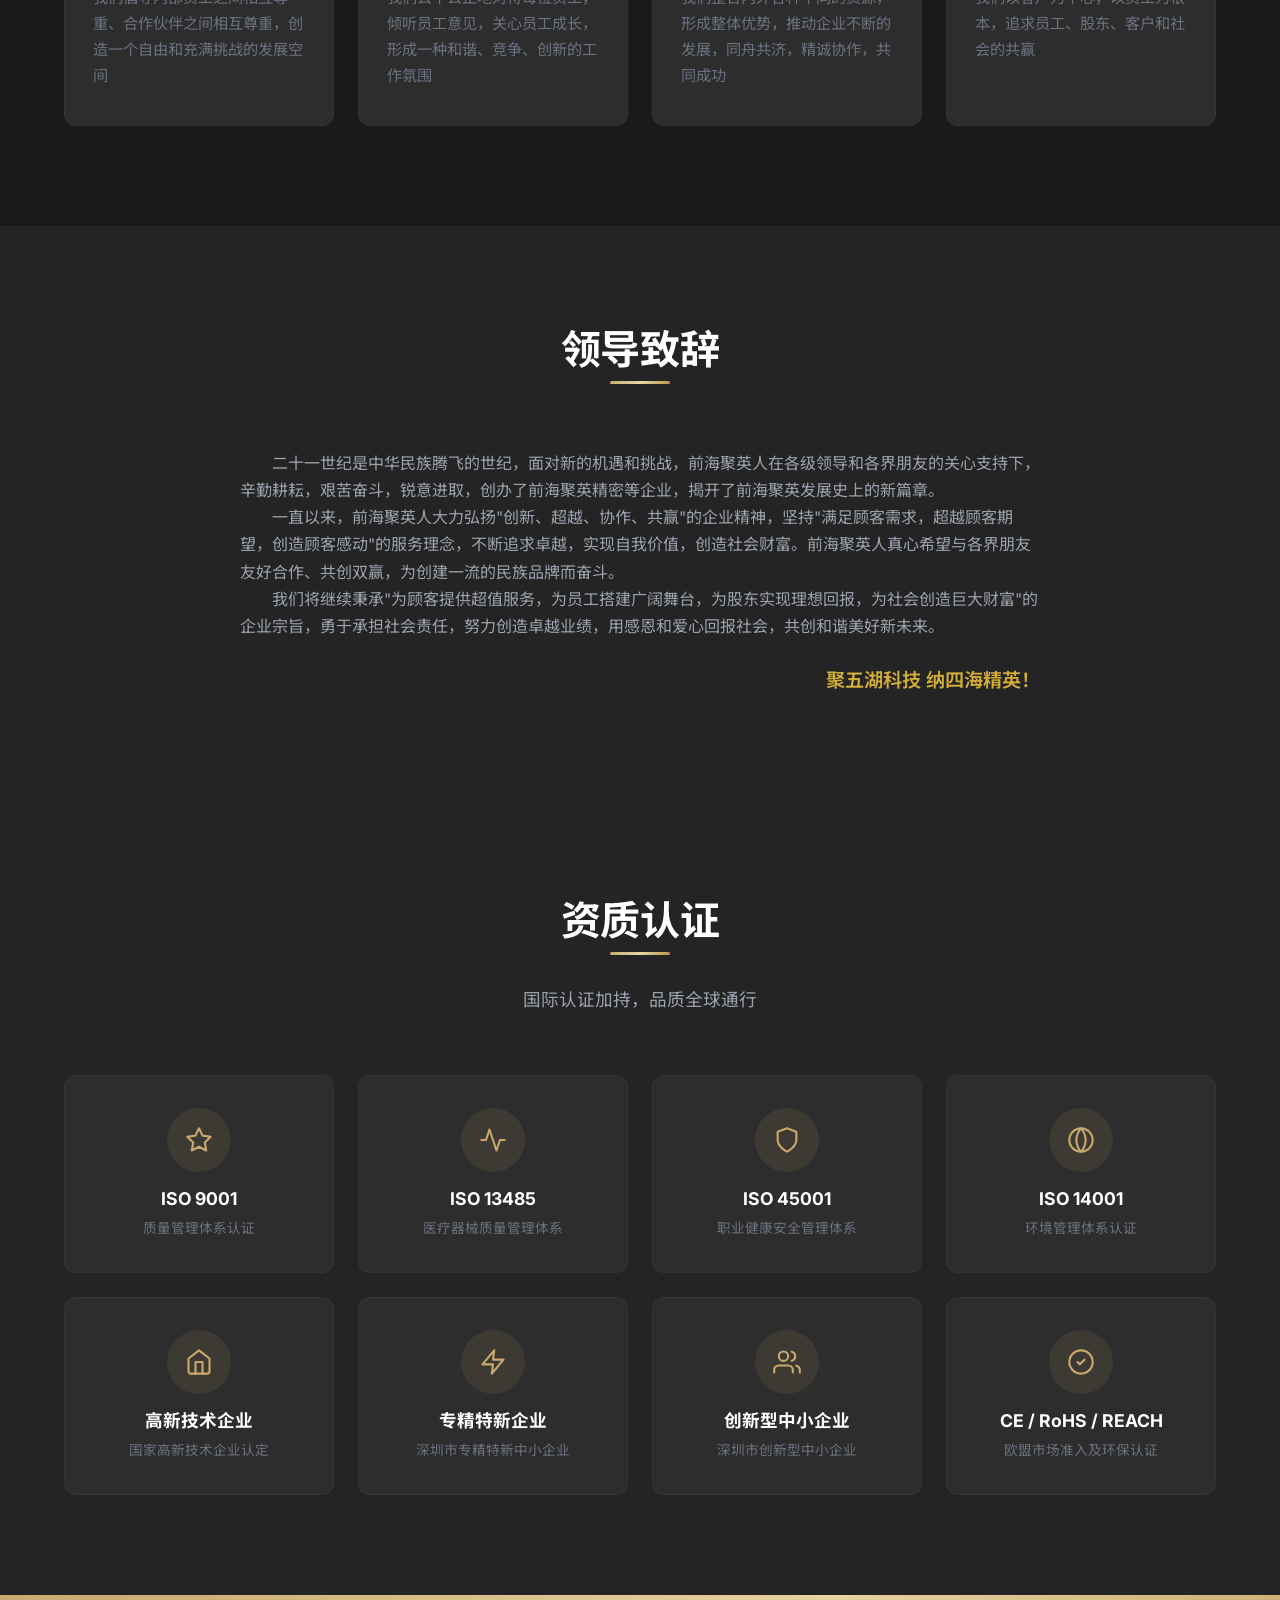
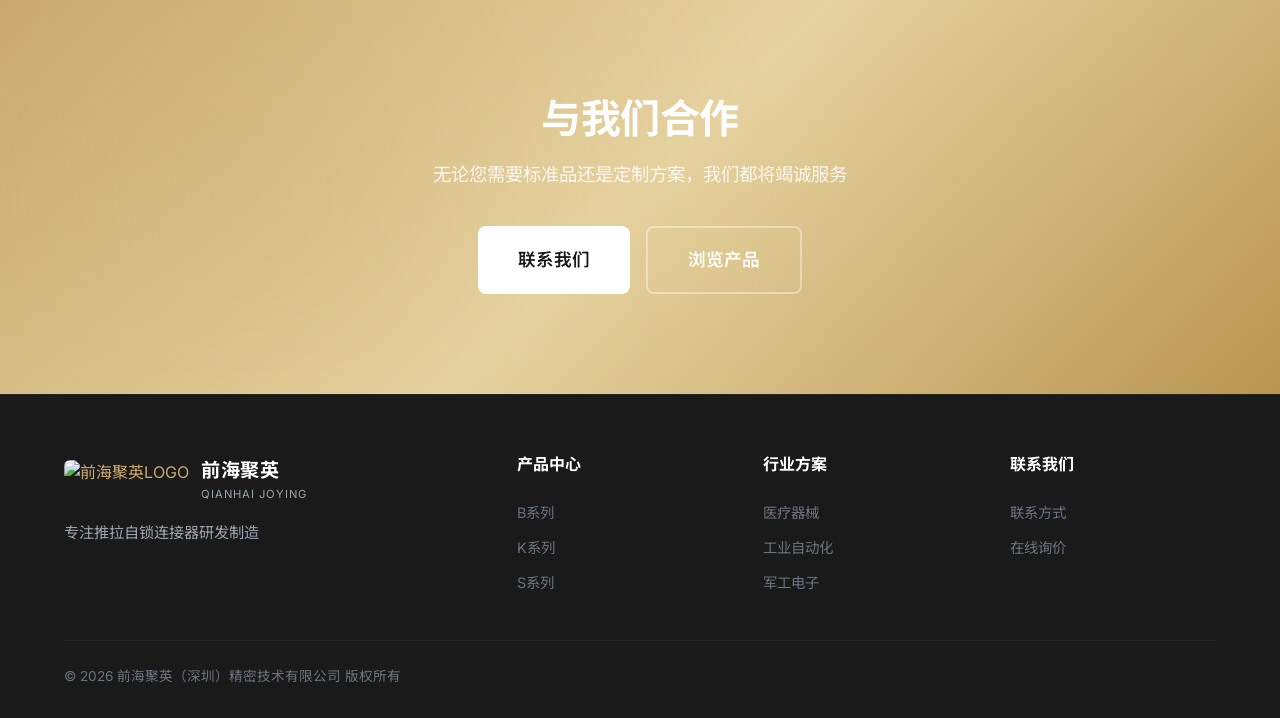
==== commit 2f87ba85: "Update about/index.html - Complete website overhaul: gold VI, new logo, updated company info" ====
--- a/about/index.html
+++ b/about/index.html
@@ -15,7 +15,7 @@
 <body>
   <header class="header scrolled" id="header">
     <div class="container">
-      <a href="../" class="logo"><div class="logo-icon">JY</div><div class="logo-text">前海聚英<span>QIANHAI JOYING</span></div></a>
+      <a href="../" class="logo"><img src="../assets/images/logo-3d.jpg" alt="前海聚英LOGO" class="logo-img" style="height:40px;border-radius:6px;"><div class="logo-text">前海聚英<span>QIANHAI JOYING</span></div></a>
       <nav class="nav">
         <div class="nav-links" id="navLinks">
           <a href="../">首页</a><a href="../products/">产品中心</a><a href="../solutions/">行业方案</a><a href="../about/" class="active">关于我们</a><a href="../contact/">联系我们</a>
@@ -237,7 +237,7 @@
   <footer class="footer">
     <div class="container">
       <div class="footer-grid">
-        <div class="footer-brand"><a href="../" class="logo"><div class="logo-icon">JY</div><div class="logo-text">前海聚英<span>QIANHAI JOYING</span></div></a><p>专注推拉自锁连接器研发制造</p></div>
+        <div class="footer-brand"><a href="../" class="logo"><img src="../assets/images/logo-3d.jpg" alt="前海聚英LOGO" class="logo-img" style="height:40px;border-radius:6px;"><div class="logo-text">前海聚英<span>QIANHAI JOYING</span></div></a><p>专注推拉自锁连接器研发制造</p></div>
         <div class="footer-column"><h4>产品中心</h4><a href="../products/b-series/">B系列</a><a href="../products/k-series/">K系列</a><a href="../products/s-series/">S系列</a></div>
         <div class="footer-column"><h4>行业方案</h4><a href="/solutions/#medical">医疗器械</a><a href="/solutions/#industrial">工业自动化</a><a href="/solutions/#military">军工电子</a></div>
         <div class="footer-column"><h4>联系我们</h4><a href="../contact/">联系方式</a><a href="/contact/#inquiry">在线询价</a></div>
--- a/assets/css/style.css
+++ b/assets/css/style.css
@@ -3,17 +3,17 @@
    风格：高科技感、高端现代
    ============================================ */
 
-/* CSS Variables */
+/* CSS Variables - VI: 灰色底 + 金色字 */
 :root {
-  --primary: #0066CC;
-  --primary-dark: #004A99;
-  --primary-light: #3399FF;
-  --accent: #00C6FF;
-  --accent-glow: rgba(0, 198, 255, 0.3);
-  --dark: #0A0E17;
-  --dark-2: #111827;
-  --dark-3: #1A2332;
-  --dark-4: #243044;
+  --primary: #C9A96E;
+  --primary-dark: #B8944F;
+  --primary-light: #E8D5A3;
+  --accent: #D4AF37;
+  --accent-glow: rgba(201, 169, 110, 0.3);
+  --dark: #1A1A1A;
+  --dark-2: #242424;
+  --dark-3: #2D2D2D;
+  --dark-4: #3A3A3A;
   --gray-1: #6B7280;
   --gray-2: #9CA3AF;
   --gray-3: #D1D5DB;
@@ -22,13 +22,14 @@
   --success: #10B981;
   --warning: #F59E0B;
   --danger: #EF4444;
-  --gradient-primary: linear-gradient(135deg, #0066CC 0%, #00C6FF 100%);
-  --gradient-dark: linear-gradient(135deg, #0A0E17 0%, #1A2332 100%);
-  --gradient-hero: linear-gradient(135deg, rgba(10, 14, 23, 0.95) 0%, rgba(26, 35, 50, 0.9) 100%);
-  --shadow-sm: 0 1px 3px rgba(0,0,0,0.12), 0 1px 2px rgba(0,0,0,0.06);
-  --shadow-md: 0 4px 6px rgba(0,0,0,0.15), 0 2px 4px rgba(0,0,0,0.12);
-  --shadow-lg: 0 10px 25px rgba(0,0,0,0.2), 0 6px 10px rgba(0,0,0,0.15);
-  --shadow-glow: 0 0 20px rgba(0, 198, 255, 0.15);
+  --gradient-primary: linear-gradient(135deg, #C9A96E 0%, #E8D5A3 50%, #B8944F 100%);
+  --gradient-gold: linear-gradient(135deg, #C9A96E 0%, #E8D5A3 50%, #B8944F 100%);
+  --gradient-dark: linear-gradient(135deg, #1A1A1A 0%, #2D2D2D 100%);
+  --gradient-hero: linear-gradient(135deg, rgba(26, 26, 26, 0.98) 0%, rgba(45, 45, 45, 0.95) 100%);
+  --shadow-sm: 0 1px 3px rgba(0,0,0,0.2), 0 1px 2px rgba(0,0,0,0.15);
+  --shadow-md: 0 4px 6px rgba(0,0,0,0.25), 0 2px 4px rgba(0,0,0,0.2);
+  --shadow-lg: 0 10px 25px rgba(0,0,0,0.3), 0 6px 10px rgba(0,0,0,0.25);
+  --shadow-glow: 0 0 20px rgba(201, 169, 110, 0.15);
   --radius-sm: 4px;
   --radius-md: 8px;
   --radius-lg: 12px;
@@ -63,7 +64,7 @@
 }
 
 a {
-  color: var(--accent);
+  color: var(--primary);
   text-decoration: none;
   transition: var(--transition);
 }
@@ -137,7 +138,7 @@
   transform: translateX(-50%);
   width: 60px;
   height: 3px;
-  background: var(--gradient-primary);
+  background: var(--gradient-gold);
   border-radius: 2px;
 }
 
@@ -177,26 +178,26 @@
 
 .btn-primary {
   background: var(--gradient-primary);
-  color: var(--white);
-  box-shadow: 0 4px 15px rgba(0, 102, 204, 0.4);
+  color: var(--dark);
+  box-shadow: 0 4px 15px rgba(201, 169, 110, 0.4);
 }
 
 .btn-primary:hover {
   transform: translateY(-2px);
-  box-shadow: 0 6px 25px rgba(0, 102, 204, 0.5);
-  color: var(--white);
+  box-shadow: 0 6px 25px rgba(201, 169, 110, 0.5);
+  color: var(--dark);
 }
 
 .btn-outline {
   background: transparent;
-  color: var(--accent);
-  border: 2px solid var(--accent);
+  color: var(--primary);
+  border: 2px solid var(--primary);
 }
 
 .btn-outline:hover {
-  background: rgba(0, 198, 255, 0.1);
+  background: rgba(201, 169, 110, 0.1);
   transform: translateY(-2px);
-  color: var(--accent);
+  color: var(--primary);
 }
 
 .btn-white {
@@ -236,9 +237,9 @@
 }
 
 .header.scrolled {
-  background: rgba(10, 14, 23, 0.95);
+  background: rgba(26, 26, 26, 0.95);
   backdrop-filter: blur(20px);
-  border-bottom: 1px solid rgba(255,255,255,0.05);
+  border-bottom: 1px solid rgba(201, 169, 110, 0.1);
   padding: 10px 0;
 }
 
@@ -258,14 +259,14 @@
 .logo-icon {
   width: 42px;
   height: 42px;
-  background: var(--gradient-primary);
+  background: var(--gradient-gold);
   border-radius: var(--radius-md);
   display: flex;
   align-items: center;
   justify-content: center;
   font-weight: 800;
   font-size: 1.2rem;
-  color: var(--white);
+  color: var(--dark);
 }
 
 .logo-text {
@@ -307,7 +308,7 @@
 .nav-links a:hover,
 .nav-links a.active {
   color: var(--white);
-  background: rgba(255,255,255,0.05);
+  background: rgba(201, 169, 110, 0.1);
 }
 
 /* Language Switcher */
@@ -320,8 +321,8 @@
   align-items: center;
   gap: 6px;
   padding: 8px 14px;
-  background: rgba(255,255,255,0.05);
-  border: 1px solid rgba(255,255,255,0.1);
+  background: rgba(201, 169, 110, 0.05);
+  border: 1px solid rgba(201, 169, 110, 0.15);
   border-radius: var(--radius-sm);
   color: var(--gray-2);
   font-size: 0.85rem;
@@ -330,7 +331,7 @@
 }
 
 .lang-btn:hover {
-  background: rgba(255,255,255,0.1);
+  background: rgba(201, 169, 110, 0.1);
   color: var(--white);
 }
 
@@ -347,7 +348,7 @@
   top: calc(100% + 8px);
   right: 0;
   background: var(--dark-3);
-  border: 1px solid rgba(255,255,255,0.1);
+  border: 1px solid rgba(201, 169, 110, 0.12);
   border-radius: var(--radius-md);
   padding: 8px;
   min-width: 140px;
@@ -377,13 +378,13 @@
 }
 
 .lang-dropdown a:hover {
-  background: rgba(0, 198, 255, 0.1);
+  background: rgba(201, 169, 110, 0.1);
   color: var(--white);
 }
 
 .lang-dropdown a.active {
-  color: var(--accent);
-  background: rgba(0, 198, 255, 0.08);
+  color: var(--primary);
+  background: rgba(201, 169, 110, 0.08);
 }
 
 /* Mobile Menu Toggle */
@@ -419,17 +420,17 @@
   position: absolute;
   inset: 0;
   background:
-    radial-gradient(ellipse at 20% 50%, rgba(0, 102, 204, 0.15) 0%, transparent 50%),
-    radial-gradient(ellipse at 80% 20%, rgba(0, 198, 255, 0.1) 0%, transparent 50%),
-    radial-gradient(ellipse at 50% 80%, rgba(0, 102, 204, 0.08) 0%, transparent 50%);
+    radial-gradient(ellipse at 20% 50%, rgba(201, 169, 110, 0.12) 0%, transparent 50%),
+    radial-gradient(ellipse at 80% 20%, rgba(201, 169, 110, 0.08) 0%, transparent 50%),
+    radial-gradient(ellipse at 50% 80%, rgba(201, 169, 110, 0.06) 0%, transparent 50%);
 }
 
 .hero-grid {
   position: absolute;
   inset: 0;
   background-image:
-    linear-gradient(rgba(0, 198, 255, 0.03) 1px, transparent 1px),
-    linear-gradient(90deg, rgba(0, 198, 255, 0.03) 1px, transparent 1px);
+    linear-gradient(rgba(201, 169, 110, 0.03) 1px, transparent 1px),
+    linear-gradient(90deg, rgba(201, 169, 110, 0.03) 1px, transparent 1px);
   background-size: 60px 60px;
   mask-image: radial-gradient(ellipse at center, black 30%, transparent 70%);
 }
@@ -453,8 +454,8 @@
   align-items: center;
   gap: 8px;
   padding: 8px 18px;
-  background: rgba(0, 198, 255, 0.1);
-  border: 1px solid rgba(0, 198, 255, 0.2);
+  background: rgba(201, 169, 110, 0.1);
+  border: 1px solid rgba(201, 169, 110, 0.25);
   border-radius: 50px;
   font-size: 0.85rem;
   color: var(--accent);
@@ -465,7 +466,7 @@
 .hero-badge-dot {
   width: 8px;
   height: 8px;
-  background: var(--accent);
+  background: var(--primary);
   border-radius: 50%;
   animation: pulse-dot 2s infinite;
 }
@@ -519,7 +520,7 @@
 }
 
 .hero-stat-value span {
-  color: var(--accent);
+  color: var(--primary);
 }
 
 .hero-stat-label {
@@ -543,7 +544,7 @@
 
 .connector-ring {
   position: absolute;
-  border: 2px solid rgba(0, 198, 255, 0.15);
+  border: 2px solid rgba(201, 169, 110, 0.15);
   border-radius: 50%;
   animation: rotate-slow 20s linear infinite;
 }
@@ -562,7 +563,7 @@
   left: 12.5%;
   animation-direction: reverse;
   animation-duration: 15s;
-  border-color: rgba(0, 102, 204, 0.2);
+  border-color: rgba(201, 169, 110, 0.2);
 }
 
 .connector-ring:nth-child(3) {
@@ -571,7 +572,7 @@
   top: 25%;
   left: 25%;
   animation-duration: 10s;
-  border-color: rgba(0, 198, 255, 0.25);
+  border-color: rgba(201, 169, 110, 0.25);
 }
 
 .connector-center {
@@ -586,7 +587,7 @@
   display: flex;
   align-items: center;
   justify-content: center;
-  box-shadow: 0 0 60px rgba(0, 102, 204, 0.4), 0 0 120px rgba(0, 198, 255, 0.2);
+  box-shadow: 0 0 60px rgba(201, 169, 110, 0.4), 0 0 120px rgba(201, 169, 110, 0.2);
 }
 
 .connector-center svg {
@@ -599,9 +600,9 @@
   position: absolute;
   width: 10px;
   height: 10px;
-  background: var(--accent);
+  background: var(--primary);
   border-radius: 50%;
-  box-shadow: 0 0 10px var(--accent);
+  box-shadow: 0 0 10px var(--primary);
 }
 
 .connector-dot:nth-child(5) { top: 5%; left: 50%; }
@@ -625,7 +626,7 @@
 
 .feature-card {
   background: var(--dark-3);
-  border: 1px solid rgba(255,255,255,0.05);
+  border: 1px solid rgba(201, 169, 110, 0.06);
   border-radius: var(--radius-lg);
   padding: 36px 28px;
   transition: var(--transition);
@@ -647,7 +648,7 @@
 
 .feature-card:hover {
   transform: translateY(-4px);
-  border-color: rgba(0, 198, 255, 0.15);
+  border-color: rgba(201, 169, 110, 0.15);
   box-shadow: var(--shadow-glow);
 }
 
@@ -658,13 +659,13 @@
 .feature-icon {
   width: 56px;
   height: 56px;
-  background: rgba(0, 198, 255, 0.1);
+  background: rgba(201, 169, 110, 0.1);
   border-radius: var(--radius-md);
   display: flex;
   align-items: center;
   justify-content: center;
   margin-bottom: 20px;
-  color: var(--accent);
+  color: var(--primary);
 }
 
 .feature-icon svg {
@@ -693,7 +694,7 @@
 
 .product-card {
   background: var(--dark-3);
-  border: 1px solid rgba(255,255,255,0.05);
+  border: 1px solid rgba(201, 169, 110, 0.06);
   border-radius: var(--radius-lg);
   overflow: hidden;
   transition: var(--transition);
@@ -702,13 +703,13 @@
 
 .product-card:hover {
   transform: translateY(-6px);
-  border-color: rgba(0, 198, 255, 0.2);
+  border-color: rgba(201, 169, 110, 0.2);
   box-shadow: 0 10px 40px rgba(0, 0, 0, 0.3), var(--shadow-glow);
 }
 
 .product-card-image {
   height: 240px;
-  background: var(--dark-4);
+  background: var(--dark-3);
   display: flex;
   align-items: center;
   justify-content: center;
@@ -720,18 +721,18 @@
   content: '';
   position: absolute;
   inset: 0;
-  background: linear-gradient(180deg, transparent 50%, rgba(10, 14, 23, 0.8) 100%);
+  background: linear-gradient(180deg, transparent 50%, rgba(26, 26, 26, 0.85) 100%);
 }
 
 .product-card-image svg {
   width: 120px;
   height: 120px;
-  fill: rgba(0, 198, 255, 0.3);
+  fill: rgba(212, 175, 55, 0.3);
   transition: var(--transition-slow);
 }
 
 .product-card:hover .product-card-image svg {
-  fill: rgba(0, 198, 255, 0.6);
+  fill: rgba(212, 175, 55, 0.6);
   transform: scale(1.1);
 }
 
@@ -742,8 +743,8 @@
 .product-card-series {
   display: inline-block;
   padding: 4px 12px;
-  background: rgba(0, 198, 255, 0.1);
-  color: var(--accent);
+  background: rgba(201, 169, 110, 0.1);
+  color: var(--primary);
   border-radius: 50px;
   font-size: 0.75rem;
   font-weight: 600;
@@ -777,7 +778,7 @@
 }
 
 .product-spec-icon {
-  color: var(--accent);
+  color: var(--primary);
   font-size: 0.75rem;
 }
 
@@ -792,7 +793,7 @@
 
 .solution-card {
   background: var(--dark-3);
-  border: 1px solid rgba(255,255,255,0.05);
+  border: 1px solid rgba(201, 169, 110, 0.06);
   border-radius: var(--radius-lg);
   overflow: hidden;
   transition: var(--transition);
@@ -801,7 +802,7 @@
 
 .solution-card:hover {
   transform: translateY(-4px);
-  border-color: rgba(0, 198, 255, 0.15);
+  border-color: rgba(201, 169, 110, 0.15);
 }
 
 .solution-card-image {
@@ -824,9 +825,9 @@
   height: 64px;
 }
 
-.solution-medical { background: linear-gradient(135deg, #0D2847 0%, #1A4A7A 100%); }
-.solution-industrial { background: linear-gradient(135deg, #1A2332 0%, #2D4A3E 100%); }
-.solution-military { background: linear-gradient(135deg, #2D1B36 0%, #4A2D3E 100%); }
+.solution-medical { background: linear-gradient(135deg, #2D2D2D 0%, #3A3A3A 100%); }
+.solution-industrial { background: linear-gradient(135deg, #2D2D2D 0%, #3A3A3A 100%); }
+.solution-military { background: linear-gradient(135deg, #2D2D2D 0%, #3A3A3A 100%); }
 
 .solution-card-body {
   padding: 28px;
@@ -879,7 +880,7 @@
 
 .client-logo {
   background: var(--dark-3);
-  border: 1px solid rgba(255,255,255,0.05);
+  border: 1px solid rgba(201, 169, 110, 0.06);
   border-radius: var(--radius-md);
   padding: 24px;
   display: flex;
@@ -895,7 +896,7 @@
 }
 
 .client-logo:hover {
-  border-color: rgba(0, 198, 255, 0.2);
+  border-color: rgba(201, 169, 110, 0.2);
   background: var(--dark-4);
 }
 
@@ -910,7 +911,7 @@
 
 .cert-card {
   background: var(--dark-3);
-  border: 1px solid rgba(255,255,255,0.05);
+  border: 1px solid rgba(201, 169, 110, 0.06);
   border-radius: var(--radius-lg);
   padding: 32px;
   text-align: center;
@@ -918,20 +919,20 @@
 }
 
 .cert-card:hover {
-  border-color: rgba(0, 198, 255, 0.15);
+  border-color: rgba(201, 169, 110, 0.15);
   transform: translateY(-2px);
 }
 
 .cert-icon {
   width: 64px;
   height: 64px;
-  background: rgba(0, 198, 255, 0.1);
+  background: rgba(201, 169, 110, 0.1);
   border-radius: 50%;
   display: flex;
   align-items: center;
   justify-content: center;
   margin: 0 auto 16px;
-  color: var(--accent);
+  color: var(--primary);
 }
 
 .cert-icon svg {
@@ -963,8 +964,8 @@
   position: absolute;
   inset: 0;
   background:
-    radial-gradient(circle at 20% 50%, rgba(0, 198, 255, 0.3) 0%, transparent 50%),
-    radial-gradient(circle at 80% 50%, rgba(0, 102, 204, 0.3) 0%, transparent 50%);
+    radial-gradient(circle at 20% 50%, rgba(201, 169, 110, 0.2) 0%, transparent 50%),
+    radial-gradient(circle at 80% 50%, rgba(201, 169, 110, 0.15) 0%, transparent 50%);
 }
 
 .cta-content {
@@ -998,7 +999,7 @@
    ============================================ */
 .footer {
   background: var(--dark);
-  border-top: 1px solid rgba(255,255,255,0.05);
+  border-top: 1px solid rgba(201, 169, 110, 0.08);
   padding: 60px 0 30px;
 }
 
@@ -1048,12 +1049,12 @@
 }
 
 .footer-column a:hover {
-  color: var(--accent);
+  color: var(--primary);
   transform: translateX(4px);
 }
 
 .footer-bottom {
-  border-top: 1px solid rgba(255,255,255,0.05);
+  border-top: 1px solid rgba(201, 169, 110, 0.08);
   padding-top: 24px;
   display: flex;
   justify-content: space-between;
@@ -1080,8 +1081,8 @@
 
 .footer-lang a:hover,
 .footer-lang a.active {
-  color: var(--accent);
-  background: rgba(0, 198, 255, 0.1);
+  color: var(--primary);
+  background: rgba(201, 169, 110, 0.1);
 }
 
 /* ============================================
@@ -1090,7 +1091,7 @@
 .page-header {
   background: var(--dark-2);
   padding: 140px 0 60px;
-  border-bottom: 1px solid rgba(255,255,255,0.05);
+  border-bottom: 1px solid rgba(201, 169, 110, 0.08);
 }
 
 .page-header h1 {
@@ -1139,9 +1140,9 @@
 
 .filter-btn:hover,
 .filter-btn.active {
-  background: rgba(0, 198, 255, 0.1);
-  border-color: var(--accent);
-  color: var(--accent);
+  background: rgba(201, 169, 110, 0.1);
+  border-color: var(--primary);
+  color: var(--primary);
 }
 
 .product-list-grid {
@@ -1152,7 +1153,7 @@
 
 .product-item {
   background: var(--dark-3);
-  border: 1px solid rgba(255,255,255,0.05);
+  border: 1px solid rgba(201, 169, 110, 0.06);
   border-radius: var(--radius-lg);
   overflow: hidden;
   transition: var(--transition);
@@ -1160,13 +1161,13 @@
 
 .product-item:hover {
   transform: translateY(-4px);
-  border-color: rgba(0, 198, 255, 0.15);
+  border-color: rgba(201, 169, 110, 0.15);
   box-shadow: var(--shadow-glow);
 }
 
 .product-item-image {
   height: 200px;
-  background: var(--dark-4);
+  background: var(--dark-3);
   display: flex;
   align-items: center;
   justify-content: center;
@@ -1194,10 +1195,10 @@
 
 .spec-tag {
   padding: 3px 10px;
-  background: rgba(0, 198, 255, 0.08);
+  background: rgba(201, 169, 110, 0.08);
   border-radius: 50px;
   font-size: 0.75rem;
-  color: var(--accent);
+  color: var(--primary);
 }
 
 /* ============================================
@@ -1212,7 +1213,7 @@
 
 .product-gallery {
   background: var(--dark-3);
-  border: 1px solid rgba(255,255,255,0.05);
+  border: 1px solid rgba(201, 169, 110, 0.08);
   border-radius: var(--radius-lg);
   padding: 40px;
   display: flex;
@@ -1224,7 +1225,7 @@
 .product-gallery svg {
   width: 200px;
   height: 200px;
-  fill: rgba(0, 198, 255, 0.3);
+  fill: rgba(212, 175, 55, 0.3);
 }
 
 .product-info h1 {
@@ -1245,7 +1246,7 @@
 }
 
 .spec-table tr {
-  border-bottom: 1px solid rgba(255,255,255,0.05);
+  border-bottom: 1px solid rgba(201, 169, 110, 0.08);
 }
 
 .spec-table td {
@@ -1298,7 +1299,7 @@
   width: 100%;
   padding: 12px 16px;
   background: var(--dark-3);
-  border: 1px solid rgba(255,255,255,0.1);
+  border: 1px solid rgba(201, 169, 110, 0.12);
   border-radius: var(--radius-md);
   color: var(--white);
   font-size: 1rem;
@@ -1308,8 +1309,8 @@
 
 .form-control:focus {
   outline: none;
-  border-color: var(--accent);
-  box-shadow: 0 0 0 3px rgba(0, 198, 255, 0.1);
+  border-color: var(--primary);
+  box-shadow: 0 0 0 3px rgba(201, 169, 110, 0.1);
 }
 
 .form-control::placeholder {
@@ -1351,7 +1352,7 @@
 
 .contact-info {
   background: var(--dark-3);
-  border: 1px solid rgba(255,255,255,0.05);
+  border: 1px solid rgba(201, 169, 110, 0.08);
   border-radius: var(--radius-lg);
   padding: 36px;
 }
@@ -1371,13 +1372,13 @@
 .contact-info-icon {
   width: 44px;
   height: 44px;
-  background: rgba(0, 198, 255, 0.1);
+  background: rgba(201, 169, 110, 0.1);
   border-radius: var(--radius-md);
   display: flex;
   align-items: center;
   justify-content: center;
   flex-shrink: 0;
-  color: var(--accent);
+  color: var(--primary);
 }
 
 .contact-info-icon svg {
@@ -1408,7 +1409,7 @@
 
 .about-image {
   background: var(--dark-3);
-  border: 1px solid rgba(255,255,255,0.05);
+  border: 1px solid rgba(201, 169, 110, 0.08);
   border-radius: var(--radius-lg);
   height: 400px;
   display: flex;
@@ -1416,7 +1417,7 @@
   justify-content: center;
   position: relative;
   overflow: hidden;
-  color: rgba(255,255,255,0.5);
+  color: rgba(212, 175, 55, 0.5);
 }
 
 .about-image svg {
@@ -1430,7 +1431,7 @@
   content: '';
   position: absolute;
   inset: 0;
-  background: linear-gradient(135deg, rgba(0, 102, 204, 0.1) 0%, rgba(0, 198, 255, 0.05) 100%);
+  background: linear-gradient(135deg, rgba(201, 169, 110, 0.08) 0%, rgba(201, 169, 110, 0.04) 100%);
 }
 
 .about-content h2 {
@@ -1454,7 +1455,7 @@
   top: 0;
   bottom: 0;
   width: 2px;
-  background: rgba(0, 198, 255, 0.2);
+  background: rgba(201, 169, 110, 0.2);
 }
 
 .timeline-item {
@@ -1469,14 +1470,14 @@
   top: 6px;
   width: 12px;
   height: 12px;
-  background: var(--accent);
+  background: var(--primary);
   border-radius: 50%;
-  box-shadow: 0 0 10px rgba(0, 198, 255, 0.3);
+  box-shadow: 0 0 10px rgba(201, 169, 110, 0.3);
 }
 
 .timeline-year {
   font-size: 0.85rem;
-  color: var(--accent);
+  color: var(--primary);
   font-weight: 600;
   margin-bottom: 4px;
 }
@@ -1529,7 +1530,7 @@
 
 .solution-detail-visual {
   background: var(--dark-3);
-  border: 1px solid rgba(255,255,255,0.05);
+  border: 1px solid rgba(201, 169, 110, 0.08);
   border-radius: var(--radius-lg);
   height: 360px;
   display: flex;
@@ -1537,7 +1538,7 @@
   justify-content: center;
   position: relative;
   overflow: hidden;
-  color: rgba(255,255,255,0.5);
+  color: rgba(212, 175, 55, 0.5);
 }
 
 .solution-detail-visual svg {
@@ -1635,9 +1636,9 @@
     top: 100%;
     left: 0;
     right: 0;
-    background: rgba(10, 14, 23, 0.98);
+    background: rgba(26, 26, 26, 0.98);
     padding: 20px;
-    border-bottom: 1px solid rgba(255,255,255,0.05);
+    border-bottom: 1px solid rgba(201, 169, 110, 0.08);
   }
 
   .features-grid,
@@ -1670,6 +1671,6 @@
   h1 { font-size: 1.8rem; }
   .container { padding: 0 16px; }
   .clients-grid { grid-template-columns: repeat(2, 1fr); }
-  .cert-grid { grid-template-columns: 1fr; }
+  .cert-grid { grid-template-columns: repeat(2, 1fr); }
   .grid-2 { grid-template-columns: 1fr; }
 }
